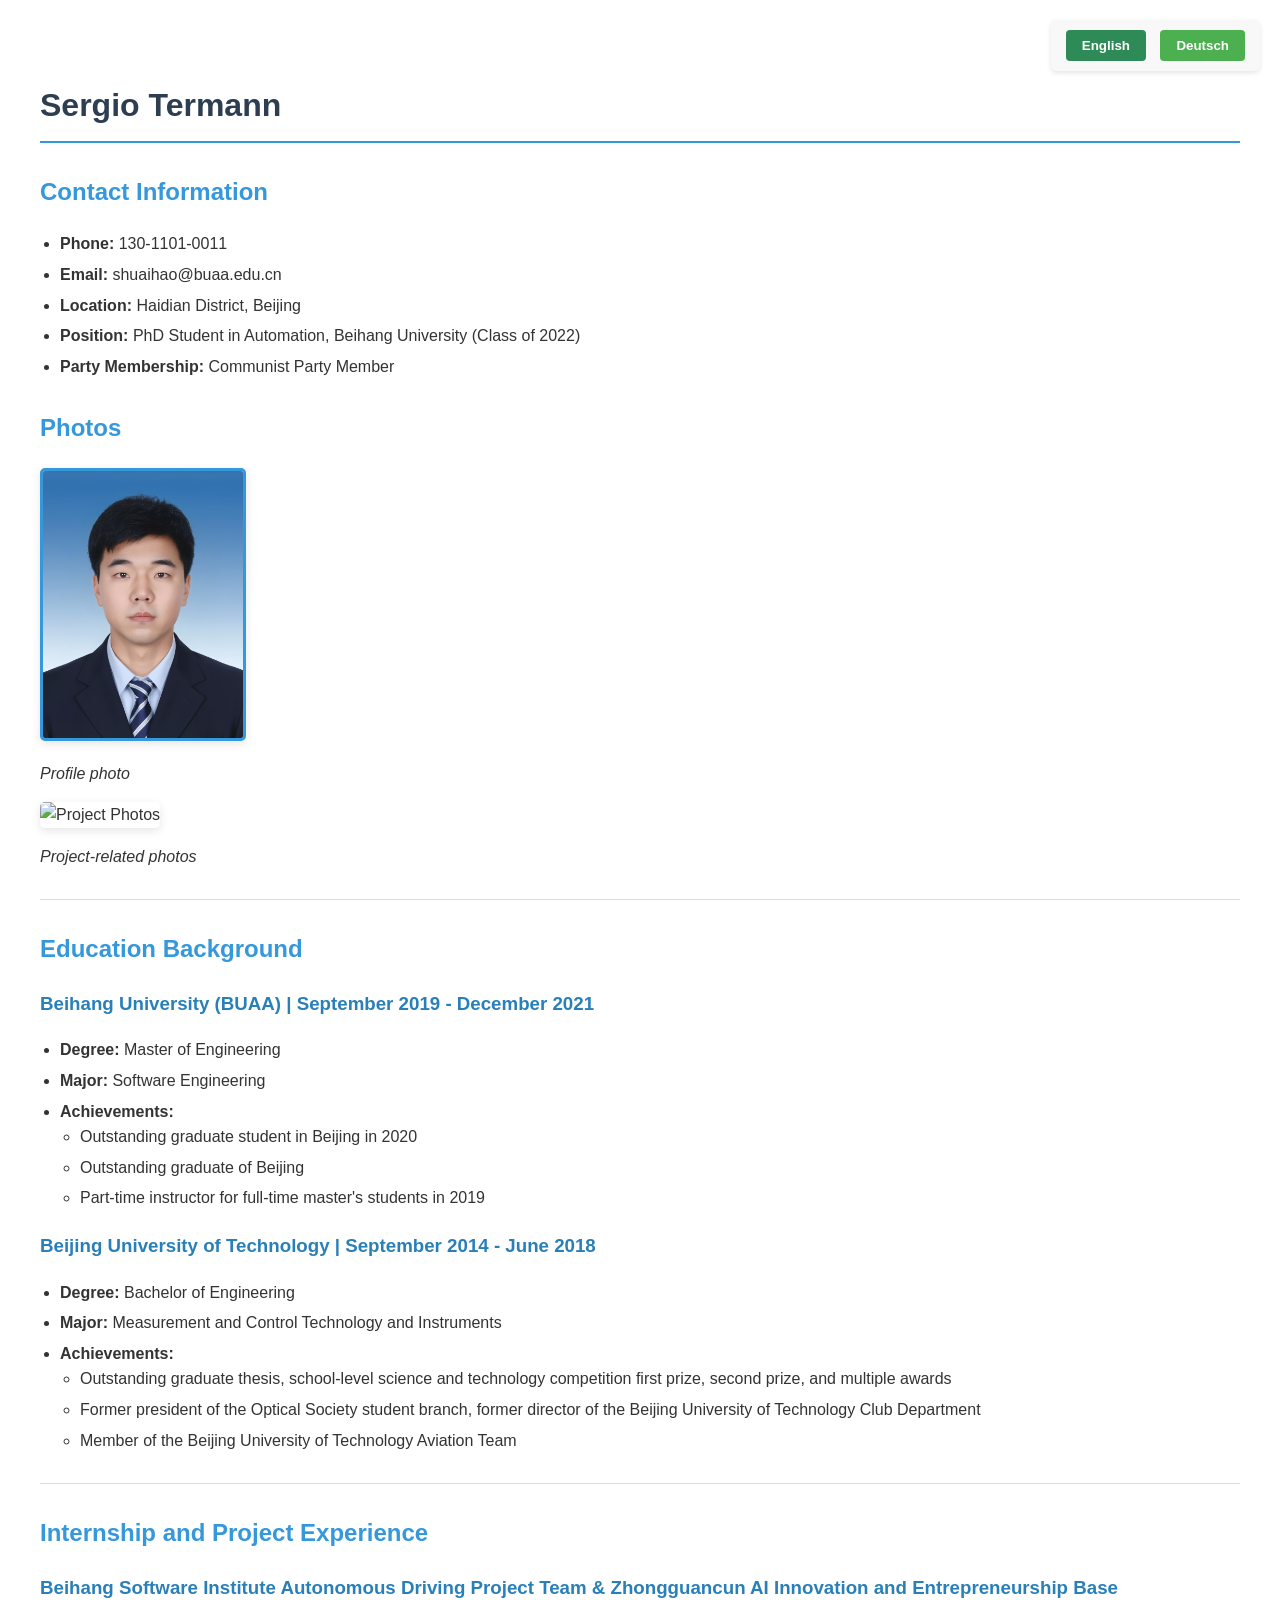
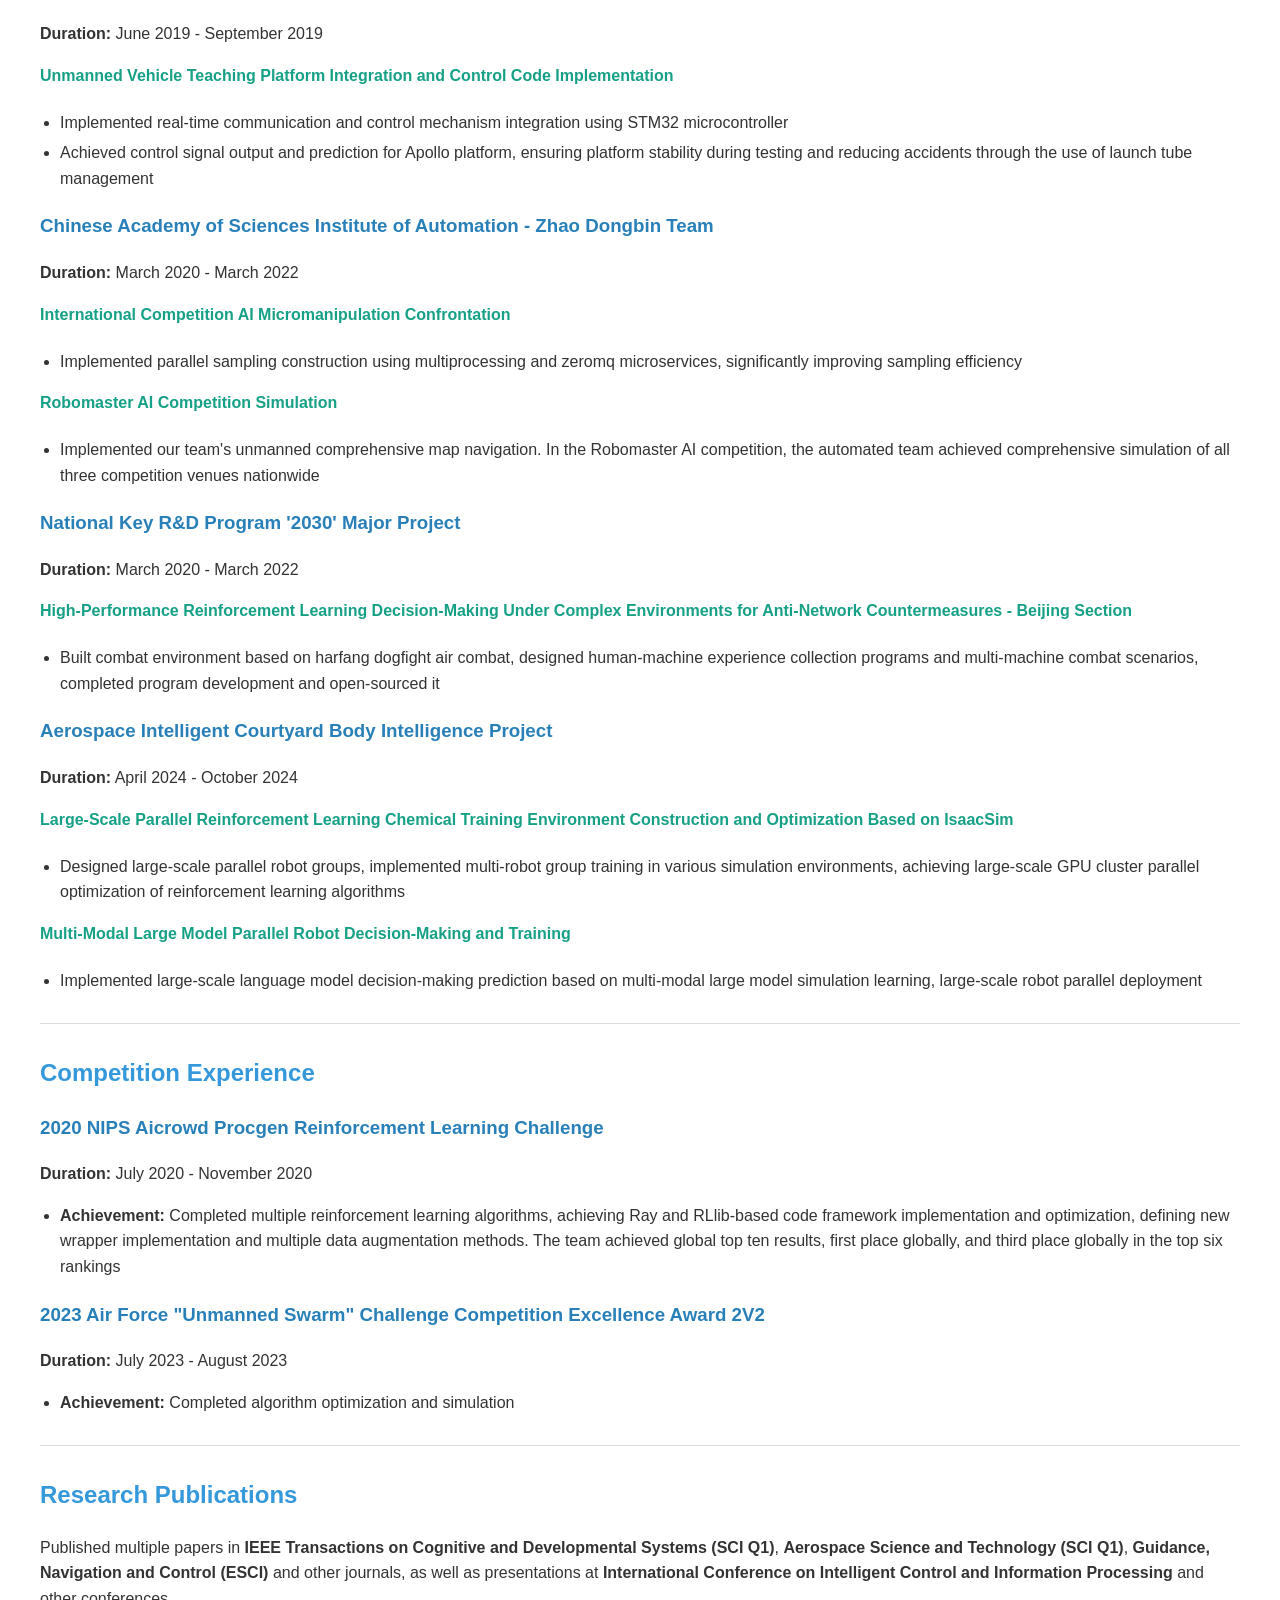
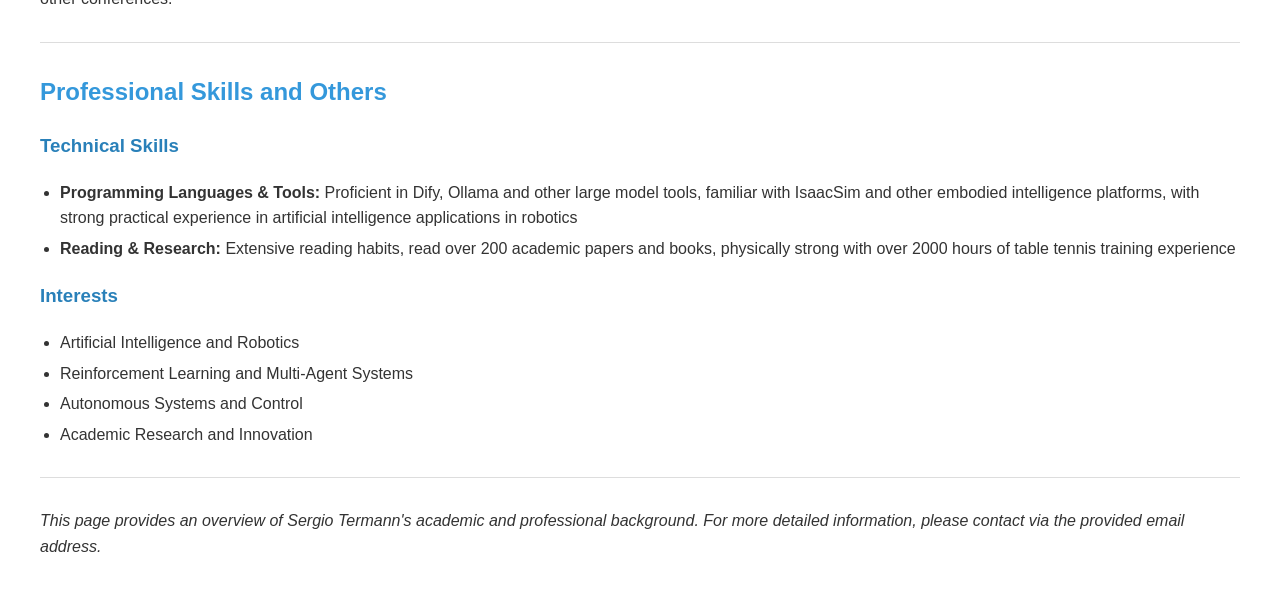
==== index.html @ 31dc8ee0 "111" ====
<!DOCTYPE html>
<html lang="en">
<head>
    <meta charset="UTF-8">
    <meta name="viewport" content="width=device-width, initial-scale=1.0">
    <title>Sergio Termann - Portfolio</title>
    <link rel="stylesheet" href="styles.css">
</head>
<body>
    <div class="language-selector">
        <button class="language-btn active" onclick="changeLanguage('en')">English</button>
        <button class="language-btn" onclick="changeLanguage('de')">Deutsch</button>
    </div>
    
    <div class="content">
        <!-- English Content -->
        <div id="content-en" class="content-section active">
            <h1>Sergio Termann</h1>

            <h2>Contact Information</h2>
            <ul>
                <li><strong>Phone:</strong> 130-1101-0011</li>
                <li><strong>Email:</strong> shuaihao@buaa.edu.cn</li>
                <li><strong>Location:</strong> Haidian District, Beijing</li>
                <li><strong>Position:</strong> PhD Student in Automation, Beihang University (Class of 2022)</li>
                <li><strong>Party Membership:</strong> Communist Party Member</li>
            </ul>

            <h2>Photos</h2>
            <img src="./images/profile.jpg" alt="Profile Photo" class="profile-photo">
            <p><em>Profile photo</em></p>

            <img src="./images/project1.jpg" alt="Project Photos">
            <p><em>Project-related photos</em></p>

            <hr>

            <h2>Education Background</h2>

            <h3>Beihang University (BUAA) | September 2019 - December 2021</h3>
            <ul>
                <li><strong>Degree:</strong> Master of Engineering</li>
                <li><strong>Major:</strong> Software Engineering</li>
                <li><strong>Achievements:</strong>
                    <ul>
                        <li>Outstanding graduate student in Beijing in 2020</li>
                        <li>Outstanding graduate of Beijing</li>
                        <li>Part-time instructor for full-time master's students in 2019</li>
                    </ul>
                </li>
            </ul>

            <h3>Beijing University of Technology | September 2014 - June 2018</h3>
            <ul>
                <li><strong>Degree:</strong> Bachelor of Engineering</li>
                <li><strong>Major:</strong> Measurement and Control Technology and Instruments</li>
                <li><strong>Achievements:</strong>
                    <ul>
                        <li>Outstanding graduate thesis, school-level science and technology competition first prize, second prize, and multiple awards</li>
                        <li>Former president of the Optical Society student branch, former director of the Beijing University of Technology Club Department</li>
                        <li>Member of the Beijing University of Technology Aviation Team</li>
                    </ul>
                </li>
            </ul>

            <hr>

            <h2>Internship and Project Experience</h2>

            <h3>Beihang Software Institute Autonomous Driving Project Team & Zhongguancun AI Innovation and Entrepreneurship Base</h3>
            <p><strong>Duration:</strong> June 2019 - September 2019</p>

            <h4>Unmanned Vehicle Teaching Platform Integration and Control Code Implementation</h4>
            <ul>
                <li>Implemented real-time communication and control mechanism integration using STM32 microcontroller</li>
                <li>Achieved control signal output and prediction for Apollo platform, ensuring platform stability during testing and reducing accidents through the use of launch tube management</li>
            </ul>

            <h3>Chinese Academy of Sciences Institute of Automation - Zhao Dongbin Team</h3>
            <p><strong>Duration:</strong> March 2020 - March 2022</p>

            <h4>International Competition AI Micromanipulation Confrontation</h4>
            <ul>
                <li>Implemented parallel sampling construction using multiprocessing and zeromq microservices, significantly improving sampling efficiency</li>
            </ul>

            <h4>Robomaster AI Competition Simulation</h4>
            <ul>
                <li>Implemented our team's unmanned comprehensive map navigation. In the Robomaster AI competition, the automated team achieved comprehensive simulation of all three competition venues nationwide</li>
            </ul>

            <h3>National Key R&D Program '2030' Major Project</h3>
            <p><strong>Duration:</strong> March 2020 - March 2022</p>

            <h4>High-Performance Reinforcement Learning Decision-Making Under Complex Environments for Anti-Network Countermeasures - Beijing Section</h4>
            <ul>
                <li>Built combat environment based on harfang dogfight air combat, designed human-machine experience collection programs and multi-machine combat scenarios, completed program development and open-sourced it</li>
            </ul>

            <h3>Aerospace Intelligent Courtyard Body Intelligence Project</h3>
            <p><strong>Duration:</strong> April 2024 - October 2024</p>

            <h4>Large-Scale Parallel Reinforcement Learning Chemical Training Environment Construction and Optimization Based on IsaacSim</h4>
            <ul>
                <li>Designed large-scale parallel robot groups, implemented multi-robot group training in various simulation environments, achieving large-scale GPU cluster parallel optimization of reinforcement learning algorithms</li>
            </ul>

            <h4>Multi-Modal Large Model Parallel Robot Decision-Making and Training</h4>
            <ul>
                <li>Implemented large-scale language model decision-making prediction based on multi-modal large model simulation learning, large-scale robot parallel deployment</li>
            </ul>

            <hr>

            <h2>Competition Experience</h2>

            <h3>2020 NIPS Aicrowd Procgen Reinforcement Learning Challenge</h3>
            <p><strong>Duration:</strong> July 2020 - November 2020</p>
            <ul>
                <li><strong>Achievement:</strong> Completed multiple reinforcement learning algorithms, achieving Ray and RLlib-based code framework implementation and optimization, defining new wrapper implementation and multiple data augmentation methods. The team achieved global top ten results, first place globally, and third place globally in the top six rankings</li>
            </ul>

            <h3>2023 Air Force "Unmanned Swarm" Challenge Competition Excellence Award 2V2</h3>
            <p><strong>Duration:</strong> July 2023 - August 2023</p>
            <ul>
                <li><strong>Achievement:</strong> Completed algorithm optimization and simulation</li>
            </ul>

            <hr>

            <h2>Research Publications</h2>

            <p>Published multiple papers in <strong>IEEE Transactions on Cognitive and Developmental Systems (SCI Q1)</strong>, <strong>Aerospace Science and Technology (SCI Q1)</strong>, <strong>Guidance, Navigation and Control (ESCI)</strong> and other journals, as well as presentations at <strong>International Conference on Intelligent Control and Information Processing</strong> and other conferences.</p>

            <hr>

            <h2>Professional Skills and Others</h2>

            <h3>Technical Skills</h3>
            <ul>
                <li><strong>Programming Languages & Tools:</strong> Proficient in Dify, Ollama and other large model tools, familiar with IsaacSim and other embodied intelligence platforms, with strong practical experience in artificial intelligence applications in robotics</li>
                <li><strong>Reading & Research:</strong> Extensive reading habits, read over 200 academic papers and books, physically strong with over 2000 hours of table tennis training experience</li>
            </ul>

            <h3>Interests</h3>
            <ul>
                <li>Artificial Intelligence and Robotics</li>
                <li>Reinforcement Learning and Multi-Agent Systems</li>
                <li>Autonomous Systems and Control</li>
                <li>Academic Research and Innovation</li>
            </ul>

            <hr>

            <p><em>This page provides an overview of Sergio Termann's academic and professional background. For more detailed information, please contact via the provided email address.</em></p>
        </div>
        
        <!-- German Content -->
        <div id="content-de" class="content-section">
            <h1>Sergio Termann</h1>

            <h2>Kontaktinformationen</h2>
            <ul>
                <li><strong>Telefon:</strong> 130-1101-0011</li>
                <li><strong>E-Mail:</strong> shuaihao@buaa.edu.cn</li>
                <li><strong>Standort:</strong> Haidian Bezirk, Peking</li>
                <li><strong>Position:</strong> Doktorand in Automatisierung, Beihang Universität (Jahrgang 2022)</li>
                <li><strong>Parteimitgliedschaft:</strong> Mitglied der Kommunistischen Partei</li>
            </ul>

            <h2>Fotos</h2>
            <img src="./images/profile.jpg" alt="Profilfoto" class="profile-photo">
            <p><em>Profilfoto</em></p>

            <img src="./images/project1.jpg" alt="Projektfotos">
            <p><em>Projektbezogene Fotos</em></p>

            <hr>

            <h2>Bildungshintergrund</h2>

            <h3>Beihang Universität (BUAA) | September 2019 - Dezember 2021</h3>
            <ul>
                <li><strong>Abschluss:</strong> Master of Engineering</li>
                <li><strong>Hauptfach:</strong> Softwaretechnik</li>
                <li><strong>Erfolge:</strong>
                    <ul>
                        <li>Herausragender Absolvent in Peking im Jahr 2020</li>
                        <li>Herausragender Absolvent von Peking</li>
                        <li>Teilzeit-Dozent für Vollzeit-Masterstudenten im Jahr 2019</li>
                    </ul>
                </li>
            </ul>

            <h3>Technische Universität Peking | September 2014 - Juni 2018</h3>
            <ul>
                <li><strong>Abschluss:</strong> Bachelor of Engineering</li>
                <li><strong>Hauptfach:</strong> Mess- und Regelungstechnik und Instrumente</li>
                <li><strong>Erfolge:</strong>
                    <ul>
                        <li>Herausragende Abschlussarbeit, schulweiter Wissenschafts- und Technologiewettbewerb erster Preis, zweiter Preis und mehrere Auszeichnungen</li>
                        <li>Ehemaliger Präsident der Optical Society Studentenzweigstelle, ehemaliger Direktor der Abteilung für Clubs der Technischen Universität Peking</li>
                        <li>Mitglied des Luftfahrtteams der Technischen Universität Peking</li>
                    </ul>
                </li>
            </ul>

            <hr>

            <h2>Praktikums- und Projekterfahrung</h2>

            <h3>Beihang Software Institut Autonomes Fahren Projektteam & Zhongguancun KI-Innovations- und Gründerbasis</h3>
            <p><strong>Zeitraum:</strong> Juni 2019 - September 2019</p>

            <h4>Integration der unbemannten Fahrzeug-Lehrplattform und Implementierung des Steuerungscodes</h4>
            <ul>
                <li>Implementierung der Integration von Echtzeit-Kommunikations- und Steuerungsmechanismen mit STM32-Mikrocontroller</li>
                <li>Erreichte Steuerungssignalausgabe und -vorhersage für die Apollo-Plattform, Gewährleistung der Plattformstabilität während des Tests und Reduzierung von Unfällen durch den Einsatz von Startröhrenmanagement</li>
            </ul>

            <h3>Chinesische Akademie der Wissenschaften Institut für Automatisierung - Team Zhao Dongbin</h3>
            <p><strong>Zeitraum:</strong> März 2020 - März 2022</p>

            <h4>Internationaler Wettbewerb KI-Mikromanipulation Konfrontation</h4>
            <ul>
                <li>Implementierung paralleler Stichprobenkonstruktion mit Multiprocessing und Zeromq-Mikrodiensten, deutliche Verbesserung der Stichprobeneffizienz</li>
            </ul>

            <h4>Robomaster KI-Wettbewerb Simulation</h4>
            <ul>
                <li>Implementierung der umfassenden Kartennavigation unseres Teams. Im Robomaster KI-Wettbewerb erreichte das automatisierte Team eine umfassende Simulation aller drei Wettkampfstätten landesweit</li>
            </ul>

            <h3>Nationales Schlüssel-F&E-Programm '2030' Großprojekt</h3>
            <p><strong>Zeitraum:</strong> März 2020 - März 2022</p>

            <h4>Hochleistungs-Reinforcement-Learning-Entscheidungsfindung unter komplexen Umgebungen für Anti-Netzwerk-Gegenmaßnahmen - Peking-Sektion</h4>
            <ul>
                <li>Aufbau einer Kampfumgebung basierend auf Harfang-Dogfight-Luftkampf, Entwicklung von Programmen zur Erfassung von Mensch-Maschine-Erfahrungen und Multi-Maschinen-Kampfszenarien, Abschluss der Programmentwicklung und Open-Source-Veröffentlichung</li>
            </ul>

            <h3>Luft- und Raumfahrt Intelligentes Hofprojekt für Körperintelligenz</h3>
            <p><strong>Zeitraum:</strong> April 2024 - Oktober 2024</p>

            <h4>Großskalige parallele Reinforcement-Learning-Chemische Trainingsumgebungskonstruktion und -optimierung basierend auf IsaacSim</h4>
            <ul>
                <li>Entwurf großskaliger paralleler Robotergruppen, Implementierung von Multi-Roboter-Gruppentraining in verschiedenen Simulationsumgebungen, Erreichen großskaliger GPU-Cluster-Paralleloptimierung von Reinforcement-Learning-Algorithmen</li>
            </ul>

            <h4>Multi-Modale Großmodell-Parallele Roboter-Entscheidungsfindung und -Training</h4>
            <ul>
                <li>Implementierung von großskaligen Sprachmodell-Entscheidungsvorhersagen basierend auf multimodalem Großmodell-Simulationslernen, großskalige parallele Roboterbereitstellung</li>
            </ul>

            <hr>

            <h2>Wettbewerbserfahrung</h2>

            <h3>2020 NIPS Aicrowd Procgen Reinforcement Learning Challenge</h3>
            <p><strong>Zeitraum:</strong> Juli 2020 - November 2020</p>
            <ul>
                <li><strong>Erfolg:</strong> Abschluss mehrerer Reinforcement-Learning-Algorithmen, Erreichen von Ray- und RLlib-basierter Code-Framework-Implementierung und -Optimierung, Definition neuer Wrapper-Implementierung und mehrerer Datenaugmentierungsmethoden. Das Team erreichte globale Top-Ten-Ergebnisse, den ersten Platz weltweit und den dritten Platz weltweit in den Top-Sechs-Rankings</li>
            </ul>

            <h3>2023 Luftwaffe "Unbemannte Schwarm" Challenge-Wettbewerb Exzellenzpreis 2V2</h3>
            <p><strong>Zeitraum:</strong> Juli 2023 - August 2023</p>
            <ul>
                <li><strong>Erfolg:</strong> Abschluss der Algorithmusoptimierung und -simulation</li>
            </ul>

            <hr>

            <h2>Forschungspublikationen</h2>

            <p>Veröffentlichung mehrerer Artikel in <strong>IEEE Transactions on Cognitive and Developmental Systems (SCI Q1)</strong>, <strong>Aerospace Science and Technology (SCI Q1)</strong>, <strong>Guidance, Navigation and Control (ESCI)</strong> und anderen Zeitschriften, sowie Präsentationen bei der <strong>International Conference on Intelligent Control and Information Processing</strong> und anderen Konferenzen.</p>

            <hr>

            <h2>Berufliche Fähigkeiten und Sonstiges</h2>

            <h3>Technische Fähigkeiten</h3>
            <ul>
                <li><strong>Programmiersprachen & Tools:</strong> Kenntnisse in Dify, Ollama und anderen großen Modellwerkzeugen, vertraut mit IsaacSim und anderen verkörperten Intelligenzplattformen, mit starker praktischer Erfahrung in Anwendungen künstlicher Intelligenz in der Robotik</li>
                <li><strong>Lesen & Forschung:</strong> Umfangreiche Lesegewohnheiten, über 200 akademische Artikel und Bücher gelesen, körperlich stark mit über 2000 Stunden Tischtennistrainingserfahrung</li>
            </ul>

            <h3>Interessen</h3>
            <ul>
                <li>Künstliche Intelligenz und Robotik</li>
                <li>Reinforcement Learning und Multi-Agenten-Systeme</li>
                <li>Autonome Systeme und Steuerung</li>
                <li>Akademische Forschung und Innovation</li>
            </ul>

            <hr>

            <p><em>Diese Seite bietet einen Überblick über den akademischen und beruflichen Hintergrund von Sergio Termann. Für detailliertere Informationen kontaktieren Sie bitte über die angegebene E-Mail-Adresse.</em></p>
        </div>
    </div>
    
    <script>
        function changeLanguage(lang) {
            // Hide all content sections
            document.querySelectorAll('.content-section').forEach(section => {
                section.classList.remove('active');
            });
            
            // Show selected language content
            document.getElementById('content-' + lang).classList.add('active');
            
            // Update active button
            document.querySelectorAll('.language-btn').forEach(btn => {
                btn.classList.remove('active');
            });
            
            // Find the button that was clicked and add active class
            document.querySelectorAll('.language-btn').forEach(btn => {
                if (btn.getAttribute('onclick').includes(lang)) {
                    btn.classList.add('active');
                }
            });
        }
    </script>
</body>
</html>
---- styles.css ----
/* Main Styles for Sergio Termann Portfolio */
body {
    font-family: Arial, sans-serif;
    line-height: 1.6;
    margin: 0;
    padding: 0;
    color: #333;
    max-width: 1200px;
    margin: 0 auto;
    padding: 20px;
}

/* Language Selector Styles */
.language-selector {
    position: fixed;
    top: 20px;
    right: 20px;
    background-color: #f8f8f8;
    padding: 10px;
    border-radius: 5px;
    box-shadow: 0 2px 5px rgba(0,0,0,0.1);
    z-index: 1000;
}

.language-btn {
    background-color: #4CAF50;
    color: white;
    border: none;
    padding: 8px 16px;
    margin: 0 5px;
    border-radius: 4px;
    cursor: pointer;
    font-weight: bold;
    transition: background-color 0.3s ease;
}

.language-btn:hover {
    background-color: #45a049;
}

.language-btn.active {
    background-color: #2E8B57;
}

/* Content Styles */
.content {
    margin-top: 60px;
}

.content-section {
    display: none;
    animation: fadeIn 0.5s ease;
}

@keyframes fadeIn {
    from { opacity: 0; }
    to { opacity: 1; }
}

.content-section.active {
    display: block;
}

/* Typography */
h1 {
    color: #2c3e50;
    border-bottom: 2px solid #3498db;
    padding-bottom: 10px;
}

h2 {
    color: #3498db;
    margin-top: 30px;
}

h3 {
    color: #2980b9;
    margin-top: 20px;
}

h4 {
    color: #16a085;
    margin-top: 15px;
}

/* Images */
img {
    max-width: 100%;
    height: auto;
    border-radius: 5px;
    box-shadow: 0 3px 10px rgba(0,0,0,0.1);
    transition: transform 0.3s ease;
}

img:hover {
    transform: scale(1.02);
}

.profile-photo {
    max-width: 200px;
    display: block;
    margin: 20px 0;
    border: 3px solid #3498db;
}

/* Dividers */
hr {
    border: 0;
    height: 1px;
    background: #ddd;
    margin: 30px 0;
}

/* Lists */
ul {
    padding-left: 20px;
}

li {
    margin-bottom: 5px;
}

/* Responsive Design */
@media (max-width: 768px) {
    body {
        padding: 15px;
    }
    
    .language-selector {
        position: static;
        margin-bottom: 20px;
        text-align: center;
    }
    
    .content {
        margin-top: 20px;
    }
    
    .profile-photo {
        margin: 20px auto;
    }
}

/* Print Styles */
@media print {
    .language-selector {
        display: none;
    }
    
    body {
        font-size: 12pt;
    }
    
    .content-section {
        display: block;
    }
    
    a {
        text-decoration: none;
        color: #000;
    }
}
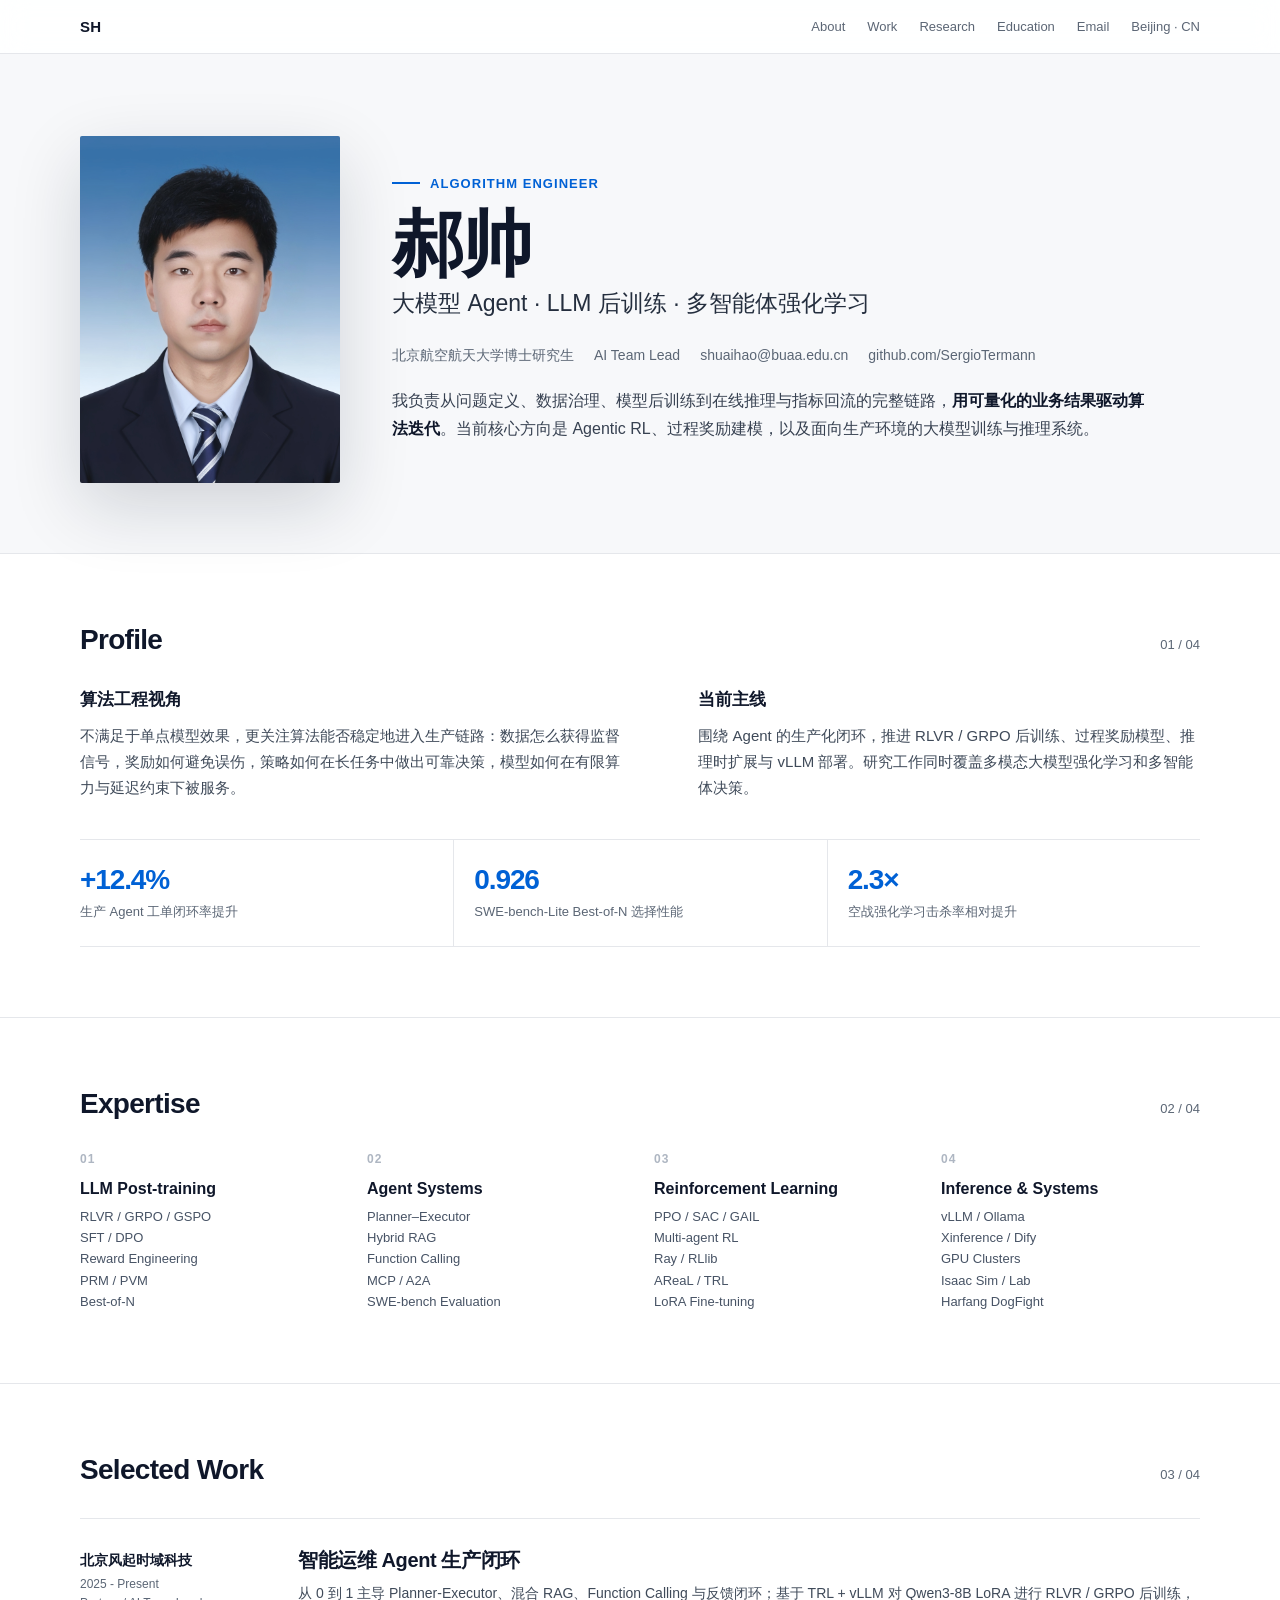
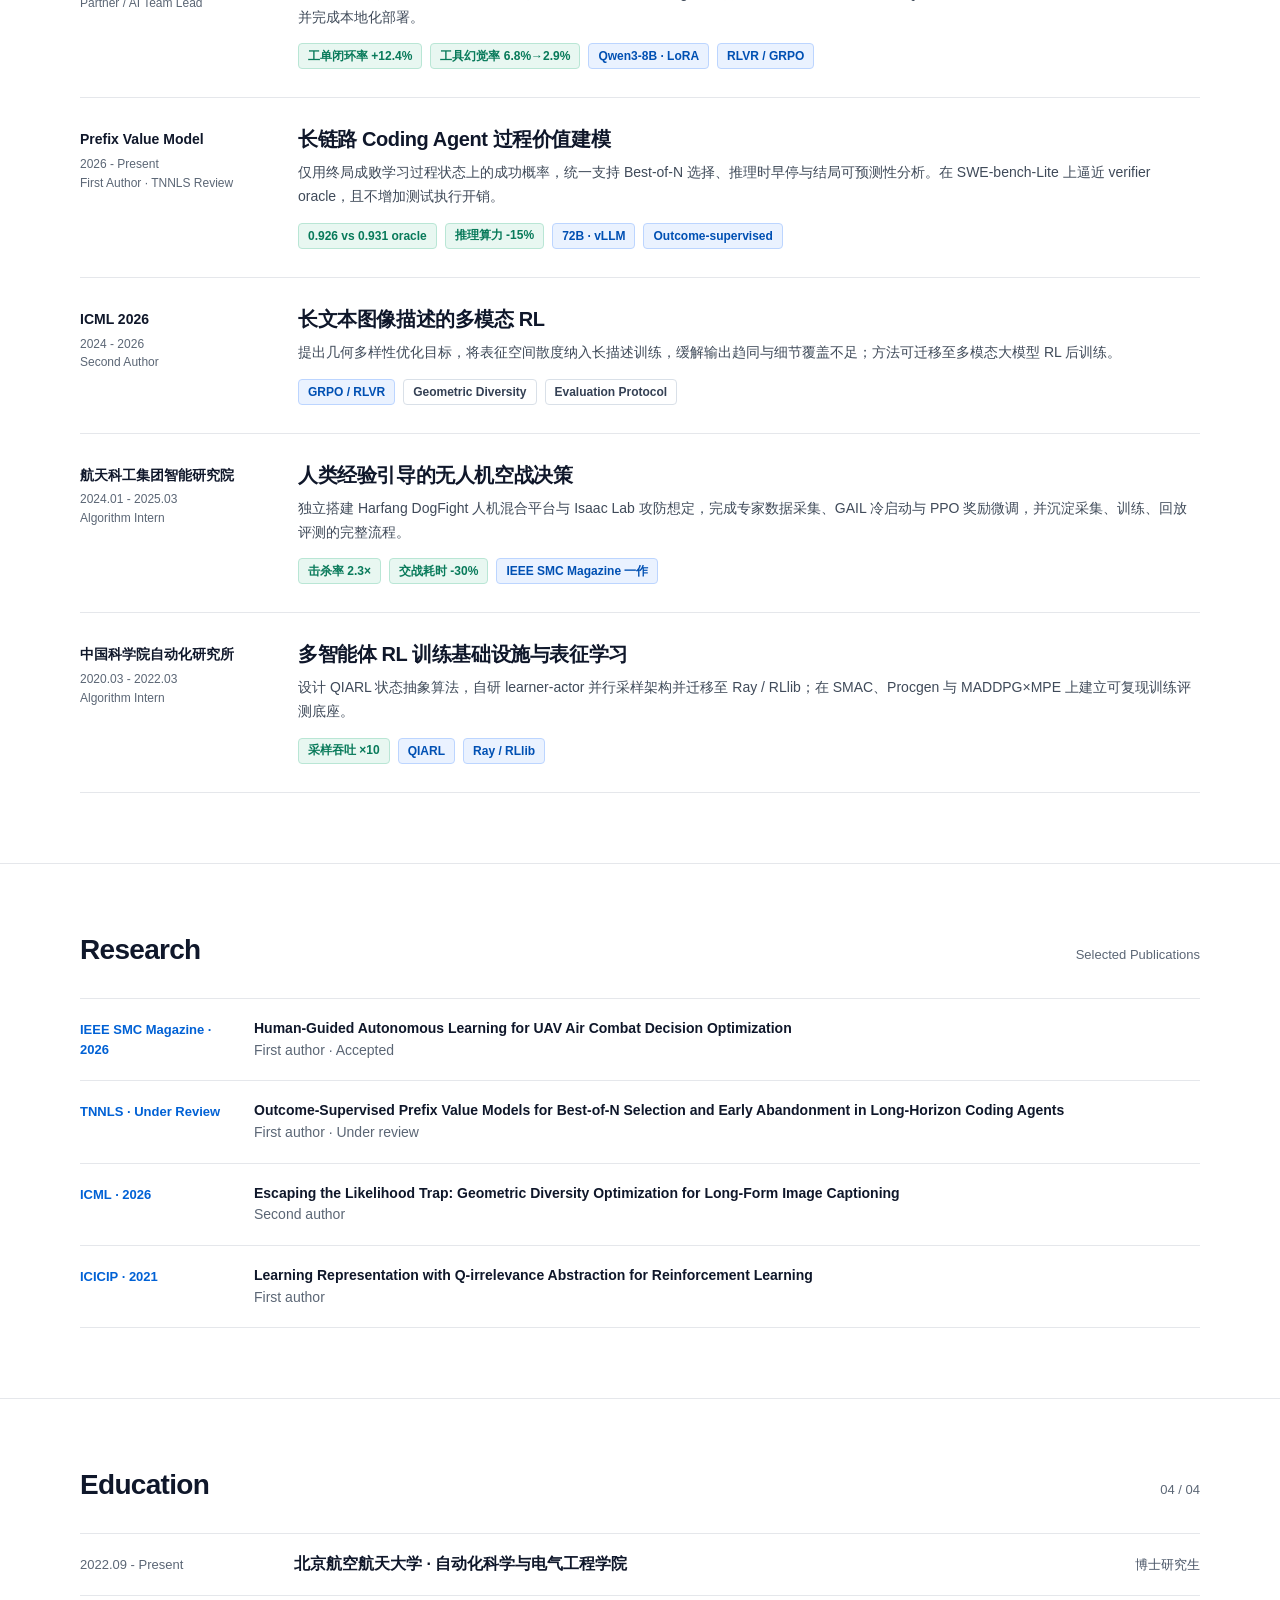
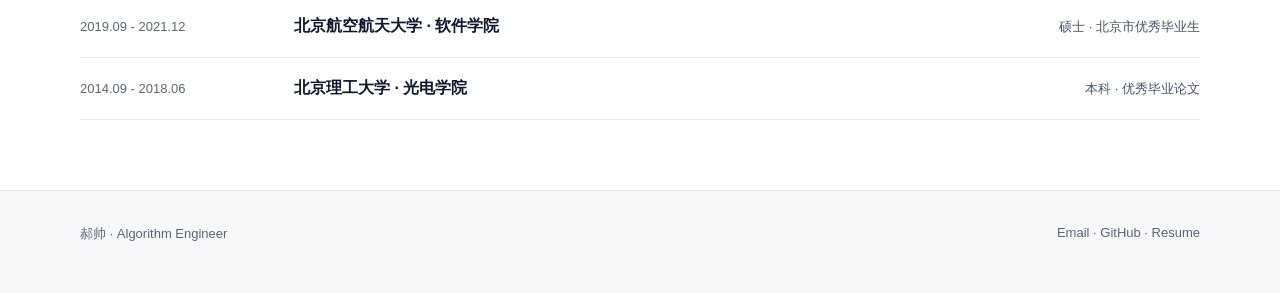
==== commit f8329497: "Add premium personal homepage and sharpen positioning" ====
--- a/index.html
+++ b/index.html
@@ -1,325 +1,780 @@
-<!DOCTYPE html>
-<html lang="en">
+<!doctype html>
+<html lang="zh-CN">
 <head>
-    <meta charset="UTF-8">
-    <meta name="viewport" content="width=device-width, initial-scale=1.0">
-    <title>Sergio Termann - Portfolio</title>
-    <link rel="stylesheet" href="styles.css">
+  <meta charset="utf-8">
+  <meta name="viewport" content="width=device-width, initial-scale=1">
+  <title>郝帅 · Algorithm Engineer</title>
+  <meta name="description" content="郝帅的个人主页：大模型 Agent、LLM 后训练与多智能体强化学习。">
+  <style>
+    :root {
+      --ink: #0f172a;
+      --muted: #5b6675;
+      --line: #e5e7eb;
+      --paper: #ffffff;
+      --canvas: #f7f8fa;
+      --accent: #0061d5;
+      --accent-soft: #eaf2ff;
+      --signal: #0b8f6a;
+      --signal-soft: #e8f7f1;
+    }
+
+    * {
+      box-sizing: border-box;
+    }
+
+    html {
+      scroll-behavior: smooth;
+    }
+
+    body {
+      margin: 0;
+      background: var(--canvas);
+      color: var(--ink);
+      font-family: "SF Pro Display", "PingFang SC", "Microsoft YaHei", -apple-system, BlinkMacSystemFont, "Segoe UI", sans-serif;
+      -webkit-font-smoothing: antialiased;
+      text-rendering: optimizeLegibility;
+    }
+
+    a {
+      color: inherit;
+      text-decoration: none;
+    }
+
+    .shell {
+      width: min(1120px, calc(100% - 40px));
+      margin: 0 auto;
+    }
+
+    .topbar {
+      position: sticky;
+      top: 0;
+      z-index: 10;
+      height: 54px;
+      border-bottom: 1px solid var(--line);
+      background: rgba(255, 255, 255, 0.88);
+      backdrop-filter: blur(14px);
+    }
+
+    .topbar-inner {
+      display: flex;
+      align-items: center;
+      justify-content: space-between;
+      height: 100%;
+    }
+
+    .brand {
+      font-weight: 750;
+      letter-spacing: 0.02em;
+      font-size: 15px;
+    }
+
+    .topbar-links {
+      display: flex;
+      gap: 22px;
+      align-items: center;
+      color: var(--muted);
+      font-size: 13px;
+      white-space: nowrap;
+    }
+
+    .topbar-links a:hover {
+      color: var(--ink);
+    }
+
+    .hero {
+      padding: 82px 0 70px;
+      display: grid;
+      grid-template-columns: 260px 1fr;
+      gap: 52px;
+      align-items: center;
+    }
+
+    .portrait-frame {
+      width: 260px;
+      aspect-ratio: 3 / 4;
+      overflow: hidden;
+      border-radius: 2px;
+      background: #dbe1e8;
+      box-shadow: 0 24px 70px rgba(15, 23, 42, 0.16);
+    }
+
+    .portrait-frame img {
+      width: 100%;
+      height: 100%;
+      object-fit: cover;
+      display: block;
+      filter: saturate(0.88) contrast(1.02);
+    }
+
+    .eyebrow {
+      display: flex;
+      align-items: center;
+      gap: 10px;
+      color: var(--accent);
+      font-size: 13px;
+      font-weight: 750;
+      letter-spacing: 0.08em;
+      text-transform: uppercase;
+    }
+
+    .eyebrow::before {
+      content: "";
+      width: 28px;
+      height: 2px;
+      background: var(--accent);
+    }
+
+    h1 {
+      margin: 18px 0 8px;
+      font-size: clamp(42px, 6vw, 72px);
+      line-height: 0.98;
+      letter-spacing: -0.045em;
+      font-weight: 800;
+    }
+
+    .hero-role {
+      margin: 0;
+      color: #242e3e;
+      font-size: clamp(18px, 2vw, 23px);
+      line-height: 1.45;
+      font-weight: 500;
+    }
+
+    .hero-meta {
+      display: flex;
+      flex-wrap: wrap;
+      gap: 10px 20px;
+      margin-top: 26px;
+      color: var(--muted);
+      font-size: 14px;
+    }
+
+    .hero-meta a:hover {
+      color: var(--accent);
+    }
+
+    .lede {
+      margin: 22px 0 0;
+      max-width: 760px;
+      color: #374151;
+      font-size: 16px;
+      line-height: 1.75;
+    }
+
+    .lede strong {
+      color: var(--ink);
+      font-weight: 650;
+    }
+
+    .section {
+      padding: 70px 0;
+      border-top: 1px solid var(--line);
+      background: var(--paper);
+    }
+
+    .section-head {
+      display: flex;
+      align-items: baseline;
+      justify-content: space-between;
+      gap: 20px;
+      margin-bottom: 32px;
+    }
+
+    .section-title {
+      margin: 0;
+      font-size: 28px;
+      font-weight: 760;
+      letter-spacing: -0.025em;
+    }
+
+    .section-kicker {
+      color: var(--muted);
+      font-size: 13px;
+      white-space: nowrap;
+    }
+
+    .intro-grid {
+      display: grid;
+      grid-template-columns: 1.05fr 0.95fr;
+      gap: 64px;
+    }
+
+    .intro-title {
+      margin: 0 0 12px;
+      font-size: 17px;
+      font-weight: 700;
+    }
+
+    .intro-copy {
+      margin: 0;
+      color: #3f4a59;
+      font-size: 15px;
+      line-height: 1.75;
+    }
+
+    .metric-strip {
+      display: grid;
+      grid-template-columns: repeat(3, 1fr);
+      border-top: 1px solid var(--line);
+      border-bottom: 1px solid var(--line);
+    }
+
+    .metric-cell {
+      padding: 24px 20px 24px 0;
+      border-left: 1px solid var(--line);
+      padding-left: 20px;
+    }
+
+    .metric-cell:first-child {
+      border-left: 0;
+      padding-left: 0;
+    }
+
+    .metric-value {
+      font-size: 28px;
+      font-weight: 780;
+      letter-spacing: -0.04em;
+      color: var(--accent);
+    }
+
+    .metric-label {
+      margin-top: 7px;
+      color: var(--muted);
+      font-size: 13px;
+      line-height: 1.4;
+    }
+
+    .expertise-grid {
+      display: grid;
+      grid-template-columns: repeat(4, 1fr);
+      gap: 28px;
+    }
+
+    .expertise-item {
+      min-width: 0;
+    }
+
+    .expertise-index {
+      display: block;
+      color: #aeb6c2;
+      font-size: 12px;
+      font-weight: 700;
+      letter-spacing: 0.08em;
+      margin-bottom: 14px;
+    }
+
+    .expertise-title {
+      margin: 0 0 8px;
+      font-size: 16px;
+      font-weight: 720;
+    }
+
+    .expertise-list {
+      margin: 0;
+      padding: 0;
+      list-style: none;
+      color: #475365;
+      font-size: 13px;
+      line-height: 1.65;
+    }
+
+    .work-list {
+      border-top: 1px solid var(--line);
+    }
+
+    .work-item {
+      display: grid;
+      grid-template-columns: 190px 1fr;
+      gap: 28px;
+      padding: 28px 0;
+      border-bottom: 1px solid var(--line);
+    }
+
+    .work-org {
+      color: var(--muted);
+      font-size: 12px;
+      line-height: 1.55;
+      padding-top: 3px;
+    }
+
+    .work-org strong {
+      display: block;
+      color: var(--ink);
+      font-size: 14px;
+      margin-bottom: 4px;
+    }
+
+    .work-body h3 {
+      margin: 0 0 8px;
+      font-size: 20px;
+      font-weight: 750;
+      letter-spacing: -0.02em;
+    }
+
+    .work-summary {
+      margin: 0;
+      color: #3f4a59;
+      font-size: 14px;
+      line-height: 1.7;
+    }
+
+    .tag-row {
+      display: flex;
+      flex-wrap: wrap;
+      gap: 8px;
+      margin-top: 14px;
+    }
+
+    .tag {
+      display: inline-flex;
+      align-items: center;
+      min-height: 26px;
+      padding: 0 9px;
+      border: 1px solid #d9e0e8;
+      border-radius: 4px;
+      color: #344054;
+      background: #fff;
+      font-size: 12px;
+      font-weight: 600;
+    }
+
+    .tag.accent {
+      border-color: #bcd5ff;
+      color: #0050b3;
+      background: var(--accent-soft);
+    }
+
+    .tag.signal {
+      border-color: #b9e6d5;
+      color: #087a5a;
+      background: var(--signal-soft);
+    }
+
+    .paper-list {
+      margin: 0;
+      padding: 0;
+      list-style: none;
+      border-top: 1px solid var(--line);
+    }
+
+    .paper-item {
+      display: grid;
+      grid-template-columns: 150px 1fr;
+      gap: 24px;
+      padding: 19px 0;
+      border-bottom: 1px solid var(--line);
+      font-size: 14px;
+      line-height: 1.55;
+    }
+
+    .paper-venue {
+      color: var(--accent);
+      font-weight: 650;
+      font-size: 13px;
+      padding-top: 2px;
+    }
+
+    .paper-title {
+      font-weight: 650;
+    }
+
+    .paper-detail {
+      color: var(--muted);
+    }
+
+    .education-list {
+      margin: 0;
+      padding: 0;
+      list-style: none;
+      border-top: 1px solid var(--line);
+    }
+
+    .education-item {
+      display: grid;
+      grid-template-columns: 190px 1fr 180px;
+      gap: 24px;
+      padding: 20px 0;
+      border-bottom: 1px solid var(--line);
+      align-items: baseline;
+    }
+
+    .education-period {
+      color: var(--muted);
+      font-size: 13px;
+    }
+
+    .education-school {
+      font-weight: 700;
+      font-size: 16px;
+    }
+
+    .education-detail {
+      color: #475365;
+      font-size: 13px;
+      line-height: 1.5;
+      text-align: right;
+    }
+
+    .footer {
+      padding: 34px 0 50px;
+      color: var(--muted);
+      font-size: 13px;
+      border-top: 1px solid var(--line);
+      background: var(--canvas);
+    }
+
+    .footer-inner {
+      display: flex;
+      justify-content: space-between;
+      gap: 20px;
+      flex-wrap: wrap;
+    }
+
+    .footer a:hover {
+      color: var(--ink);
+    }
+
+    @media (max-width: 860px) {
+      .shell {
+        width: min(100% - 28px, 720px);
+      }
+
+      .topbar-links span {
+        display: none;
+      }
+
+      .hero {
+        grid-template-columns: 1fr;
+        gap: 28px;
+        padding: 54px 0 48px;
+      }
+
+      .portrait-frame {
+        width: 190px;
+      }
+
+      .intro-grid,
+      .expertise-grid {
+        grid-template-columns: 1fr;
+        gap: 28px;
+      }
+
+      .metric-strip {
+        grid-template-columns: 1fr;
+      }
+
+      .metric-cell,
+      .metric-cell:first-child {
+        border-left: 0;
+        border-top: 1px solid var(--line);
+        padding: 18px 0;
+      }
+
+      .metric-cell:first-child {
+        border-top: 0;
+      }
+
+      .work-item,
+      .paper-item,
+      .education-item {
+        grid-template-columns: 1fr;
+        gap: 8px;
+      }
+
+      .education-detail {
+        text-align: left;
+      }
+
+      .section-head {
+        align-items: flex-start;
+        flex-direction: column;
+        gap: 8px;
+      }
+    }
+  </style>
 </head>
 <body>
-    <div class="language-selector">
-        <button class="language-btn active" onclick="changeLanguage('en')">English</button>
-        <button class="language-btn" onclick="changeLanguage('de')">Deutsch</button>
+  <header class="topbar">
+    <div class="shell topbar-inner">
+      <div class="brand">SH</div>
+      <nav class="topbar-links" aria-label="主导航">
+        <a href="#about">About</a>
+        <a href="#work">Work</a>
+        <a href="#publications">Research</a>
+        <a href="#education">Education</a>
+        <a href="mailto:shuaihao@buaa.edu.cn">Email</a>
+        <span>Beijing · CN</span>
+      </nav>
     </div>
-    
-    <div class="content">
-        <!-- English Content -->
-        <div id="content-en" class="content-section active">
-            <h1>Sergio Termann</h1>
-
-            <h2>Contact Information</h2>
-            <ul>
-                <li><strong>Phone:</strong> 130-1101-0011</li>
-                <li><strong>Email:</strong> shuaihao@buaa.edu.cn</li>
-                <li><strong>Location:</strong> Haidian District, Beijing</li>
-                <li><strong>Position:</strong> PhD Student in Automation, Beihang University (Class of 2022)</li>
-                <li><strong>Party Membership:</strong> Communist Party Member</li>
+  </header>
+
+  <main>
+    <section class="hero shell">
+      <div class="portrait-frame">
+        <img src="./images/profile.jpg" alt="郝帅个人照片">
+      </div>
+      <div>
+        <div class="eyebrow">Algorithm Engineer</div>
+        <h1>郝帅</h1>
+        <p class="hero-role">大模型 Agent · LLM 后训练 · 多智能体强化学习</p>
+        <div class="hero-meta">
+          <span>北京航空航天大学博士研究生</span>
+          <span>AI Team Lead</span>
+          <a href="mailto:shuaihao@buaa.edu.cn">shuaihao@buaa.edu.cn</a>
+          <a href="https://github.com/SergioTermann">github.com/SergioTermann</a>
+        </div>
+        <p class="lede">我负责从问题定义、数据治理、模型后训练到在线推理与指标回流的完整链路，<strong>用可量化的业务结果驱动算法迭代</strong>。当前核心方向是 Agentic RL、过程奖励建模，以及面向生产环境的大模型训练与推理系统。</p>
+      </div>
+    </section>
+
+    <section class="section" id="about">
+      <div class="shell">
+        <div class="section-head">
+          <h2 class="section-title">Profile</h2>
+          <div class="section-kicker">01 / 04</div>
+        </div>
+        <div class="intro-grid">
+          <div>
+            <h3 class="intro-title">算法工程视角</h3>
+            <p class="intro-copy">不满足于单点模型效果，更关注算法能否稳定地进入生产链路：数据怎么获得监督信号，奖励如何避免误伤，策略如何在长任务中做出可靠决策，模型如何在有限算力与延迟约束下被服务。</p>
+          </div>
+          <div>
+            <h3 class="intro-title">当前主线</h3>
+            <p class="intro-copy">围绕 Agent 的生产化闭环，推进 RLVR / GRPO 后训练、过程奖励模型、推理时扩展与 vLLM 部署。研究工作同时覆盖多模态大模型强化学习和多智能体决策。</p>
+          </div>
+        </div>
+        <div class="metric-strip" style="margin-top:38px;">
+          <div class="metric-cell">
+            <div class="metric-value">+12.4%</div>
+            <div class="metric-label">生产 Agent 工单闭环率提升</div>
+          </div>
+          <div class="metric-cell">
+            <div class="metric-value">0.926</div>
+            <div class="metric-label">SWE-bench-Lite Best-of-N 选择性能</div>
+          </div>
+          <div class="metric-cell">
+            <div class="metric-value">2.3×</div>
+            <div class="metric-label">空战强化学习击杀率相对提升</div>
+          </div>
+        </div>
+      </div>
+    </section>
+
+    <section class="section" id="expertise">
+      <div class="shell">
+        <div class="section-head">
+          <h2 class="section-title">Expertise</h2>
+          <div class="section-kicker">02 / 04</div>
+        </div>
+        <div class="expertise-grid">
+          <div class="expertise-item">
+            <span class="expertise-index">01</span>
+            <h3 class="expertise-title">LLM Post-training</h3>
+            <ul class="expertise-list">
+              <li>RLVR / GRPO / GSPO</li>
+              <li>SFT / DPO</li>
+              <li>Reward Engineering</li>
+              <li>PRM / PVM</li>
+              <li>Best-of-N</li>
             </ul>
-
-            <h2>Photos</h2>
-            <img src="./images/profile.jpg" alt="Profile Photo" class="profile-photo">
-            <p><em>Profile photo</em></p>
-
-            <img src="./images/project1.jpg" alt="Project Photos">
-            <p><em>Project-related photos</em></p>
-
-            <hr>
-
-            <h2>Education Background</h2>
-
-            <h3>Beihang University (BUAA) | September 2019 - December 2021</h3>
-            <ul>
-                <li><strong>Degree:</strong> Master of Engineering</li>
-                <li><strong>Major:</strong> Software Engineering</li>
-                <li><strong>Achievements:</strong>
-                    <ul>
-                        <li>Outstanding graduate student in Beijing in 2020</li>
-                        <li>Outstanding graduate of Beijing</li>
-                        <li>Part-time instructor for full-time master's students in 2019</li>
-                    </ul>
-                </li>
+          </div>
+          <div class="expertise-item">
+            <span class="expertise-index">02</span>
+            <h3 class="expertise-title">Agent Systems</h3>
+            <ul class="expertise-list">
+              <li>Planner–Executor</li>
+              <li>Hybrid RAG</li>
+              <li>Function Calling</li>
+              <li>MCP / A2A</li>
+              <li>SWE-bench Evaluation</li>
             </ul>
-
-            <h3>Beijing University of Technology | September 2014 - June 2018</h3>
-            <ul>
-                <li><strong>Degree:</strong> Bachelor of Engineering</li>
-                <li><strong>Major:</strong> Measurement and Control Technology and Instruments</li>
-                <li><strong>Achievements:</strong>
-                    <ul>
-                        <li>Outstanding graduate thesis, school-level science and technology competition first prize, second prize, and multiple awards</li>
-                        <li>Former president of the Optical Society student branch, former director of the Beijing University of Technology Club Department</li>
-                        <li>Member of the Beijing University of Technology Aviation Team</li>
-                    </ul>
-                </li>
+          </div>
+          <div class="expertise-item">
+            <span class="expertise-index">03</span>
+            <h3 class="expertise-title">Reinforcement Learning</h3>
+            <ul class="expertise-list">
+              <li>PPO / SAC / GAIL</li>
+              <li>Multi-agent RL</li>
+              <li>Ray / RLlib</li>
+              <li>AReaL / TRL</li>
+              <li>LoRA Fine-tuning</li>
             </ul>
-
-            <hr>
-
-            <h2>Internship and Project Experience</h2>
-
-            <h3>Beihang Software Institute Autonomous Driving Project Team & Zhongguancun AI Innovation and Entrepreneurship Base</h3>
-            <p><strong>Duration:</strong> June 2019 - September 2019</p>
-
-            <h4>Unmanned Vehicle Teaching Platform Integration and Control Code Implementation</h4>
-            <ul>
-                <li>Implemented real-time communication and control mechanism integration using STM32 microcontroller</li>
-                <li>Achieved control signal output and prediction for Apollo platform, ensuring platform stability during testing and reducing accidents through the use of launch tube management</li>
+          </div>
+          <div class="expertise-item">
+            <span class="expertise-index">04</span>
+            <h3 class="expertise-title">Inference & Systems</h3>
+            <ul class="expertise-list">
+              <li>vLLM / Ollama</li>
+              <li>Xinference / Dify</li>
+              <li>GPU Clusters</li>
+              <li>Isaac Sim / Lab</li>
+              <li>Harfang DogFight</li>
             </ul>
-
-            <h3>Chinese Academy of Sciences Institute of Automation - Zhao Dongbin Team</h3>
-            <p><strong>Duration:</strong> March 2020 - March 2022</p>
-
-            <h4>International Competition AI Micromanipulation Confrontation</h4>
-            <ul>
-                <li>Implemented parallel sampling construction using multiprocessing and zeromq microservices, significantly improving sampling efficiency</li>
-            </ul>
-
-            <h4>Robomaster AI Competition Simulation</h4>
-            <ul>
-                <li>Implemented our team's unmanned comprehensive map navigation. In the Robomaster AI competition, the automated team achieved comprehensive simulation of all three competition venues nationwide</li>
-            </ul>
-
-            <h3>National Key R&D Program '2030' Major Project</h3>
-            <p><strong>Duration:</strong> March 2020 - March 2022</p>
-
-            <h4>High-Performance Reinforcement Learning Decision-Making Under Complex Environments for Anti-Network Countermeasures - Beijing Section</h4>
-            <ul>
-                <li>Built combat environment based on harfang dogfight air combat, designed human-machine experience collection programs and multi-machine combat scenarios, completed program development and open-sourced it</li>
-            </ul>
-
-            <h3>Aerospace Intelligent Courtyard Body Intelligence Project</h3>
-            <p><strong>Duration:</strong> April 2024 - October 2024</p>
-
-            <h4>Large-Scale Parallel Reinforcement Learning Chemical Training Environment Construction and Optimization Based on IsaacSim</h4>
-            <ul>
-                <li>Designed large-scale parallel robot groups, implemented multi-robot group training in various simulation environments, achieving large-scale GPU cluster parallel optimization of reinforcement learning algorithms</li>
-            </ul>
-
-            <h4>Multi-Modal Large Model Parallel Robot Decision-Making and Training</h4>
-            <ul>
-                <li>Implemented large-scale language model decision-making prediction based on multi-modal large model simulation learning, large-scale robot parallel deployment</li>
-            </ul>
-
-            <hr>
-
-            <h2>Competition Experience</h2>
-
-            <h3>2020 NIPS Aicrowd Procgen Reinforcement Learning Challenge</h3>
-            <p><strong>Duration:</strong> July 2020 - November 2020</p>
-            <ul>
-                <li><strong>Achievement:</strong> Completed multiple reinforcement learning algorithms, achieving Ray and RLlib-based code framework implementation and optimization, defining new wrapper implementation and multiple data augmentation methods. The team achieved global top ten results, first place globally, and third place globally in the top six rankings</li>
-            </ul>
-
-            <h3>2023 Air Force "Unmanned Swarm" Challenge Competition Excellence Award 2V2</h3>
-            <p><strong>Duration:</strong> July 2023 - August 2023</p>
-            <ul>
-                <li><strong>Achievement:</strong> Completed algorithm optimization and simulation</li>
-            </ul>
-
-            <hr>
-
-            <h2>Research Publications</h2>
-
-            <p>Published multiple papers in <strong>IEEE Transactions on Cognitive and Developmental Systems (SCI Q1)</strong>, <strong>Aerospace Science and Technology (SCI Q1)</strong>, <strong>Guidance, Navigation and Control (ESCI)</strong> and other journals, as well as presentations at <strong>International Conference on Intelligent Control and Information Processing</strong> and other conferences.</p>
-
-            <hr>
-
-            <h2>Professional Skills and Others</h2>
-
-            <h3>Technical Skills</h3>
-            <ul>
-                <li><strong>Programming Languages & Tools:</strong> Proficient in Dify, Ollama and other large model tools, familiar with IsaacSim and other embodied intelligence platforms, with strong practical experience in artificial intelligence applications in robotics</li>
-                <li><strong>Reading & Research:</strong> Extensive reading habits, read over 200 academic papers and books, physically strong with over 2000 hours of table tennis training experience</li>
-            </ul>
-
-            <h3>Interests</h3>
-            <ul>
-                <li>Artificial Intelligence and Robotics</li>
-                <li>Reinforcement Learning and Multi-Agent Systems</li>
-                <li>Autonomous Systems and Control</li>
-                <li>Academic Research and Innovation</li>
-            </ul>
-
-            <hr>
-
-            <p><em>This page provides an overview of Sergio Termann's academic and professional background. For more detailed information, please contact via the provided email address.</em></p>
-        </div>
-        
-        <!-- German Content -->
-        <div id="content-de" class="content-section">
-            <h1>Sergio Termann</h1>
-
-            <h2>Kontaktinformationen</h2>
-            <ul>
-                <li><strong>Telefon:</strong> 130-1101-0011</li>
-                <li><strong>E-Mail:</strong> shuaihao@buaa.edu.cn</li>
-                <li><strong>Standort:</strong> Haidian Bezirk, Peking</li>
-                <li><strong>Position:</strong> Doktorand in Automatisierung, Beihang Universität (Jahrgang 2022)</li>
-                <li><strong>Parteimitgliedschaft:</strong> Mitglied der Kommunistischen Partei</li>
-            </ul>
-
-            <h2>Fotos</h2>
-            <img src="./images/profile.jpg" alt="Profilfoto" class="profile-photo">
-            <p><em>Profilfoto</em></p>
-
-            <img src="./images/project1.jpg" alt="Projektfotos">
-            <p><em>Projektbezogene Fotos</em></p>
-
-            <hr>
-
-            <h2>Bildungshintergrund</h2>
-
-            <h3>Beihang Universität (BUAA) | September 2019 - Dezember 2021</h3>
-            <ul>
-                <li><strong>Abschluss:</strong> Master of Engineering</li>
-                <li><strong>Hauptfach:</strong> Softwaretechnik</li>
-                <li><strong>Erfolge:</strong>
-                    <ul>
-                        <li>Herausragender Absolvent in Peking im Jahr 2020</li>
-                        <li>Herausragender Absolvent von Peking</li>
-                        <li>Teilzeit-Dozent für Vollzeit-Masterstudenten im Jahr 2019</li>
-                    </ul>
-                </li>
-            </ul>
-
-            <h3>Technische Universität Peking | September 2014 - Juni 2018</h3>
-            <ul>
-                <li><strong>Abschluss:</strong> Bachelor of Engineering</li>
-                <li><strong>Hauptfach:</strong> Mess- und Regelungstechnik und Instrumente</li>
-                <li><strong>Erfolge:</strong>
-                    <ul>
-                        <li>Herausragende Abschlussarbeit, schulweiter Wissenschafts- und Technologiewettbewerb erster Preis, zweiter Preis und mehrere Auszeichnungen</li>
-                        <li>Ehemaliger Präsident der Optical Society Studentenzweigstelle, ehemaliger Direktor der Abteilung für Clubs der Technischen Universität Peking</li>
-                        <li>Mitglied des Luftfahrtteams der Technischen Universität Peking</li>
-                    </ul>
-                </li>
-            </ul>
-
-            <hr>
-
-            <h2>Praktikums- und Projekterfahrung</h2>
-
-            <h3>Beihang Software Institut Autonomes Fahren Projektteam & Zhongguancun KI-Innovations- und Gründerbasis</h3>
-            <p><strong>Zeitraum:</strong> Juni 2019 - September 2019</p>
-
-            <h4>Integration der unbemannten Fahrzeug-Lehrplattform und Implementierung des Steuerungscodes</h4>
-            <ul>
-                <li>Implementierung der Integration von Echtzeit-Kommunikations- und Steuerungsmechanismen mit STM32-Mikrocontroller</li>
-                <li>Erreichte Steuerungssignalausgabe und -vorhersage für die Apollo-Plattform, Gewährleistung der Plattformstabilität während des Tests und Reduzierung von Unfällen durch den Einsatz von Startröhrenmanagement</li>
-            </ul>
-
-            <h3>Chinesische Akademie der Wissenschaften Institut für Automatisierung - Team Zhao Dongbin</h3>
-            <p><strong>Zeitraum:</strong> März 2020 - März 2022</p>
-
-            <h4>Internationaler Wettbewerb KI-Mikromanipulation Konfrontation</h4>
-            <ul>
-                <li>Implementierung paralleler Stichprobenkonstruktion mit Multiprocessing und Zeromq-Mikrodiensten, deutliche Verbesserung der Stichprobeneffizienz</li>
-            </ul>
-
-            <h4>Robomaster KI-Wettbewerb Simulation</h4>
-            <ul>
-                <li>Implementierung der umfassenden Kartennavigation unseres Teams. Im Robomaster KI-Wettbewerb erreichte das automatisierte Team eine umfassende Simulation aller drei Wettkampfstätten landesweit</li>
-            </ul>
-
-            <h3>Nationales Schlüssel-F&E-Programm '2030' Großprojekt</h3>
-            <p><strong>Zeitraum:</strong> März 2020 - März 2022</p>
-
-            <h4>Hochleistungs-Reinforcement-Learning-Entscheidungsfindung unter komplexen Umgebungen für Anti-Netzwerk-Gegenmaßnahmen - Peking-Sektion</h4>
-            <ul>
-                <li>Aufbau einer Kampfumgebung basierend auf Harfang-Dogfight-Luftkampf, Entwicklung von Programmen zur Erfassung von Mensch-Maschine-Erfahrungen und Multi-Maschinen-Kampfszenarien, Abschluss der Programmentwicklung und Open-Source-Veröffentlichung</li>
-            </ul>
-
-            <h3>Luft- und Raumfahrt Intelligentes Hofprojekt für Körperintelligenz</h3>
-            <p><strong>Zeitraum:</strong> April 2024 - Oktober 2024</p>
-
-            <h4>Großskalige parallele Reinforcement-Learning-Chemische Trainingsumgebungskonstruktion und -optimierung basierend auf IsaacSim</h4>
-            <ul>
-                <li>Entwurf großskaliger paralleler Robotergruppen, Implementierung von Multi-Roboter-Gruppentraining in verschiedenen Simulationsumgebungen, Erreichen großskaliger GPU-Cluster-Paralleloptimierung von Reinforcement-Learning-Algorithmen</li>
-            </ul>
-
-            <h4>Multi-Modale Großmodell-Parallele Roboter-Entscheidungsfindung und -Training</h4>
-            <ul>
-                <li>Implementierung von großskaligen Sprachmodell-Entscheidungsvorhersagen basierend auf multimodalem Großmodell-Simulationslernen, großskalige parallele Roboterbereitstellung</li>
-            </ul>
-
-            <hr>
-
-            <h2>Wettbewerbserfahrung</h2>
-
-            <h3>2020 NIPS Aicrowd Procgen Reinforcement Learning Challenge</h3>
-            <p><strong>Zeitraum:</strong> Juli 2020 - November 2020</p>
-            <ul>
-                <li><strong>Erfolg:</strong> Abschluss mehrerer Reinforcement-Learning-Algorithmen, Erreichen von Ray- und RLlib-basierter Code-Framework-Implementierung und -Optimierung, Definition neuer Wrapper-Implementierung und mehrerer Datenaugmentierungsmethoden. Das Team erreichte globale Top-Ten-Ergebnisse, den ersten Platz weltweit und den dritten Platz weltweit in den Top-Sechs-Rankings</li>
-            </ul>
-
-            <h3>2023 Luftwaffe "Unbemannte Schwarm" Challenge-Wettbewerb Exzellenzpreis 2V2</h3>
-            <p><strong>Zeitraum:</strong> Juli 2023 - August 2023</p>
-            <ul>
-                <li><strong>Erfolg:</strong> Abschluss der Algorithmusoptimierung und -simulation</li>
-            </ul>
-
-            <hr>
-
-            <h2>Forschungspublikationen</h2>
-
-            <p>Veröffentlichung mehrerer Artikel in <strong>IEEE Transactions on Cognitive and Developmental Systems (SCI Q1)</strong>, <strong>Aerospace Science and Technology (SCI Q1)</strong>, <strong>Guidance, Navigation and Control (ESCI)</strong> und anderen Zeitschriften, sowie Präsentationen bei der <strong>International Conference on Intelligent Control and Information Processing</strong> und anderen Konferenzen.</p>
-
-            <hr>
-
-            <h2>Berufliche Fähigkeiten und Sonstiges</h2>
-
-            <h3>Technische Fähigkeiten</h3>
-            <ul>
-                <li><strong>Programmiersprachen & Tools:</strong> Kenntnisse in Dify, Ollama und anderen großen Modellwerkzeugen, vertraut mit IsaacSim und anderen verkörperten Intelligenzplattformen, mit starker praktischer Erfahrung in Anwendungen künstlicher Intelligenz in der Robotik</li>
-                <li><strong>Lesen & Forschung:</strong> Umfangreiche Lesegewohnheiten, über 200 akademische Artikel und Bücher gelesen, körperlich stark mit über 2000 Stunden Tischtennistrainingserfahrung</li>
-            </ul>
-
-            <h3>Interessen</h3>
-            <ul>
-                <li>Künstliche Intelligenz und Robotik</li>
-                <li>Reinforcement Learning und Multi-Agenten-Systeme</li>
-                <li>Autonome Systeme und Steuerung</li>
-                <li>Akademische Forschung und Innovation</li>
-            </ul>
-
-            <hr>
-
-            <p><em>Diese Seite bietet einen Überblick über den akademischen und beruflichen Hintergrund von Sergio Termann. Für detailliertere Informationen kontaktieren Sie bitte über die angegebene E-Mail-Adresse.</em></p>
-        </div>
+          </div>
+        </div>
+      </div>
+    </section>
+
+    <section class="section" id="work">
+      <div class="shell">
+        <div class="section-head">
+          <h2 class="section-title">Selected Work</h2>
+          <div class="section-kicker">03 / 04</div>
+        </div>
+        <div class="work-list">
+          <article class="work-item">
+            <div class="work-org">
+              <strong>北京风起时域科技</strong>
+              2025 - Present<br>
+              Partner / AI Team Lead
+            </div>
+            <div class="work-body">
+              <h3>智能运维 Agent 生产闭环</h3>
+              <p class="work-summary">从 0 到 1 主导 Planner-Executor、混合 RAG、Function Calling 与反馈闭环；基于 TRL + vLLM 对 Qwen3-8B LoRA 进行 RLVR / GRPO 后训练，并完成本地化部署。</p>
+              <div class="tag-row">
+                <span class="tag signal">工单闭环率 +12.4%</span>
+                <span class="tag signal">工具幻觉率 6.8%→2.9%</span>
+                <span class="tag accent">Qwen3-8B · LoRA</span>
+                <span class="tag accent">RLVR / GRPO</span>
+              </div>
+            </div>
+          </article>
+
+          <article class="work-item">
+            <div class="work-org">
+              <strong>Prefix Value Model</strong>
+              2026 - Present<br>
+              First Author · TNNLS Review
+            </div>
+            <div class="work-body">
+              <h3>长链路 Coding Agent 过程价值建模</h3>
+              <p class="work-summary">仅用终局成败学习过程状态上的成功概率，统一支持 Best-of-N 选择、推理时早停与结局可预测性分析。在 SWE-bench-Lite 上逼近 verifier oracle，且不增加测试执行开销。</p>
+              <div class="tag-row">
+                <span class="tag signal">0.926 vs 0.931 oracle</span>
+                <span class="tag signal">推理算力 -15%</span>
+                <span class="tag accent">72B · vLLM</span>
+                <span class="tag accent">Outcome-supervised</span>
+              </div>
+            </div>
+          </article>
+
+          <article class="work-item">
+            <div class="work-org">
+              <strong>ICML 2026</strong>
+              2024 - 2026<br>
+              Second Author
+            </div>
+            <div class="work-body">
+              <h3>长文本图像描述的多模态 RL</h3>
+              <p class="work-summary">提出几何多样性优化目标，将表征空间散度纳入长描述训练，缓解输出趋同与细节覆盖不足；方法可迁移至多模态大模型 RL 后训练。</p>
+              <div class="tag-row">
+                <span class="tag accent">GRPO / RLVR</span>
+                <span class="tag">Geometric Diversity</span>
+                <span class="tag">Evaluation Protocol</span>
+              </div>
+            </div>
+          </article>
+
+          <article class="work-item">
+            <div class="work-org">
+              <strong>航天科工集团智能研究院</strong>
+              2024.01 - 2025.03<br>
+              Algorithm Intern
+            </div>
+            <div class="work-body">
+              <h3>人类经验引导的无人机空战决策</h3>
+              <p class="work-summary">独立搭建 Harfang DogFight 人机混合平台与 Isaac Lab 攻防想定，完成专家数据采集、GAIL 冷启动与 PPO 奖励微调，并沉淀采集、训练、回放评测的完整流程。</p>
+              <div class="tag-row">
+                <span class="tag signal">击杀率 2.3×</span>
+                <span class="tag signal">交战耗时 -30%</span>
+                <span class="tag accent">IEEE SMC Magazine 一作</span>
+              </div>
+            </div>
+          </article>
+
+          <article class="work-item">
+            <div class="work-org">
+              <strong>中国科学院自动化研究所</strong>
+              2020.03 - 2022.03<br>
+              Algorithm Intern
+            </div>
+            <div class="work-body">
+              <h3>多智能体 RL 训练基础设施与表征学习</h3>
+              <p class="work-summary">设计 QIARL 状态抽象算法，自研 learner-actor 并行采样架构并迁移至 Ray / RLlib；在 SMAC、Procgen 与 MADDPG×MPE 上建立可复现训练评测底座。</p>
+              <div class="tag-row">
+                <span class="tag signal">采样吞吐 ×10</span>
+                <span class="tag accent">QIARL</span>
+                <span class="tag accent">Ray / RLlib</span>
+              </div>
+            </div>
+          </article>
+        </div>
+      </div>
+    </section>
+
+    <section class="section" id="publications">
+      <div class="shell">
+        <div class="section-head">
+          <h2 class="section-title">Research</h2>
+          <div class="section-kicker">Selected Publications</div>
+        </div>
+        <ul class="paper-list">
+          <li class="paper-item">
+            <div class="paper-venue">IEEE SMC Magazine · 2026</div>
+            <div><span class="paper-title">Human-Guided Autonomous Learning for UAV Air Combat Decision Optimization</span><br><span class="paper-detail">First author · Accepted</span></div>
+          </li>
+          <li class="paper-item">
+            <div class="paper-venue">TNNLS · Under Review</div>
+            <div><span class="paper-title">Outcome-Supervised Prefix Value Models for Best-of-N Selection and Early Abandonment in Long-Horizon Coding Agents</span><br><span class="paper-detail">First author · Under review</span></div>
+          </li>
+          <li class="paper-item">
+            <div class="paper-venue">ICML · 2026</div>
+            <div><span class="paper-title">Escaping the Likelihood Trap: Geometric Diversity Optimization for Long-Form Image Captioning</span><br><span class="paper-detail">Second author</span></div>
+          </li>
+          <li class="paper-item">
+            <div class="paper-venue">ICICIP · 2021</div>
+            <div><span class="paper-title">Learning Representation with Q-irrelevance Abstraction for Reinforcement Learning</span><br><span class="paper-detail">First author</span></div>
+          </li>
+        </ul>
+      </div>
+    </section>
+
+    <section class="section" id="education">
+      <div class="shell">
+        <div class="section-head">
+          <h2 class="section-title">Education</h2>
+          <div class="section-kicker">04 / 04</div>
+        </div>
+        <ul class="education-list">
+          <li class="education-item">
+            <div class="education-period">2022.09 - Present</div>
+            <div class="education-school">北京航空航天大学 · 自动化科学与电气工程学院</div>
+            <div class="education-detail">博士研究生</div>
+          </li>
+          <li class="education-item">
+            <div class="education-period">2019.09 - 2021.12</div>
+            <div class="education-school">北京航空航天大学 · 软件学院</div>
+            <div class="education-detail">硕士 · 北京市优秀毕业生</div>
+          </li>
+          <li class="education-item">
+            <div class="education-period">2014.09 - 2018.06</div>
+            <div class="education-school">北京理工大学 · 光电学院</div>
+            <div class="education-detail">本科 · 优秀毕业论文</div>
+          </li>
+        </ul>
+      </div>
+    </section>
+  </main>
+
+  <footer class="footer">
+    <div class="shell footer-inner">
+      <div>郝帅 · Algorithm Engineer</div>
+      <div>
+        <a href="mailto:shuaihao@buaa.edu.cn">Email</a> ·
+        <a href="https://github.com/SergioTermann">GitHub</a> ·
+        <a href="./郝帅简历_重构版.html">Resume</a>
+      </div>
     </div>
-    
-    <script>
-        function changeLanguage(lang) {
-            // Hide all content sections
-            document.querySelectorAll('.content-section').forEach(section => {
-                section.classList.remove('active');
-            });
-            
-            // Show selected language content
-            document.getElementById('content-' + lang).classList.add('active');
-            
-            // Update active button
-            document.querySelectorAll('.language-btn').forEach(btn => {
-                btn.classList.remove('active');
-            });
-            
-            // Find the button that was clicked and add active class
-            document.querySelectorAll('.language-btn').forEach(btn => {
-                if (btn.getAttribute('onclick').includes(lang)) {
-                    btn.classList.add('active');
-                }
-            });
-        }
-    </script>
+  </footer>
 </body>
-</html>+</html>
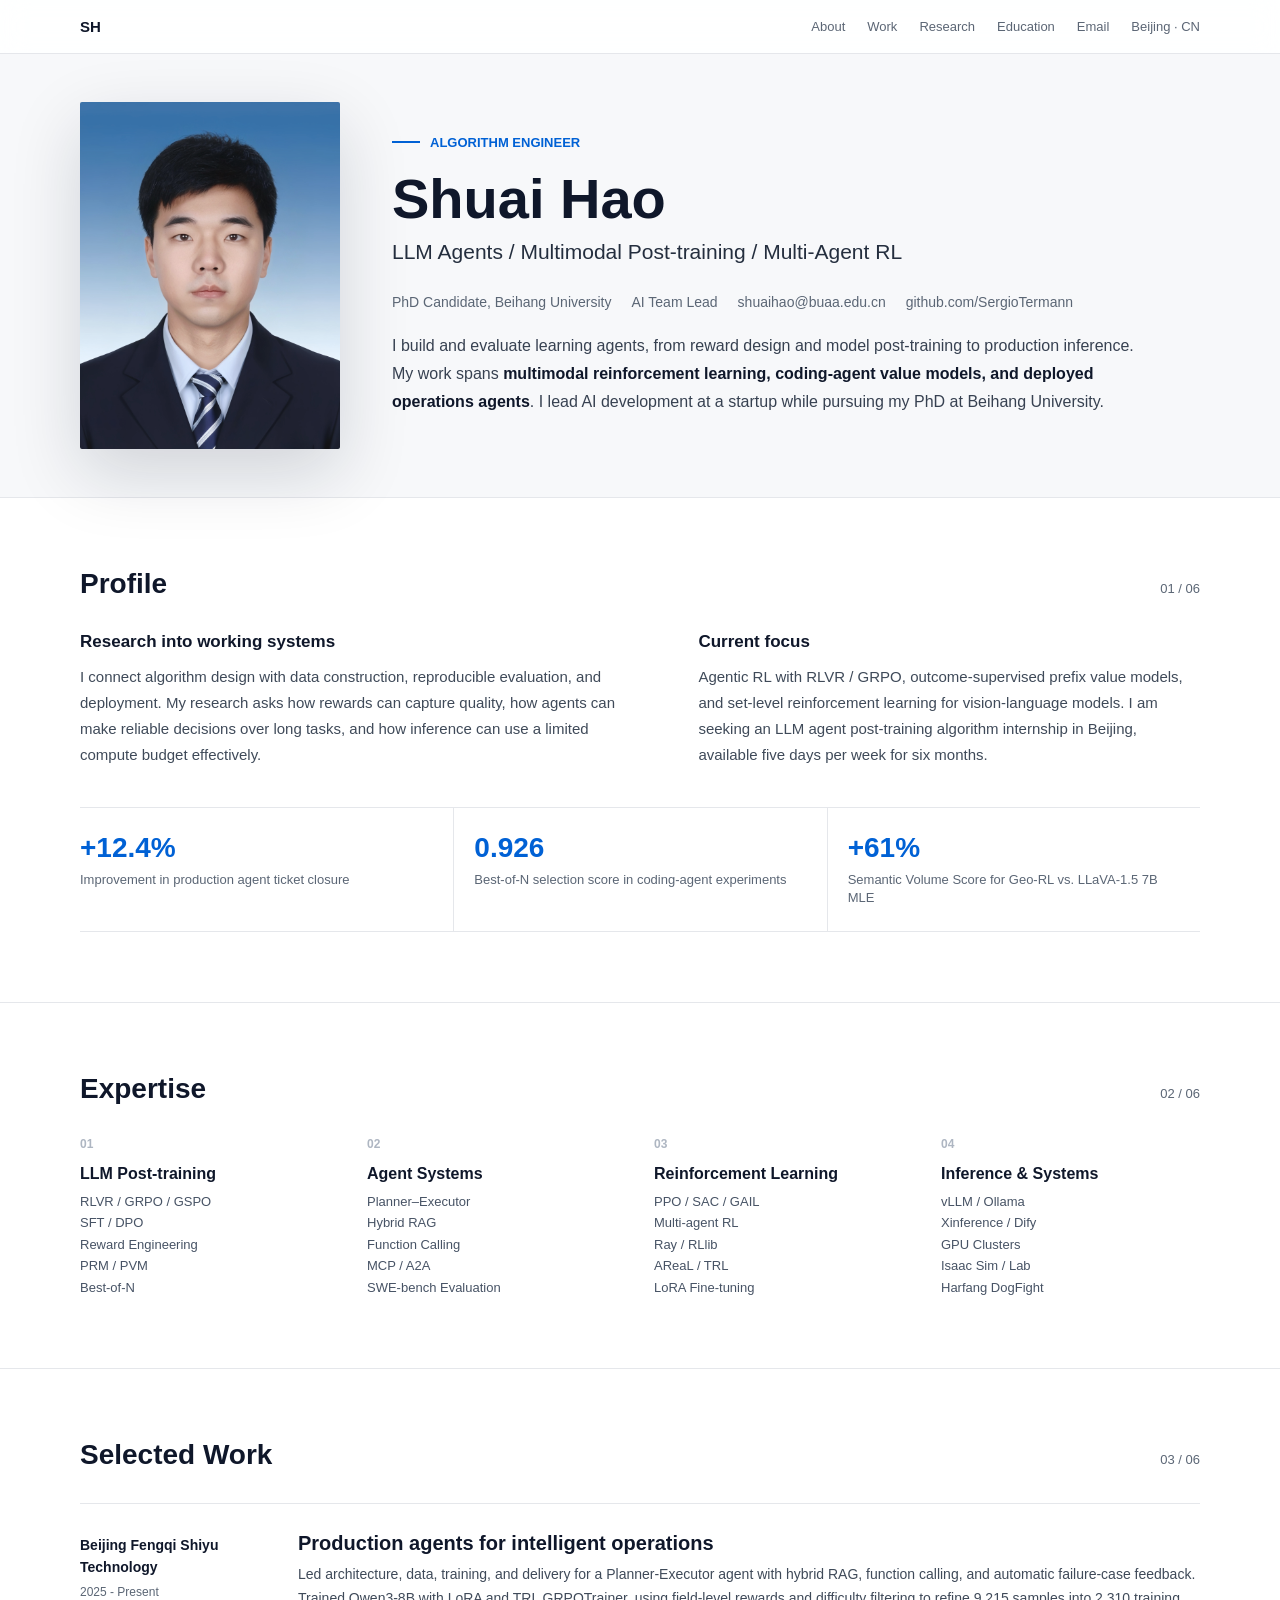
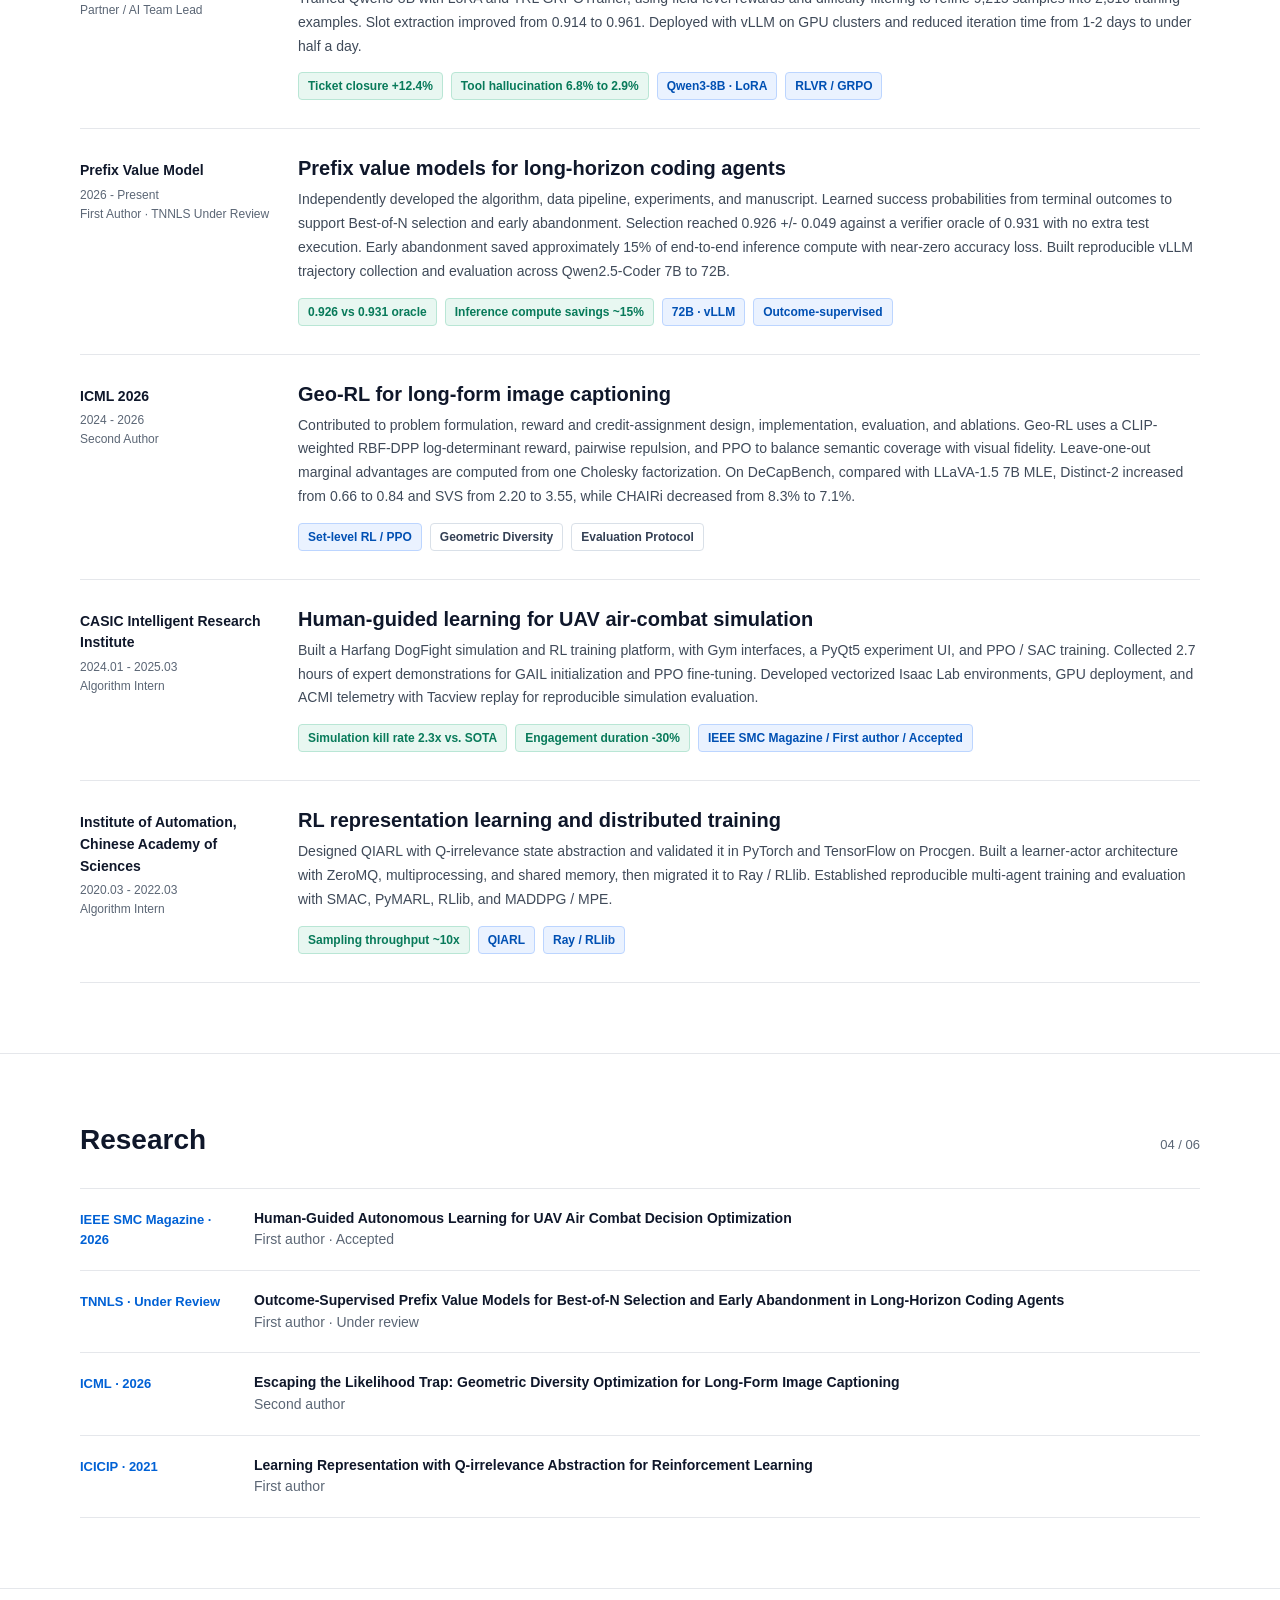
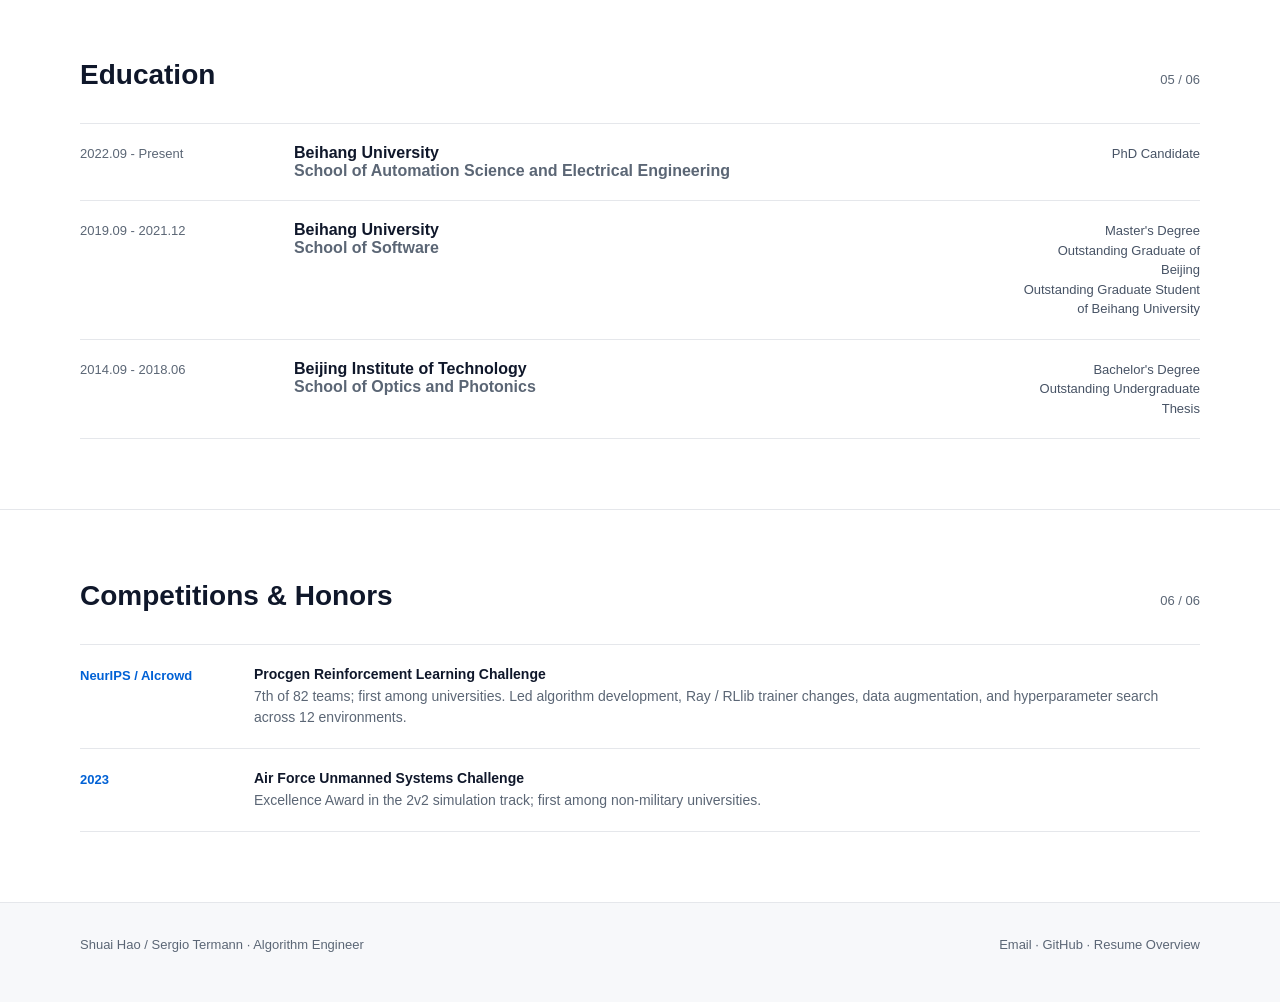
==== commit 8b659ab0: "Update English profile and homepage from latest resume" ====
--- a/index.html
+++ b/index.html
@@ -1,10 +1,10 @@
 <!doctype html>
-<html lang="zh-CN">
+<html lang="en">
 <head>
   <meta charset="utf-8">
   <meta name="viewport" content="width=device-width, initial-scale=1">
-  <title>郝帅 · Algorithm Engineer</title>
-  <meta name="description" content="郝帅的个人主页：大模型 Agent、LLM 后训练与多智能体强化学习。">
+  <title>Shuai Hao | Sergio Termann | Algorithm Engineer</title>
+  <meta name="description" content="Shuai Hao, PhD candidate at Beihang University and AI team lead. Research and engineering in LLM agents, multimodal post-training, and multi-agent reinforcement learning.">
   <style>
     :root {
       --ink: #0f172a;
@@ -30,7 +30,7 @@
       margin: 0;
       background: var(--canvas);
       color: var(--ink);
-      font-family: "SF Pro Display", "PingFang SC", "Microsoft YaHei", -apple-system, BlinkMacSystemFont, "Segoe UI", sans-serif;
+      font-family: -apple-system, BlinkMacSystemFont, "Segoe UI", sans-serif;
       -webkit-font-smoothing: antialiased;
       text-rendering: optimizeLegibility;
     }
@@ -64,7 +64,7 @@
 
     .brand {
       font-weight: 750;
-      letter-spacing: 0.02em;
+      letter-spacing: 0;
       font-size: 15px;
     }
 
@@ -82,7 +82,7 @@
     }
 
     .hero {
-      padding: 82px 0 70px;
+      padding: 48px 0;
       display: grid;
       grid-template-columns: 260px 1fr;
       gap: 52px;
@@ -113,7 +113,7 @@
       color: var(--accent);
       font-size: 13px;
       font-weight: 750;
-      letter-spacing: 0.08em;
+      letter-spacing: 0;
       text-transform: uppercase;
     }
 
@@ -126,16 +126,16 @@
 
     h1 {
       margin: 18px 0 8px;
-      font-size: clamp(42px, 6vw, 72px);
-      line-height: 0.98;
-      letter-spacing: -0.045em;
+      font-size: 56px;
+      line-height: 1.1;
+      letter-spacing: 0;
       font-weight: 800;
     }
 
     .hero-role {
       margin: 0;
       color: #242e3e;
-      font-size: clamp(18px, 2vw, 23px);
+      font-size: 21px;
       line-height: 1.45;
       font-weight: 500;
     }
@@ -184,7 +184,7 @@
       margin: 0;
       font-size: 28px;
       font-weight: 760;
-      letter-spacing: -0.025em;
+      letter-spacing: 0;
     }
 
     .section-kicker {
@@ -233,7 +233,7 @@
     .metric-value {
       font-size: 28px;
       font-weight: 780;
-      letter-spacing: -0.04em;
+      letter-spacing: 0;
       color: var(--accent);
     }
 
@@ -259,7 +259,7 @@
       color: #aeb6c2;
       font-size: 12px;
       font-weight: 700;
-      letter-spacing: 0.08em;
+      letter-spacing: 0;
       margin-bottom: 14px;
     }
 
@@ -308,7 +308,7 @@
       margin: 0 0 8px;
       font-size: 20px;
       font-weight: 750;
-      letter-spacing: -0.02em;
+      letter-spacing: 0;
     }
 
     .work-summary {
@@ -336,6 +336,9 @@
       background: #fff;
       font-size: 12px;
       font-weight: 600;
+      max-width: 100%;
+      padding-block: 4px;
+      line-height: 1.5;
     }
 
     .tag.accent {
@@ -434,6 +437,11 @@
       color: var(--ink);
     }
 
+    main { overflow-wrap: anywhere; }
+    section[id] { scroll-margin-top: 72px; }
+    .hero > div, .work-body { min-width: 0; }
+    a:focus-visible { outline: 2px solid var(--accent); outline-offset: 4px; }
+
     @media (max-width: 860px) {
       .shell {
         width: min(100% - 28px, 720px);
@@ -443,14 +451,20 @@
         display: none;
       }
 
+      .topbar { height: auto; min-height: 54px; }
+      .topbar-inner { min-height: 54px; gap: 16px; padding-block: 12px; }
+      .topbar-links { flex-wrap: wrap; justify-content: flex-end; gap: 10px 14px; }
+      h1 { font-size: 40px; }
+      .hero-role { font-size: 18px; }
+
       .hero {
         grid-template-columns: 1fr;
         gap: 28px;
-        padding: 54px 0 48px;
+        padding: 28px 0;
       }
 
       .portrait-frame {
-        width: 190px;
+        width: 120px;
       }
 
       .intro-grid,
@@ -497,7 +511,7 @@
   <header class="topbar">
     <div class="shell topbar-inner">
       <div class="brand">SH</div>
-      <nav class="topbar-links" aria-label="主导航">
+      <nav class="topbar-links" aria-label="Main navigation">
         <a href="#about">About</a>
         <a href="#work">Work</a>
         <a href="#publications">Research</a>
@@ -511,19 +525,19 @@
   <main>
     <section class="hero shell">
       <div class="portrait-frame">
-        <img src="./images/profile.jpg" alt="郝帅个人照片">
+        <img src="./images/profile.jpg" alt="Portrait of Shuai Hao" width="260" height="347">
       </div>
       <div>
         <div class="eyebrow">Algorithm Engineer</div>
-        <h1>郝帅</h1>
-        <p class="hero-role">大模型 Agent · LLM 后训练 · 多智能体强化学习</p>
+        <h1>Shuai Hao</h1>
+        <p class="hero-role">LLM Agents / Multimodal Post-training / Multi-Agent RL</p>
         <div class="hero-meta">
-          <span>北京航空航天大学博士研究生</span>
+          <span>PhD Candidate, Beihang University</span>
           <span>AI Team Lead</span>
           <a href="mailto:shuaihao@buaa.edu.cn">shuaihao@buaa.edu.cn</a>
           <a href="https://github.com/SergioTermann">github.com/SergioTermann</a>
         </div>
-        <p class="lede">我负责从问题定义、数据治理、模型后训练到在线推理与指标回流的完整链路，<strong>用可量化的业务结果驱动算法迭代</strong>。当前核心方向是 Agentic RL、过程奖励建模，以及面向生产环境的大模型训练与推理系统。</p>
+        <p class="lede">I build and evaluate learning agents, from reward design and model post-training to production inference. My work spans <strong>multimodal reinforcement learning, coding-agent value models, and deployed operations agents</strong>. I lead AI development at a startup while pursuing my PhD at Beihang University.</p>
       </div>
     </section>
 
@@ -531,30 +545,30 @@
       <div class="shell">
         <div class="section-head">
           <h2 class="section-title">Profile</h2>
-          <div class="section-kicker">01 / 04</div>
+          <div class="section-kicker">01 / 06</div>
         </div>
         <div class="intro-grid">
           <div>
-            <h3 class="intro-title">算法工程视角</h3>
-            <p class="intro-copy">不满足于单点模型效果，更关注算法能否稳定地进入生产链路：数据怎么获得监督信号，奖励如何避免误伤，策略如何在长任务中做出可靠决策，模型如何在有限算力与延迟约束下被服务。</p>
+            <h3 class="intro-title">Research into working systems</h3>
+            <p class="intro-copy">I connect algorithm design with data construction, reproducible evaluation, and deployment. My research asks how rewards can capture quality, how agents can make reliable decisions over long tasks, and how inference can use a limited compute budget effectively.</p>
           </div>
           <div>
-            <h3 class="intro-title">当前主线</h3>
-            <p class="intro-copy">围绕 Agent 的生产化闭环，推进 RLVR / GRPO 后训练、过程奖励模型、推理时扩展与 vLLM 部署。研究工作同时覆盖多模态大模型强化学习和多智能体决策。</p>
+            <h3 class="intro-title">Current focus</h3>
+            <p class="intro-copy">Agentic RL with RLVR / GRPO, outcome-supervised prefix value models, and set-level reinforcement learning for vision-language models. I am seeking an LLM agent post-training algorithm internship in Beijing, available five days per week for six months.</p>
           </div>
         </div>
         <div class="metric-strip" style="margin-top:38px;">
           <div class="metric-cell">
             <div class="metric-value">+12.4%</div>
-            <div class="metric-label">生产 Agent 工单闭环率提升</div>
+            <div class="metric-label">Improvement in production agent ticket closure</div>
           </div>
           <div class="metric-cell">
             <div class="metric-value">0.926</div>
-            <div class="metric-label">SWE-bench-Lite Best-of-N 选择性能</div>
+            <div class="metric-label">Best-of-N selection score in coding-agent experiments</div>
           </div>
           <div class="metric-cell">
-            <div class="metric-value">2.3×</div>
-            <div class="metric-label">空战强化学习击杀率相对提升</div>
+            <div class="metric-value">+61%</div>
+            <div class="metric-label">Semantic Volume Score for Geo-RL vs. LLaVA-1.5 7B MLE</div>
           </div>
         </div>
       </div>
@@ -564,7 +578,7 @@
       <div class="shell">
         <div class="section-head">
           <h2 class="section-title">Expertise</h2>
-          <div class="section-kicker">02 / 04</div>
+          <div class="section-kicker">02 / 06</div>
         </div>
         <div class="expertise-grid">
           <div class="expertise-item">
@@ -619,21 +633,21 @@
       <div class="shell">
         <div class="section-head">
           <h2 class="section-title">Selected Work</h2>
-          <div class="section-kicker">03 / 04</div>
+          <div class="section-kicker">03 / 06</div>
         </div>
         <div class="work-list">
           <article class="work-item">
             <div class="work-org">
-              <strong>北京风起时域科技</strong>
+              <strong>Beijing Fengqi Shiyu Technology</strong>
               2025 - Present<br>
               Partner / AI Team Lead
             </div>
             <div class="work-body">
-              <h3>智能运维 Agent 生产闭环</h3>
-              <p class="work-summary">从 0 到 1 主导 Planner-Executor、混合 RAG、Function Calling 与反馈闭环；基于 TRL + vLLM 对 Qwen3-8B LoRA 进行 RLVR / GRPO 后训练，并完成本地化部署。</p>
+              <h3>Production agents for intelligent operations</h3>
+              <p class="work-summary">Led architecture, data, training, and delivery for a Planner-Executor agent with hybrid RAG, function calling, and automatic failure-case feedback. Trained Qwen3-8B with LoRA and TRL GRPOTrainer, using field-level rewards and difficulty filtering to refine 9,215 samples into 2,310 training examples. Slot extraction improved from 0.914 to 0.961. Deployed with vLLM on GPU clusters and reduced iteration time from 1-2 days to under half a day.</p>
               <div class="tag-row">
-                <span class="tag signal">工单闭环率 +12.4%</span>
-                <span class="tag signal">工具幻觉率 6.8%→2.9%</span>
+                <span class="tag signal">Ticket closure +12.4%</span>
+                <span class="tag signal">Tool hallucination 6.8% to 2.9%</span>
                 <span class="tag accent">Qwen3-8B · LoRA</span>
                 <span class="tag accent">RLVR / GRPO</span>
               </div>
@@ -644,14 +658,14 @@
             <div class="work-org">
               <strong>Prefix Value Model</strong>
               2026 - Present<br>
-              First Author · TNNLS Review
+              First Author · TNNLS Under Review
             </div>
             <div class="work-body">
-              <h3>长链路 Coding Agent 过程价值建模</h3>
-              <p class="work-summary">仅用终局成败学习过程状态上的成功概率，统一支持 Best-of-N 选择、推理时早停与结局可预测性分析。在 SWE-bench-Lite 上逼近 verifier oracle，且不增加测试执行开销。</p>
+              <h3>Prefix value models for long-horizon coding agents</h3>
+              <p class="work-summary">Independently developed the algorithm, data pipeline, experiments, and manuscript. Learned success probabilities from terminal outcomes to support Best-of-N selection and early abandonment. Selection reached 0.926 +/- 0.049 against a verifier oracle of 0.931 with no extra test execution. Early abandonment saved approximately 15% of end-to-end inference compute with near-zero accuracy loss. Built reproducible vLLM trajectory collection and evaluation across Qwen2.5-Coder 7B to 72B.</p>
               <div class="tag-row">
                 <span class="tag signal">0.926 vs 0.931 oracle</span>
-                <span class="tag signal">推理算力 -15%</span>
+                <span class="tag signal">Inference compute savings ~15%</span>
                 <span class="tag accent">72B · vLLM</span>
                 <span class="tag accent">Outcome-supervised</span>
               </div>
@@ -665,10 +679,10 @@
               Second Author
             </div>
             <div class="work-body">
-              <h3>长文本图像描述的多模态 RL</h3>
-              <p class="work-summary">提出几何多样性优化目标，将表征空间散度纳入长描述训练，缓解输出趋同与细节覆盖不足；方法可迁移至多模态大模型 RL 后训练。</p>
+              <h3>Geo-RL for long-form image captioning</h3>
+              <p class="work-summary">Contributed to problem formulation, reward and credit-assignment design, implementation, evaluation, and ablations. Geo-RL uses a CLIP-weighted RBF-DPP log-determinant reward, pairwise repulsion, and PPO to balance semantic coverage with visual fidelity. Leave-one-out marginal advantages are computed from one Cholesky factorization. On DeCapBench, compared with LLaVA-1.5 7B MLE, Distinct-2 increased from 0.66 to 0.84 and SVS from 2.20 to 3.55, while CHAIRi decreased from 8.3% to 7.1%.</p>
               <div class="tag-row">
-                <span class="tag accent">GRPO / RLVR</span>
+                <span class="tag accent">Set-level RL / PPO</span>
                 <span class="tag">Geometric Diversity</span>
                 <span class="tag">Evaluation Protocol</span>
               </div>
@@ -677,32 +691,32 @@
 
           <article class="work-item">
             <div class="work-org">
-              <strong>航天科工集团智能研究院</strong>
+              <strong>CASIC Intelligent Research Institute</strong>
               2024.01 - 2025.03<br>
               Algorithm Intern
             </div>
             <div class="work-body">
-              <h3>人类经验引导的无人机空战决策</h3>
-              <p class="work-summary">独立搭建 Harfang DogFight 人机混合平台与 Isaac Lab 攻防想定，完成专家数据采集、GAIL 冷启动与 PPO 奖励微调，并沉淀采集、训练、回放评测的完整流程。</p>
+              <h3>Human-guided learning for UAV air-combat simulation</h3>
+              <p class="work-summary">Built a Harfang DogFight simulation and RL training platform, with Gym interfaces, a PyQt5 experiment UI, and PPO / SAC training. Collected 2.7 hours of expert demonstrations for GAIL initialization and PPO fine-tuning. Developed vectorized Isaac Lab environments, GPU deployment, and ACMI telemetry with Tacview replay for reproducible simulation evaluation.</p>
               <div class="tag-row">
-                <span class="tag signal">击杀率 2.3×</span>
-                <span class="tag signal">交战耗时 -30%</span>
-                <span class="tag accent">IEEE SMC Magazine 一作</span>
+                <span class="tag signal">Simulation kill rate 2.3x vs. SOTA</span>
+                <span class="tag signal">Engagement duration -30%</span>
+                <span class="tag accent">IEEE SMC Magazine / First author / Accepted</span>
               </div>
             </div>
           </article>
 
           <article class="work-item">
             <div class="work-org">
-              <strong>中国科学院自动化研究所</strong>
+              <strong>Institute of Automation, Chinese Academy of Sciences</strong>
               2020.03 - 2022.03<br>
               Algorithm Intern
             </div>
             <div class="work-body">
-              <h3>多智能体 RL 训练基础设施与表征学习</h3>
-              <p class="work-summary">设计 QIARL 状态抽象算法，自研 learner-actor 并行采样架构并迁移至 Ray / RLlib；在 SMAC、Procgen 与 MADDPG×MPE 上建立可复现训练评测底座。</p>
+              <h3>RL representation learning and distributed training</h3>
+              <p class="work-summary">Designed QIARL with Q-irrelevance state abstraction and validated it in PyTorch and TensorFlow on Procgen. Built a learner-actor architecture with ZeroMQ, multiprocessing, and shared memory, then migrated it to Ray / RLlib. Established reproducible multi-agent training and evaluation with SMAC, PyMARL, RLlib, and MADDPG / MPE.</p>
               <div class="tag-row">
-                <span class="tag signal">采样吞吐 ×10</span>
+                <span class="tag signal">Sampling throughput ~10x</span>
                 <span class="tag accent">QIARL</span>
                 <span class="tag accent">Ray / RLlib</span>
               </div>
@@ -716,7 +730,7 @@
       <div class="shell">
         <div class="section-head">
           <h2 class="section-title">Research</h2>
-          <div class="section-kicker">Selected Publications</div>
+          <div class="section-kicker">04 / 06</div>
         </div>
         <ul class="paper-list">
           <li class="paper-item">
@@ -743,23 +757,41 @@
       <div class="shell">
         <div class="section-head">
           <h2 class="section-title">Education</h2>
-          <div class="section-kicker">04 / 04</div>
+          <div class="section-kicker">05 / 06</div>
         </div>
         <ul class="education-list">
           <li class="education-item">
             <div class="education-period">2022.09 - Present</div>
-            <div class="education-school">北京航空航天大学 · 自动化科学与电气工程学院</div>
-            <div class="education-detail">博士研究生</div>
+            <div class="education-school">Beihang University<br><span class="paper-detail">School of Automation Science and Electrical Engineering</span></div>
+            <div class="education-detail">PhD Candidate</div>
           </li>
           <li class="education-item">
             <div class="education-period">2019.09 - 2021.12</div>
-            <div class="education-school">北京航空航天大学 · 软件学院</div>
-            <div class="education-detail">硕士 · 北京市优秀毕业生</div>
+            <div class="education-school">Beihang University<br><span class="paper-detail">School of Software</span></div>
+            <div class="education-detail">Master's Degree<br>Outstanding Graduate of Beijing<br>Outstanding Graduate Student of Beihang University</div>
           </li>
           <li class="education-item">
             <div class="education-period">2014.09 - 2018.06</div>
-            <div class="education-school">北京理工大学 · 光电学院</div>
-            <div class="education-detail">本科 · 优秀毕业论文</div>
+            <div class="education-school">Beijing Institute of Technology<br><span class="paper-detail">School of Optics and Photonics</span></div>
+            <div class="education-detail">Bachelor's Degree<br>Outstanding Undergraduate Thesis</div>
+          </li>
+        </ul>
+      </div>
+    </section>
+    <section class="section" id="honors">
+      <div class="shell">
+        <div class="section-head">
+          <h2 class="section-title">Competitions &amp; Honors</h2>
+          <div class="section-kicker">06 / 06</div>
+        </div>
+        <ul class="paper-list">
+          <li class="paper-item">
+            <div class="paper-venue">NeurIPS / AIcrowd</div>
+            <div><span class="paper-title">Procgen Reinforcement Learning Challenge</span><br><span class="paper-detail">7th of 82 teams; first among universities. Led algorithm development, Ray / RLlib trainer changes, data augmentation, and hyperparameter search across 12 environments.</span></div>
+          </li>
+          <li class="paper-item">
+            <div class="paper-venue">2023</div>
+            <div><span class="paper-title">Air Force Unmanned Systems Challenge</span><br><span class="paper-detail">Excellence Award in the 2v2 simulation track; first among non-military universities.</span></div>
           </li>
         </ul>
       </div>
@@ -768,11 +800,11 @@
 
   <footer class="footer">
     <div class="shell footer-inner">
-      <div>郝帅 · Algorithm Engineer</div>
+      <div>Shuai Hao / Sergio Termann · Algorithm Engineer</div>
       <div>
         <a href="mailto:shuaihao@buaa.edu.cn">Email</a> ·
         <a href="https://github.com/SergioTermann">GitHub</a> ·
-        <a href="./郝帅简历_重构版.html">Resume</a>
+        <a href="https://github.com/SergioTermann/SergioTermann#readme">Resume Overview</a>
       </div>
     </div>
   </footer>
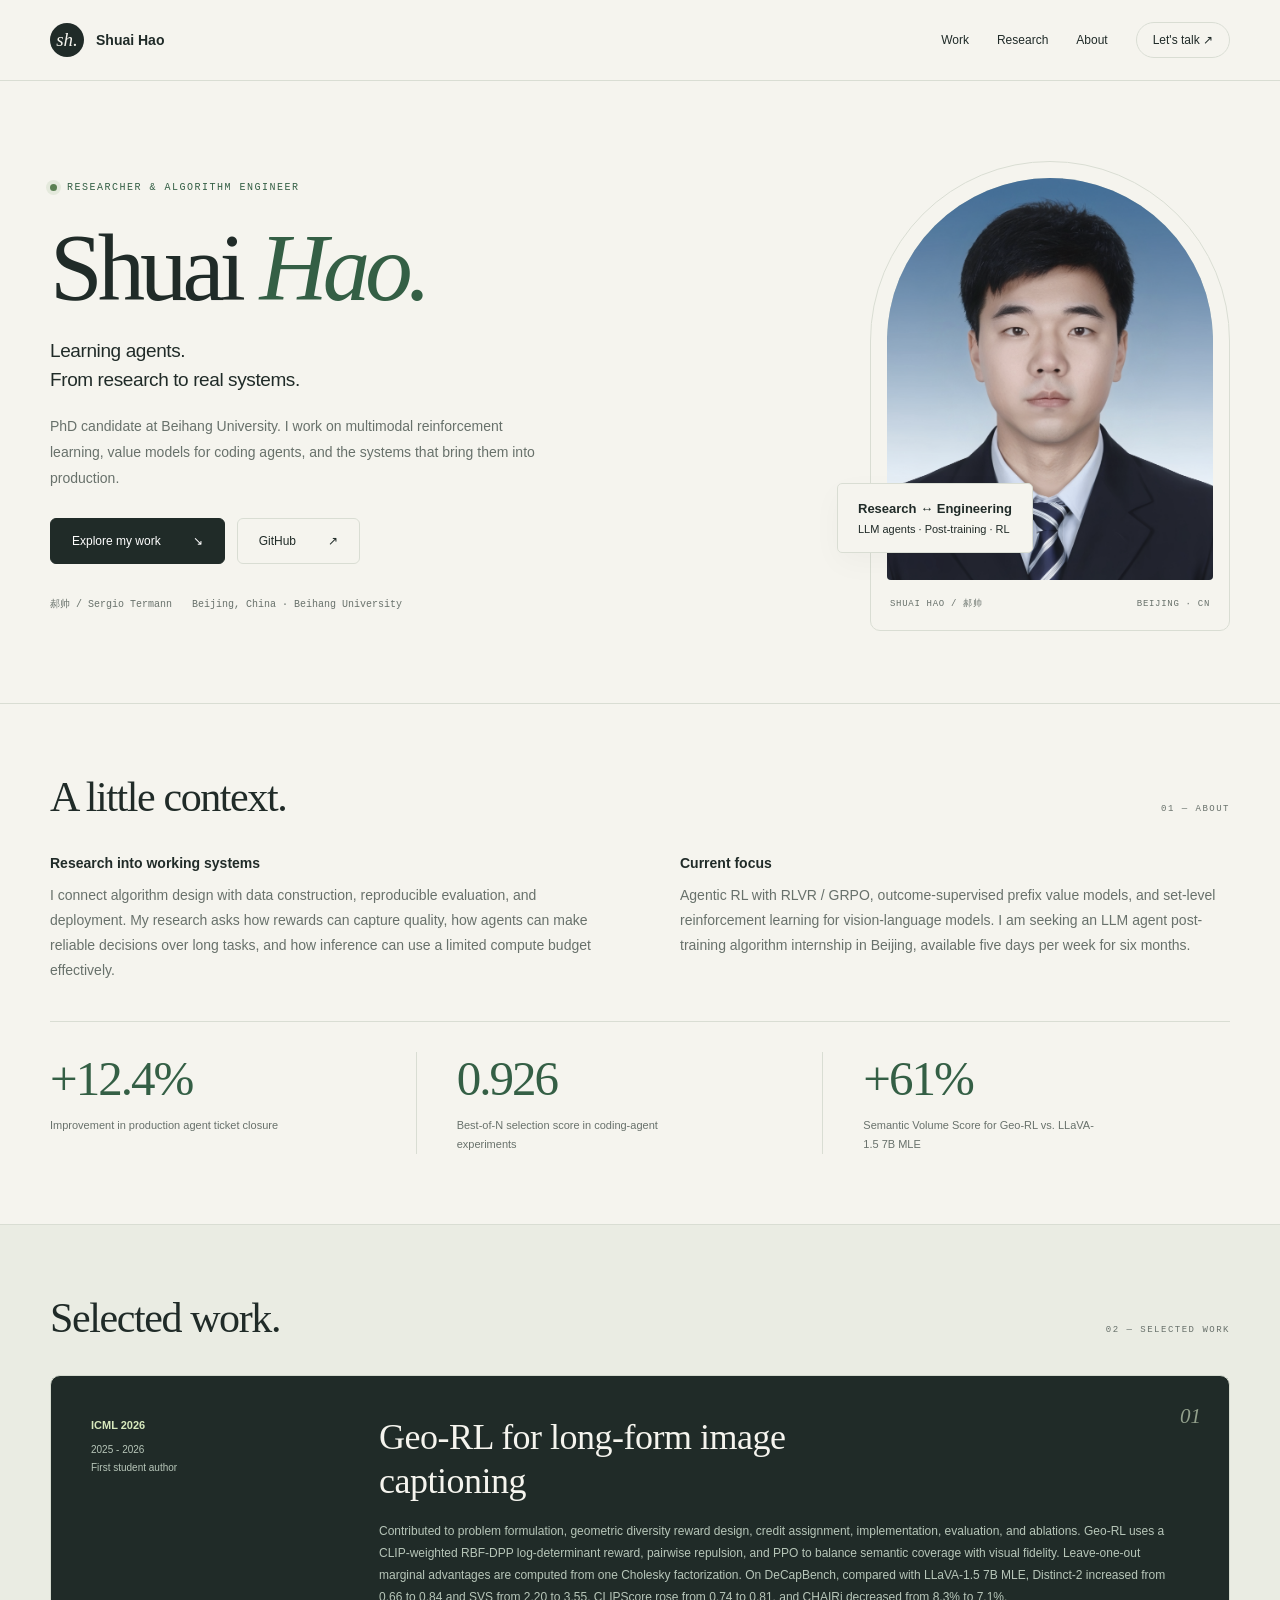
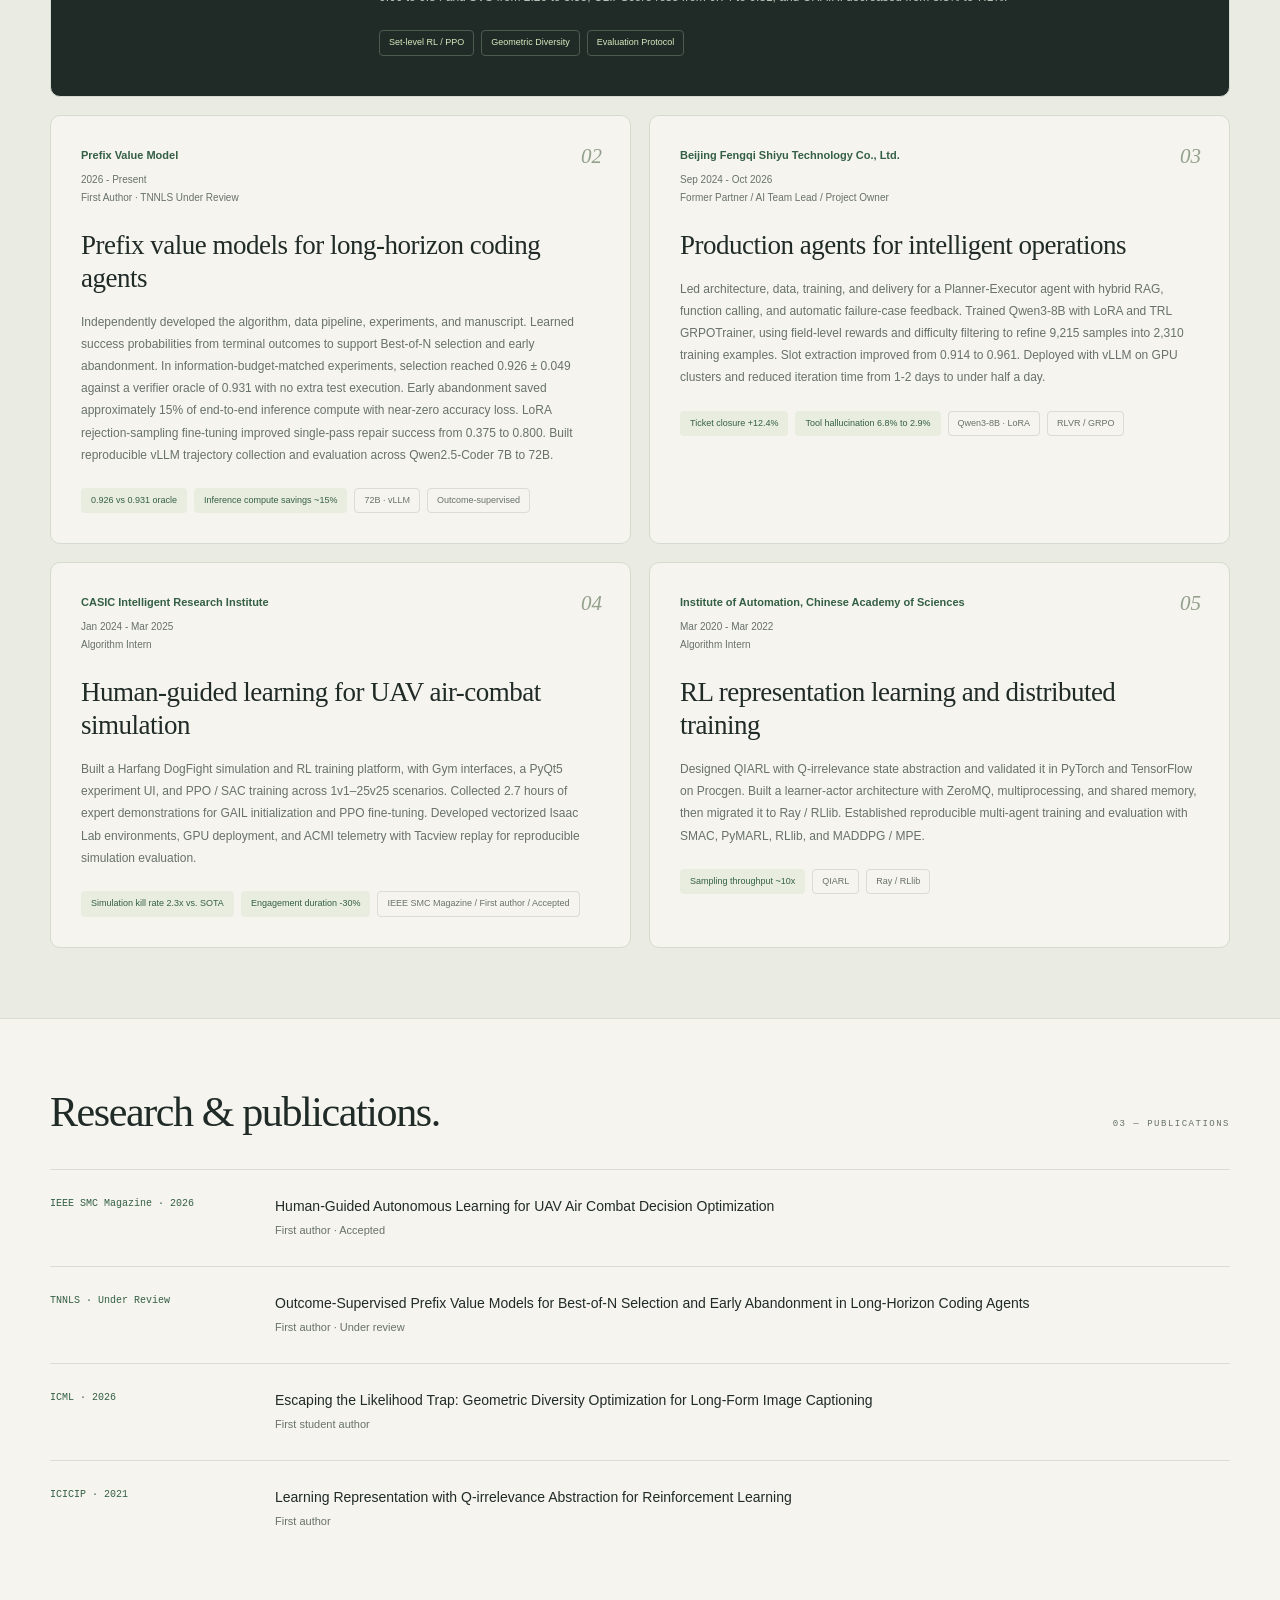
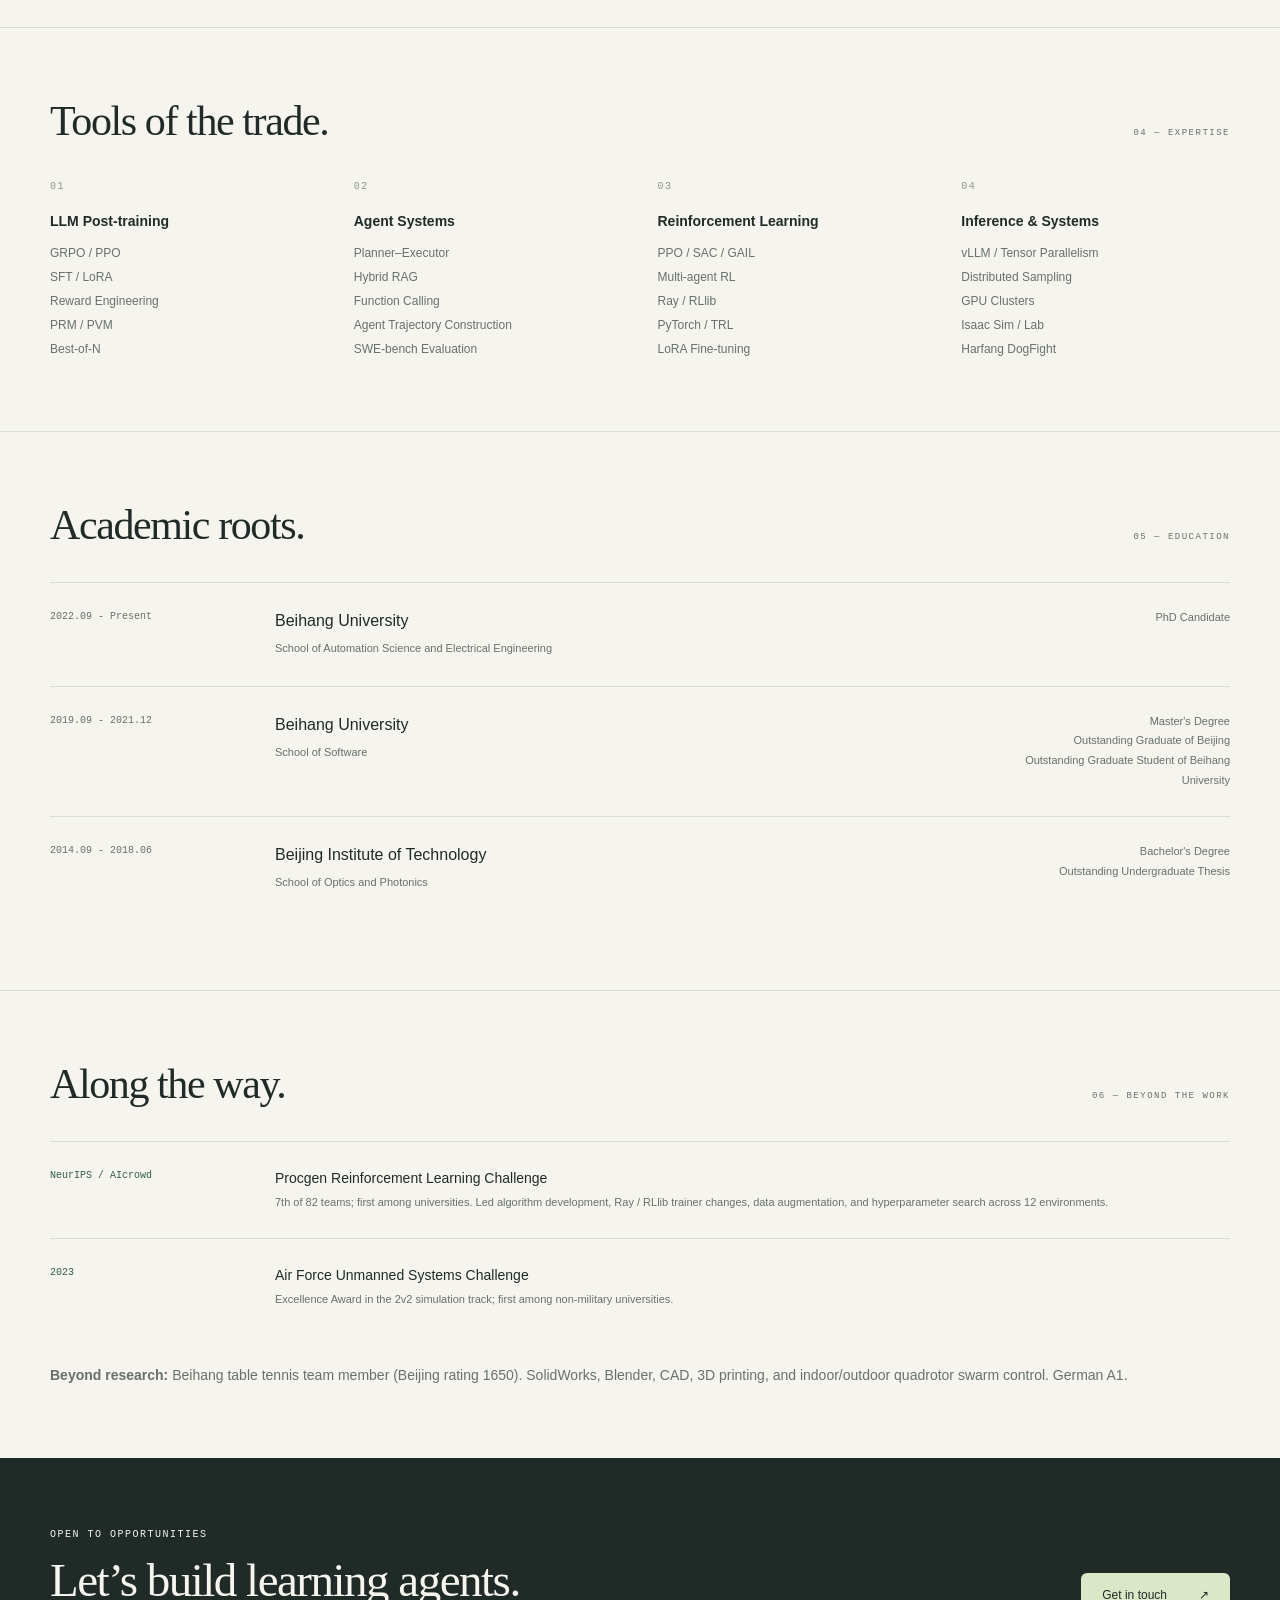
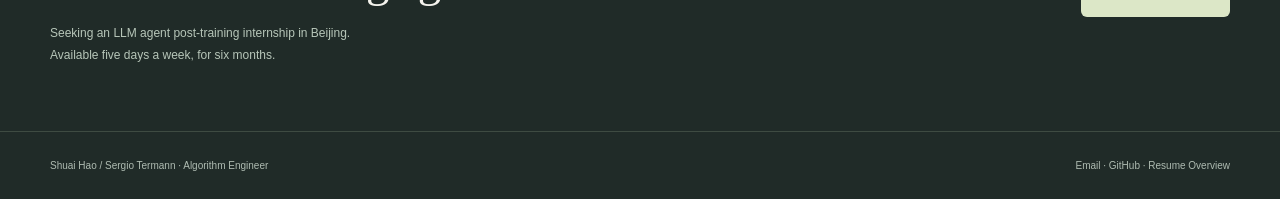
==== commit c0cf6273: "Redesign personal homepage and sync profiles with latest resume" ====
--- a/index.html
+++ b/index.html
@@ -4,548 +4,134 @@
   <meta charset="utf-8">
   <meta name="viewport" content="width=device-width, initial-scale=1">
   <title>Shuai Hao | Sergio Termann | Algorithm Engineer</title>
-  <meta name="description" content="Shuai Hao, PhD candidate at Beihang University and AI team lead. Research and engineering in LLM agents, multimodal post-training, and multi-agent reinforcement learning.">
+  <meta name="description" content="Shuai Hao, PhD candidate at Beihang University and former AI team lead. Research and engineering in LLM agents, multimodal post-training, and multi-agent reinforcement learning.">
   <style>
-    :root {
-      --ink: #0f172a;
-      --muted: #5b6675;
-      --line: #e5e7eb;
-      --paper: #ffffff;
-      --canvas: #f7f8fa;
-      --accent: #0061d5;
-      --accent-soft: #eaf2ff;
-      --signal: #0b8f6a;
-      --signal-soft: #e8f7f1;
-    }
-
-    * {
-      box-sizing: border-box;
-    }
-
-    html {
-      scroll-behavior: smooth;
-    }
-
-    body {
-      margin: 0;
-      background: var(--canvas);
-      color: var(--ink);
-      font-family: -apple-system, BlinkMacSystemFont, "Segoe UI", sans-serif;
-      -webkit-font-smoothing: antialiased;
-      text-rendering: optimizeLegibility;
-    }
-
-    a {
-      color: inherit;
-      text-decoration: none;
-    }
-
-    .shell {
-      width: min(1120px, calc(100% - 40px));
-      margin: 0 auto;
-    }
-
-    .topbar {
-      position: sticky;
-      top: 0;
-      z-index: 10;
-      height: 54px;
-      border-bottom: 1px solid var(--line);
-      background: rgba(255, 255, 255, 0.88);
-      backdrop-filter: blur(14px);
-    }
-
-    .topbar-inner {
-      display: flex;
-      align-items: center;
-      justify-content: space-between;
-      height: 100%;
-    }
-
-    .brand {
-      font-weight: 750;
-      letter-spacing: 0;
-      font-size: 15px;
-    }
-
-    .topbar-links {
-      display: flex;
-      gap: 22px;
-      align-items: center;
-      color: var(--muted);
-      font-size: 13px;
-      white-space: nowrap;
-    }
-
-    .topbar-links a:hover {
-      color: var(--ink);
-    }
-
-    .hero {
-      padding: 48px 0;
-      display: grid;
-      grid-template-columns: 260px 1fr;
-      gap: 52px;
-      align-items: center;
-    }
-
-    .portrait-frame {
-      width: 260px;
-      aspect-ratio: 3 / 4;
-      overflow: hidden;
-      border-radius: 2px;
-      background: #dbe1e8;
-      box-shadow: 0 24px 70px rgba(15, 23, 42, 0.16);
-    }
-
-    .portrait-frame img {
-      width: 100%;
-      height: 100%;
-      object-fit: cover;
-      display: block;
-      filter: saturate(0.88) contrast(1.02);
-    }
-
-    .eyebrow {
-      display: flex;
-      align-items: center;
-      gap: 10px;
-      color: var(--accent);
-      font-size: 13px;
-      font-weight: 750;
-      letter-spacing: 0;
-      text-transform: uppercase;
-    }
-
-    .eyebrow::before {
-      content: "";
-      width: 28px;
-      height: 2px;
-      background: var(--accent);
-    }
-
-    h1 {
-      margin: 18px 0 8px;
-      font-size: 56px;
-      line-height: 1.1;
-      letter-spacing: 0;
-      font-weight: 800;
-    }
-
-    .hero-role {
-      margin: 0;
-      color: #242e3e;
-      font-size: 21px;
-      line-height: 1.45;
-      font-weight: 500;
-    }
-
-    .hero-meta {
-      display: flex;
-      flex-wrap: wrap;
-      gap: 10px 20px;
-      margin-top: 26px;
-      color: var(--muted);
-      font-size: 14px;
-    }
-
-    .hero-meta a:hover {
-      color: var(--accent);
-    }
-
-    .lede {
-      margin: 22px 0 0;
-      max-width: 760px;
-      color: #374151;
-      font-size: 16px;
-      line-height: 1.75;
-    }
-
-    .lede strong {
-      color: var(--ink);
-      font-weight: 650;
-    }
-
-    .section {
-      padding: 70px 0;
-      border-top: 1px solid var(--line);
-      background: var(--paper);
-    }
-
-    .section-head {
-      display: flex;
-      align-items: baseline;
-      justify-content: space-between;
-      gap: 20px;
-      margin-bottom: 32px;
-    }
-
-    .section-title {
-      margin: 0;
-      font-size: 28px;
-      font-weight: 760;
-      letter-spacing: 0;
-    }
-
-    .section-kicker {
-      color: var(--muted);
-      font-size: 13px;
-      white-space: nowrap;
-    }
-
-    .intro-grid {
-      display: grid;
-      grid-template-columns: 1.05fr 0.95fr;
-      gap: 64px;
-    }
-
-    .intro-title {
-      margin: 0 0 12px;
-      font-size: 17px;
-      font-weight: 700;
-    }
-
-    .intro-copy {
-      margin: 0;
-      color: #3f4a59;
-      font-size: 15px;
-      line-height: 1.75;
-    }
-
-    .metric-strip {
-      display: grid;
-      grid-template-columns: repeat(3, 1fr);
-      border-top: 1px solid var(--line);
-      border-bottom: 1px solid var(--line);
-    }
-
-    .metric-cell {
-      padding: 24px 20px 24px 0;
-      border-left: 1px solid var(--line);
-      padding-left: 20px;
-    }
-
-    .metric-cell:first-child {
-      border-left: 0;
-      padding-left: 0;
-    }
-
-    .metric-value {
-      font-size: 28px;
-      font-weight: 780;
-      letter-spacing: 0;
-      color: var(--accent);
-    }
-
-    .metric-label {
-      margin-top: 7px;
-      color: var(--muted);
-      font-size: 13px;
-      line-height: 1.4;
-    }
-
-    .expertise-grid {
-      display: grid;
-      grid-template-columns: repeat(4, 1fr);
-      gap: 28px;
-    }
-
-    .expertise-item {
-      min-width: 0;
-    }
-
-    .expertise-index {
-      display: block;
-      color: #aeb6c2;
-      font-size: 12px;
-      font-weight: 700;
-      letter-spacing: 0;
-      margin-bottom: 14px;
-    }
-
-    .expertise-title {
-      margin: 0 0 8px;
-      font-size: 16px;
-      font-weight: 720;
-    }
-
-    .expertise-list {
-      margin: 0;
-      padding: 0;
-      list-style: none;
-      color: #475365;
-      font-size: 13px;
-      line-height: 1.65;
-    }
-
-    .work-list {
-      border-top: 1px solid var(--line);
-    }
-
-    .work-item {
-      display: grid;
-      grid-template-columns: 190px 1fr;
-      gap: 28px;
-      padding: 28px 0;
-      border-bottom: 1px solid var(--line);
-    }
-
-    .work-org {
-      color: var(--muted);
-      font-size: 12px;
-      line-height: 1.55;
-      padding-top: 3px;
-    }
-
-    .work-org strong {
-      display: block;
-      color: var(--ink);
-      font-size: 14px;
-      margin-bottom: 4px;
-    }
-
-    .work-body h3 {
-      margin: 0 0 8px;
-      font-size: 20px;
-      font-weight: 750;
-      letter-spacing: 0;
-    }
-
-    .work-summary {
-      margin: 0;
-      color: #3f4a59;
-      font-size: 14px;
-      line-height: 1.7;
-    }
-
-    .tag-row {
-      display: flex;
-      flex-wrap: wrap;
-      gap: 8px;
-      margin-top: 14px;
-    }
-
-    .tag {
-      display: inline-flex;
-      align-items: center;
-      min-height: 26px;
-      padding: 0 9px;
-      border: 1px solid #d9e0e8;
-      border-radius: 4px;
-      color: #344054;
-      background: #fff;
-      font-size: 12px;
-      font-weight: 600;
-      max-width: 100%;
-      padding-block: 4px;
-      line-height: 1.5;
-    }
-
-    .tag.accent {
-      border-color: #bcd5ff;
-      color: #0050b3;
-      background: var(--accent-soft);
-    }
-
-    .tag.signal {
-      border-color: #b9e6d5;
-      color: #087a5a;
-      background: var(--signal-soft);
-    }
-
-    .paper-list {
-      margin: 0;
-      padding: 0;
-      list-style: none;
-      border-top: 1px solid var(--line);
-    }
-
-    .paper-item {
-      display: grid;
-      grid-template-columns: 150px 1fr;
-      gap: 24px;
-      padding: 19px 0;
-      border-bottom: 1px solid var(--line);
-      font-size: 14px;
-      line-height: 1.55;
-    }
-
-    .paper-venue {
-      color: var(--accent);
-      font-weight: 650;
-      font-size: 13px;
-      padding-top: 2px;
-    }
-
-    .paper-title {
-      font-weight: 650;
-    }
-
-    .paper-detail {
-      color: var(--muted);
-    }
-
-    .education-list {
-      margin: 0;
-      padding: 0;
-      list-style: none;
-      border-top: 1px solid var(--line);
-    }
-
-    .education-item {
-      display: grid;
-      grid-template-columns: 190px 1fr 180px;
-      gap: 24px;
-      padding: 20px 0;
-      border-bottom: 1px solid var(--line);
-      align-items: baseline;
-    }
-
-    .education-period {
-      color: var(--muted);
-      font-size: 13px;
-    }
-
-    .education-school {
-      font-weight: 700;
-      font-size: 16px;
-    }
-
-    .education-detail {
-      color: #475365;
-      font-size: 13px;
-      line-height: 1.5;
-      text-align: right;
-    }
-
-    .footer {
-      padding: 34px 0 50px;
-      color: var(--muted);
-      font-size: 13px;
-      border-top: 1px solid var(--line);
-      background: var(--canvas);
-    }
-
-    .footer-inner {
-      display: flex;
-      justify-content: space-between;
-      gap: 20px;
-      flex-wrap: wrap;
-    }
-
-    .footer a:hover {
-      color: var(--ink);
-    }
-
-    main { overflow-wrap: anywhere; }
-    section[id] { scroll-margin-top: 72px; }
-    .hero > div, .work-body { min-width: 0; }
-    a:focus-visible { outline: 2px solid var(--accent); outline-offset: 4px; }
-
-    @media (max-width: 860px) {
-      .shell {
-        width: min(100% - 28px, 720px);
-      }
-
-      .topbar-links span {
-        display: none;
-      }
-
-      .topbar { height: auto; min-height: 54px; }
-      .topbar-inner { min-height: 54px; gap: 16px; padding-block: 12px; }
-      .topbar-links { flex-wrap: wrap; justify-content: flex-end; gap: 10px 14px; }
-      h1 { font-size: 40px; }
-      .hero-role { font-size: 18px; }
-
-      .hero {
-        grid-template-columns: 1fr;
-        gap: 28px;
-        padding: 28px 0;
-      }
-
-      .portrait-frame {
-        width: 120px;
-      }
-
-      .intro-grid,
-      .expertise-grid {
-        grid-template-columns: 1fr;
-        gap: 28px;
-      }
-
-      .metric-strip {
-        grid-template-columns: 1fr;
-      }
-
-      .metric-cell,
-      .metric-cell:first-child {
-        border-left: 0;
-        border-top: 1px solid var(--line);
-        padding: 18px 0;
-      }
-
-      .metric-cell:first-child {
-        border-top: 0;
-      }
-
-      .work-item,
-      .paper-item,
-      .education-item {
-        grid-template-columns: 1fr;
-        gap: 8px;
-      }
-
-      .education-detail {
-        text-align: left;
-      }
-
-      .section-head {
-        align-items: flex-start;
-        flex-direction: column;
-        gap: 8px;
-      }
-    }
+    :root { --paper:#f5f4ee; --ink:#202b28; --muted:#68716b; --line:#d9ddd3; --accent:#345f45; --soft:#e8eddf; }
+    * { box-sizing:border-box; }
+    html { scroll-behavior:smooth; scroll-padding-top:100px; }
+    body { margin:0; background:var(--paper); color:var(--ink); font-family: -apple-system,BlinkMacSystemFont,"Segoe UI",sans-serif; -webkit-font-smoothing:antialiased; }
+    a { color:inherit; text-decoration:none; }
+    a:focus-visible,summary:focus-visible { outline:2px solid var(--accent); outline-offset:6px; }
+    a:hover { color:var(--accent); }
+    .shell { width:min(1180px,calc(100% - 96px)); margin:auto; }
+    .skip-link { position:fixed; top:-70px; left:20px; z-index:30; padding:12px; background:white; }
+    .skip-link:focus { top:10px; }
+    .topbar { position:sticky; top:0; z-index:20; background:rgba(245,244,238,.94); backdrop-filter:blur(18px); border-bottom:1px solid var(--line); }
+    .topbar-inner { min-height:80px; display:flex; align-items:center; justify-content:space-between; gap:24px; }
+    .brand { display:flex; align-items:center; gap:12px; font-size:14px; font-weight:650; }
+    .brand-mark { display:grid; place-items:center; background:var(--ink); color:var(--paper); border-radius:50%; width:34px; height:34px; font:italic 19px Georgia,serif; }
+    .topbar-links { display:flex; align-items:center; gap:28px; font-size:12px; }
+    .nav-contact { border:1px solid var(--line); padding:10px 16px; border-radius:30px; }
+    .hero { padding:80px 0 72px; display:grid; grid-template-columns:1.5fr 1fr; gap:72px; align-items:center; }
+    .eyebrow,.section-kicker,.portrait-caption,.expertise-index,.project-number,.footer-label { font:10px/1.6 ui-monospace,SFMono-Regular,Consolas,monospace; letter-spacing:1.5px; text-transform:uppercase; }
+    .eyebrow { display:flex; align-items:center; gap:10px; color:var(--accent); }
+    .status-dot { width:7px; height:7px; border-radius:50%; background:#5b8053; box-shadow:0 0 0 4px #e4e9dc; }
+    h1 { font:normal clamp(64px,7.4vw,104px)/.99 Georgia,"Times New Roman",serif; letter-spacing:-5px; margin:26px 0 22px; }
+    h1 em { font-weight:normal; color:var(--accent); }
+    .hero-role { font-size:19px; line-height:1.5; max-width:460px; margin:0; letter-spacing:-.4px; }
+    .lede { font-size:14px; line-height:1.85; color:var(--muted); max-width:490px; margin:20px 0 26px; }
+    .hero-actions { display:flex; flex-wrap:wrap; align-items:center; gap:12px; }
+    .button { display:inline-flex; align-items:center; justify-content:space-between; gap:32px; padding:15px 21px; border:1px solid var(--line); border-radius:6px; font-size:12px; transition:transform .2s,background .2s; }
+    .button:hover { transform:translateY(-2px); background:var(--soft); }
+    .button.primary { background:var(--ink); color:white; border-color:var(--ink); }
+    .button.primary:hover { background:var(--accent); }
+    .hero-meta { margin-top:32px; font:10px/1.7 ui-monospace,SFMono-Regular,monospace; color:var(--muted); display:flex; flex-wrap:wrap; gap:8px 20px; }
+    .portrait-wrap { padding:16px; border:1px solid var(--line); border-radius:180px 180px 10px 10px; position:relative; max-width:360px; justify-self:end; width:100%; }
+    .portrait-frame { aspect-ratio:3/3.7; overflow:hidden; border-radius:165px 165px 4px 4px; background:#c2cfc5; }
+    .portrait-frame img { width:100%; height:100%; object-fit:cover; display:block; filter:saturate(.65); }
+    .portrait-caption { display:flex; justify-content:space-between; padding:17px 3px 3px; letter-spacing:.7px; font-size:9px; color:var(--muted); }
+    .portrait-note { position:absolute; bottom:77px; left:-34px; background:var(--paper); border:1px solid var(--line); border-radius:5px; padding:14px 20px; box-shadow:0 10px 30px #202b2808; font-size:11px; line-height:1.7; }
+    .portrait-note strong { display:block; font-size:13px; font-weight:600; }
+    .section { padding:70px 0; border-top:1px solid var(--line); }
+    .section-head { display:flex; align-items:baseline; justify-content:space-between; gap:20px; margin-bottom:34px; }
+    .section-title { font:normal 42px/1.1 Georgia,serif; letter-spacing:-1.4px; margin:0; }
+    .section-kicker { color:var(--muted); font-size:9px; }
+    .intro-grid { display:grid; grid-template-columns:1fr 1fr; gap:80px; }
+    .intro-title { font-size:14px; font-weight:600; margin:0 0 12px; }
+    .intro-copy { font-size:14px; line-height:1.8; color:var(--muted); margin:0; }
+    .metric-strip { display:grid; grid-template-columns:repeat(3,minmax(0,1fr)); border-top:1px solid var(--line); padding-top:30px; gap:40px; }
+    .metric-cell { min-width:0; overflow-wrap:anywhere; border-right:1px solid var(--line); padding-right:30px; }
+    .metric-cell:last-child { border:0; }
+    .metric-value { font:normal 49px/1.1 Georgia,serif; letter-spacing:-2px; color:var(--accent); }
+    .metric-label { font-size:11px; line-height:1.7; color:var(--muted); margin-top:10px; max-width:240px; }
+    #work { background:#eaece3; }
+    .work-list { display:grid; grid-template-columns:1fr 1fr; gap:18px; counter-reset:project; }
+    .work-item { background:var(--paper); border:1px solid #d5dbcf; border-radius:10px; padding:30px; position:relative; transition:border-color .25s,transform .25s; }
+    .work-item:hover { border-color:#8b9c86; transform:translateY(-3px); }
+    .work-item:first-child { grid-column:1/-1; display:grid; grid-template-columns:240px 1fr; gap:48px; background:var(--ink); color:#f5f4ee; padding:40px; }
+    .work-org { font-size:10px; line-height:1.8; color:var(--muted); margin-bottom:22px; padding-right:28px; }
+    .work-org:before { counter-increment:project; content:"0" counter(project); position:absolute; right:28px; top:28px; font:italic 21px Georgia,serif; color:#92a08c; }
+    .work-org strong { display:block; font-size:11px; font-weight:600; margin-bottom:5px; color:var(--accent); }
+    .work-body h3 { font:normal 27px/1.22 Georgia,serif; letter-spacing:-.5px; margin:0 0 16px; max-width:510px; }
+    .work-summary { color:var(--muted); font-size:12px; line-height:1.85; margin:0; }
+    .work-item:first-child .work-org,.work-item:first-child .work-summary { color:#b7c6b9; }
+    .work-item:first-child .work-org strong { color:#d7e9bd; }
+    .work-item:first-child h3 { font-size:36px; }
+    .tag-row { display:flex; flex-wrap:wrap; gap:7px; margin-top:22px; }
+    .tag { border:1px solid var(--line); padding:5px 9px; border-radius:4px; font-size:9px; line-height:1.5; color:var(--muted); }
+    .tag.signal { background:var(--soft); border-color:transparent; color:var(--accent); }
+    .work-item:first-child .tag { color:#d7e9bd; border-color:#4b5c50; }
+    .expertise-grid { display:grid; grid-template-columns:repeat(4,1fr); gap:35px; }
+    .expertise-index { color:#8a9b82; display:block; margin-bottom:18px; }
+    .expertise-title { font-size:14px; margin:0 0 12px; font-weight:600; }
+    .expertise-list { list-style:none; padding:0; margin:0; font-size:12px; color:var(--muted); line-height:2; }
+    .paper-list,.education-list { list-style:none; margin:0; padding:0; }
+    .paper-item { display:grid; grid-template-columns:190px 1fr; gap:35px; padding:25px 0; border-top:1px solid var(--line); font-size:14px; line-height:1.65; }
+    .paper-venue { font:10px/1.8 ui-monospace,SFMono-Regular,monospace; color:var(--accent); }
+    .paper-title { font-weight:500; }
+    .paper-detail { font-size:11px; color:var(--muted); }
+    .education-item { display:grid; grid-template-columns:190px 1fr 230px; gap:35px; border-top:1px solid var(--line); padding:25px 0; }
+    .education-period { font:10px/1.8 ui-monospace,SFMono-Regular,monospace; color:var(--muted); }
+    .education-school { font-size:16px; line-height:1.65; }
+    .education-detail { text-align:right; font-size:11px; color:var(--muted); line-height:1.8; }
+    .contact-section { background:var(--ink); color:var(--paper); padding:65px 0; }
+    .contact-inner { display:flex; justify-content:space-between; align-items:center; gap:32px; }
+    .contact-section h2 { font:normal 47px/1.1 Georgia,serif; letter-spacing:-1.5px; margin:12px 0 16px; }
+    .contact-section p { color:#b7c6b9; font-size:12px; line-height:1.8; margin:0; }
+    .contact-section .button { color:var(--ink); background:#dce7c7; border:0; }
+    .footer { padding:25px 0; background:var(--ink); color:#aebbb1; border-top:1px solid #3e4b42; }
+    .footer-inner { display:flex; justify-content:space-between; gap:20px; font-size:10px; line-height:1.8; }
+    .footer a:hover { color:white; }
+    .hero,.section { animation:appear .65s ease-out both; }
+    @keyframes appear { from { opacity:0; transform:translateY(12px); } to { opacity:1; transform:translateY(0); } }
+    @media(min-width:1500px) { .hero { padding-block:105px; } }
+    @media(max-width:1000px) { .shell { width:calc(100% - 56px); } .hero { gap:48px; } h1 { font-size:76px; } .portrait-note { left:-20px; } .work-item:first-child { grid-template-columns:190px 1fr; gap:25px; } .expertise-grid { grid-template-columns:1fr 1fr; } .education-item { grid-template-columns:140px 1fr; } .education-detail { grid-column:2; text-align:left; } }
+    @media(max-width:680px) { .shell { width:calc(100% - 40px); } .topbar-inner { min-height:70px; gap:12px; } .brand { font-size:12px; gap:8px; } .brand-mark { width:28px; height:28px; font-size:16px; } .topbar-links { gap:clamp(8px,3vw,16px); font-size:11px; } .topbar-links .desktop-link { display:none; } .nav-contact { padding:8px 12px; } .hero { grid-template-columns:1fr; gap:42px; padding:45px 0; } h1 { font-size:clamp(60px,19.5vw,76px); letter-spacing:-4px; } .hero-role { font-size:18px; } .lede { font-size:13px; } .portrait-wrap { max-width:280px; justify-self:center; } .portrait-note { left:-20px; } .hero-meta { margin-top:24px; } .section { padding:45px 0; } .section-title { font-size:33px; } .section-head { margin-bottom:25px; } .section-kicker { font-size:8px; letter-spacing:1px; } .intro-grid { grid-template-columns:1fr; gap:25px; } .intro-copy { font-size:13px; } .metric-strip { gap:14px; } .metric-cell { padding-right:10px; } .metric-value { font-size:33px; letter-spacing:-1px; } .metric-label { font-size:9px; } .work-list { grid-template-columns:1fr; } .work-item,.work-item:first-child { display:block; padding:25px; } .work-item:first-child h3 { font-size:29px; } .work-body h3 { font-size:26px; } .expertise-grid { gap:28px 18px; } .expertise-title { font-size:13px; } .expertise-list { font-size:11px; } .paper-item,.education-item { grid-template-columns:1fr; gap:8px; padding:20px 0; } .education-detail { grid-column:auto; } .contact-inner { display:block; } .contact-section h2 { font-size:38px; } .contact-section .button { margin-top:25px; } .footer-inner { flex-direction:column; gap:8px; } }
+    @media(prefers-reduced-motion:reduce) { html { scroll-behavior:auto; } *,*::before,*::after { animation:none!important; transition:none!important; } }
   </style>
 </head>
 <body>
+  <a class="skip-link" href="#main">Skip to content</a>
   <header class="topbar">
     <div class="shell topbar-inner">
-      <div class="brand">SH</div>
+      <a class="brand" href="#main" aria-label="Shuai Hao home"><span class="brand-mark">sh.</span> Shuai Hao</a>
       <nav class="topbar-links" aria-label="Main navigation">
-        <a href="#about">About</a>
-        <a href="#work">Work</a>
-        <a href="#publications">Research</a>
-        <a href="#education">Education</a>
-        <a href="mailto:shuaihao@buaa.edu.cn">Email</a>
-        <span>Beijing · CN</span>
+        <a href="#work">Work</a><a href="#publications">Research</a><a class="desktop-link" href="#about">About</a><a class="nav-contact" href="#contact">Let's talk ↗</a>
       </nav>
     </div>
   </header>
-
-  <main>
-    <section class="hero shell">
-      <div class="portrait-frame">
-        <img src="./images/profile.jpg" alt="Portrait of Shuai Hao" width="260" height="347">
-      </div>
+  <main id="main">
+    <section class="hero shell" aria-labelledby="hero-title">
       <div>
-        <div class="eyebrow">Algorithm Engineer</div>
-        <h1>Shuai Hao</h1>
-        <p class="hero-role">LLM Agents / Multimodal Post-training / Multi-Agent RL</p>
-        <div class="hero-meta">
-          <span>PhD Candidate, Beihang University</span>
-          <span>AI Team Lead</span>
-          <a href="mailto:shuaihao@buaa.edu.cn">shuaihao@buaa.edu.cn</a>
-          <a href="https://github.com/SergioTermann">github.com/SergioTermann</a>
-        </div>
-        <p class="lede">I build and evaluate learning agents, from reward design and model post-training to production inference. My work spans <strong>multimodal reinforcement learning, coding-agent value models, and deployed operations agents</strong>. I lead AI development at a startup while pursuing my PhD at Beihang University.</p>
+        <div class="eyebrow"><span class="status-dot"></span> Researcher &amp; algorithm engineer</div>
+        <h1 id="hero-title">Shuai <em>Hao.</em></h1>
+        <p class="hero-role">Learning agents.<br>From research to real systems.</p>
+        <p class="lede">PhD candidate at Beihang University. I work on multimodal reinforcement learning, value models for coding agents, and the systems that bring them into production.</p>
+        <div class="hero-actions"><a class="button primary" href="#work">Explore my work <span aria-hidden="true">↘</span></a><a class="button" href="https://github.com/SergioTermann">GitHub <span aria-hidden="true">↗</span></a></div>
+        <div class="hero-meta"><span>郝帅 / Sergio Termann</span><span>Beijing, China · Beihang University</span></div>
+      </div>
+      <div class="portrait-wrap">
+        <div class="portrait-frame"><img src="./images/profile.jpg" alt="Portrait of Shuai Hao" width="260" height="347" fetchpriority="high"></div>
+        <div class="portrait-note"><strong>Research ↔ Engineering</strong>LLM agents · Post-training · RL</div>
+        <div class="portrait-caption"><span>Shuai Hao / 郝帅</span><span>Beijing · CN</span></div>
       </div>
     </section>
 
     <section class="section" id="about">
       <div class="shell">
         <div class="section-head">
-          <h2 class="section-title">Profile</h2>
-          <div class="section-kicker">01 / 06</div>
+          <h2 class="section-title">A little context.</h2>
+          <div class="section-kicker">01 — About</div>
         </div>
         <div class="intro-grid">
           <div>
@@ -574,73 +160,53 @@
       </div>
     </section>
 
-    <section class="section" id="expertise">
-      <div class="shell">
-        <div class="section-head">
-          <h2 class="section-title">Expertise</h2>
-          <div class="section-kicker">02 / 06</div>
-        </div>
-        <div class="expertise-grid">
-          <div class="expertise-item">
-            <span class="expertise-index">01</span>
-            <h3 class="expertise-title">LLM Post-training</h3>
-            <ul class="expertise-list">
-              <li>RLVR / GRPO / GSPO</li>
-              <li>SFT / DPO</li>
-              <li>Reward Engineering</li>
-              <li>PRM / PVM</li>
-              <li>Best-of-N</li>
-            </ul>
-          </div>
-          <div class="expertise-item">
-            <span class="expertise-index">02</span>
-            <h3 class="expertise-title">Agent Systems</h3>
-            <ul class="expertise-list">
-              <li>Planner–Executor</li>
-              <li>Hybrid RAG</li>
-              <li>Function Calling</li>
-              <li>MCP / A2A</li>
-              <li>SWE-bench Evaluation</li>
-            </ul>
-          </div>
-          <div class="expertise-item">
-            <span class="expertise-index">03</span>
-            <h3 class="expertise-title">Reinforcement Learning</h3>
-            <ul class="expertise-list">
-              <li>PPO / SAC / GAIL</li>
-              <li>Multi-agent RL</li>
-              <li>Ray / RLlib</li>
-              <li>AReaL / TRL</li>
-              <li>LoRA Fine-tuning</li>
-            </ul>
-          </div>
-          <div class="expertise-item">
-            <span class="expertise-index">04</span>
-            <h3 class="expertise-title">Inference & Systems</h3>
-            <ul class="expertise-list">
-              <li>vLLM / Ollama</li>
-              <li>Xinference / Dify</li>
-              <li>GPU Clusters</li>
-              <li>Isaac Sim / Lab</li>
-              <li>Harfang DogFight</li>
-            </ul>
-          </div>
-        </div>
-      </div>
-    </section>
-
     <section class="section" id="work">
       <div class="shell">
         <div class="section-head">
-          <h2 class="section-title">Selected Work</h2>
-          <div class="section-kicker">03 / 06</div>
+          <h2 class="section-title">Selected work.</h2>
+          <div class="section-kicker">02 — Selected work</div>
         </div>
         <div class="work-list">
           <article class="work-item">
             <div class="work-org">
-              <strong>Beijing Fengqi Shiyu Technology</strong>
-              2025 - Present<br>
-              Partner / AI Team Lead
+              <strong>ICML 2026</strong>
+              2025 - 2026<br>
+              First student author
+            </div>
+            <div class="work-body">
+              <h3>Geo-RL for long-form image captioning</h3>
+              <p class="work-summary">Contributed to problem formulation, geometric diversity reward design, credit assignment, implementation, evaluation, and ablations. Geo-RL uses a CLIP-weighted RBF-DPP log-determinant reward, pairwise repulsion, and PPO to balance semantic coverage with visual fidelity. Leave-one-out marginal advantages are computed from one Cholesky factorization. On DeCapBench, compared with LLaVA-1.5 7B MLE, Distinct-2 increased from 0.66 to 0.84 and SVS from 2.20 to 3.55, CLIPScore rose from 0.74 to 0.81, and CHAIRi decreased from 8.3% to 7.1%.</p>
+              <div class="tag-row">
+                <span class="tag accent">Set-level RL / PPO</span>
+                <span class="tag">Geometric Diversity</span>
+                <span class="tag">Evaluation Protocol</span>
+              </div>
+            </div>
+          </article>
+
+          <article class="work-item">
+            <div class="work-org">
+              <strong>Prefix Value Model</strong>
+              2026 - Present<br>
+              First Author · TNNLS Under Review
+            </div>
+            <div class="work-body">
+              <h3>Prefix value models for long-horizon coding agents</h3>
+              <p class="work-summary">Independently developed the algorithm, data pipeline, experiments, and manuscript. Learned success probabilities from terminal outcomes to support Best-of-N selection and early abandonment. In information-budget-matched experiments, selection reached 0.926 ± 0.049 against a verifier oracle of 0.931 with no extra test execution. Early abandonment saved approximately 15% of end-to-end inference compute with near-zero accuracy loss. LoRA rejection-sampling fine-tuning improved single-pass repair success from 0.375 to 0.800. Built reproducible vLLM trajectory collection and evaluation across Qwen2.5-Coder 7B to 72B.</p>
+              <div class="tag-row">
+                <span class="tag signal">0.926 vs 0.931 oracle</span>
+                <span class="tag signal">Inference compute savings ~15%</span>
+                <span class="tag accent">72B · vLLM</span>
+                <span class="tag accent">Outcome-supervised</span>
+              </div>
+            </div>
+          </article>
+
+          <article class="work-item">
+            <div class="work-org">
+              <strong>Beijing Fengqi Shiyu Technology Co., Ltd.</strong>
+              Sep 2024 - Oct 2026<br>
+              Former Partner / AI Team Lead / Project Owner
             </div>
             <div class="work-body">
               <h3>Production agents for intelligent operations</h3>
@@ -656,48 +222,13 @@
 
           <article class="work-item">
             <div class="work-org">
-              <strong>Prefix Value Model</strong>
-              2026 - Present<br>
-              First Author · TNNLS Under Review
-            </div>
-            <div class="work-body">
-              <h3>Prefix value models for long-horizon coding agents</h3>
-              <p class="work-summary">Independently developed the algorithm, data pipeline, experiments, and manuscript. Learned success probabilities from terminal outcomes to support Best-of-N selection and early abandonment. Selection reached 0.926 +/- 0.049 against a verifier oracle of 0.931 with no extra test execution. Early abandonment saved approximately 15% of end-to-end inference compute with near-zero accuracy loss. Built reproducible vLLM trajectory collection and evaluation across Qwen2.5-Coder 7B to 72B.</p>
-              <div class="tag-row">
-                <span class="tag signal">0.926 vs 0.931 oracle</span>
-                <span class="tag signal">Inference compute savings ~15%</span>
-                <span class="tag accent">72B · vLLM</span>
-                <span class="tag accent">Outcome-supervised</span>
-              </div>
-            </div>
-          </article>
-
-          <article class="work-item">
-            <div class="work-org">
-              <strong>ICML 2026</strong>
-              2024 - 2026<br>
-              Second Author
-            </div>
-            <div class="work-body">
-              <h3>Geo-RL for long-form image captioning</h3>
-              <p class="work-summary">Contributed to problem formulation, reward and credit-assignment design, implementation, evaluation, and ablations. Geo-RL uses a CLIP-weighted RBF-DPP log-determinant reward, pairwise repulsion, and PPO to balance semantic coverage with visual fidelity. Leave-one-out marginal advantages are computed from one Cholesky factorization. On DeCapBench, compared with LLaVA-1.5 7B MLE, Distinct-2 increased from 0.66 to 0.84 and SVS from 2.20 to 3.55, while CHAIRi decreased from 8.3% to 7.1%.</p>
-              <div class="tag-row">
-                <span class="tag accent">Set-level RL / PPO</span>
-                <span class="tag">Geometric Diversity</span>
-                <span class="tag">Evaluation Protocol</span>
-              </div>
-            </div>
-          </article>
-
-          <article class="work-item">
-            <div class="work-org">
               <strong>CASIC Intelligent Research Institute</strong>
-              2024.01 - 2025.03<br>
+              Jan 2024 - Mar 2025<br>
               Algorithm Intern
             </div>
             <div class="work-body">
               <h3>Human-guided learning for UAV air-combat simulation</h3>
-              <p class="work-summary">Built a Harfang DogFight simulation and RL training platform, with Gym interfaces, a PyQt5 experiment UI, and PPO / SAC training. Collected 2.7 hours of expert demonstrations for GAIL initialization and PPO fine-tuning. Developed vectorized Isaac Lab environments, GPU deployment, and ACMI telemetry with Tacview replay for reproducible simulation evaluation.</p>
+              <p class="work-summary">Built a Harfang DogFight simulation and RL training platform, with Gym interfaces, a PyQt5 experiment UI, and PPO / SAC training across 1v1–25v25 scenarios. Collected 2.7 hours of expert demonstrations for GAIL initialization and PPO fine-tuning. Developed vectorized Isaac Lab environments, GPU deployment, and ACMI telemetry with Tacview replay for reproducible simulation evaluation.</p>
               <div class="tag-row">
                 <span class="tag signal">Simulation kill rate 2.3x vs. SOTA</span>
                 <span class="tag signal">Engagement duration -30%</span>
@@ -709,7 +240,7 @@
           <article class="work-item">
             <div class="work-org">
               <strong>Institute of Automation, Chinese Academy of Sciences</strong>
-              2020.03 - 2022.03<br>
+              Mar 2020 - Mar 2022<br>
               Algorithm Intern
             </div>
             <div class="work-body">
@@ -729,8 +260,8 @@
     <section class="section" id="publications">
       <div class="shell">
         <div class="section-head">
-          <h2 class="section-title">Research</h2>
-          <div class="section-kicker">04 / 06</div>
+          <h2 class="section-title">Research &amp; publications.</h2>
+          <div class="section-kicker">03 — Publications</div>
         </div>
         <ul class="paper-list">
           <li class="paper-item">
@@ -743,7 +274,7 @@
           </li>
           <li class="paper-item">
             <div class="paper-venue">ICML · 2026</div>
-            <div><span class="paper-title">Escaping the Likelihood Trap: Geometric Diversity Optimization for Long-Form Image Captioning</span><br><span class="paper-detail">Second author</span></div>
+            <div><span class="paper-title">Escaping the Likelihood Trap: Geometric Diversity Optimization for Long-Form Image Captioning</span><br><span class="paper-detail">First student author</span></div>
           </li>
           <li class="paper-item">
             <div class="paper-venue">ICICIP · 2021</div>
@@ -753,11 +284,66 @@
       </div>
     </section>
 
+    <section class="section" id="expertise">
+      <div class="shell">
+        <div class="section-head">
+          <h2 class="section-title">Tools of the trade.</h2>
+          <div class="section-kicker">04 — Expertise</div>
+        </div>
+        <div class="expertise-grid">
+          <div class="expertise-item">
+            <span class="expertise-index">01</span>
+            <h3 class="expertise-title">LLM Post-training</h3>
+            <ul class="expertise-list">
+              <li>GRPO / PPO</li>
+              <li>SFT / LoRA</li>
+              <li>Reward Engineering</li>
+              <li>PRM / PVM</li>
+              <li>Best-of-N</li>
+            </ul>
+          </div>
+          <div class="expertise-item">
+            <span class="expertise-index">02</span>
+            <h3 class="expertise-title">Agent Systems</h3>
+            <ul class="expertise-list">
+              <li>Planner–Executor</li>
+              <li>Hybrid RAG</li>
+              <li>Function Calling</li>
+              <li>Agent Trajectory Construction</li>
+              <li>SWE-bench Evaluation</li>
+            </ul>
+          </div>
+          <div class="expertise-item">
+            <span class="expertise-index">03</span>
+            <h3 class="expertise-title">Reinforcement Learning</h3>
+            <ul class="expertise-list">
+              <li>PPO / SAC / GAIL</li>
+              <li>Multi-agent RL</li>
+              <li>Ray / RLlib</li>
+              <li>PyTorch / TRL</li>
+              <li>LoRA Fine-tuning</li>
+            </ul>
+          </div>
+          <div class="expertise-item">
+            <span class="expertise-index">04</span>
+            <h3 class="expertise-title">Inference & Systems</h3>
+            <ul class="expertise-list">
+              <li>vLLM / Tensor Parallelism</li>
+              <li>Distributed Sampling</li>
+              <li>GPU Clusters</li>
+              <li>Isaac Sim / Lab</li>
+              <li>Harfang DogFight</li>
+            </ul>
+          </div>
+        </div>
+      </div>
+    </section>
+
     <section class="section" id="education">
       <div class="shell">
         <div class="section-head">
-          <h2 class="section-title">Education</h2>
-          <div class="section-kicker">05 / 06</div>
+          <h2 class="section-title">Academic roots.</h2>
+          <div class="section-kicker">05 — Education</div>
         </div>
         <ul class="education-list">
           <li class="education-item">
@@ -781,8 +367,8 @@
     <section class="section" id="honors">
       <div class="shell">
         <div class="section-head">
-          <h2 class="section-title">Competitions &amp; Honors</h2>
-          <div class="section-kicker">06 / 06</div>
+          <h2 class="section-title">Along the way.</h2>
+          <div class="section-kicker">06 — Beyond the work</div>
         </div>
         <ul class="paper-list">
           <li class="paper-item">
@@ -794,7 +380,11 @@
             <div><span class="paper-title">Air Force Unmanned Systems Challenge</span><br><span class="paper-detail">Excellence Award in the 2v2 simulation track; first among non-military universities.</span></div>
           </li>
         </ul>
-      </div>
+        <p class="intro-copy" style="margin-top:28px;"><strong>Beyond research:</strong> Beihang table tennis team member (Beijing rating 1650). SolidWorks, Blender, CAD, 3D printing, and indoor/outdoor quadrotor swarm control. German A1.</p>
+      </div>
+    </section>
+    <section class="contact-section" id="contact" aria-labelledby="contact-title">
+      <div class="shell contact-inner"><div><span class="footer-label">Open to opportunities</span><h2 id="contact-title">Let’s build learning agents.</h2><p>Seeking an LLM agent post-training internship in Beijing.<br>Available five days a week, for six months.</p></div><a class="button" href="mailto:by2203054@buaa.edu.cn">Get in touch <span aria-hidden="true">↗</span></a></div>
     </section>
   </main>
 
@@ -802,7 +392,7 @@
     <div class="shell footer-inner">
       <div>Shuai Hao / Sergio Termann · Algorithm Engineer</div>
       <div>
-        <a href="mailto:shuaihao@buaa.edu.cn">Email</a> ·
+        <a href="mailto:by2203054@buaa.edu.cn">Email</a> ·
         <a href="https://github.com/SergioTermann">GitHub</a> ·
         <a href="https://github.com/SergioTermann/SergioTermann#readme">Resume Overview</a>
       </div>
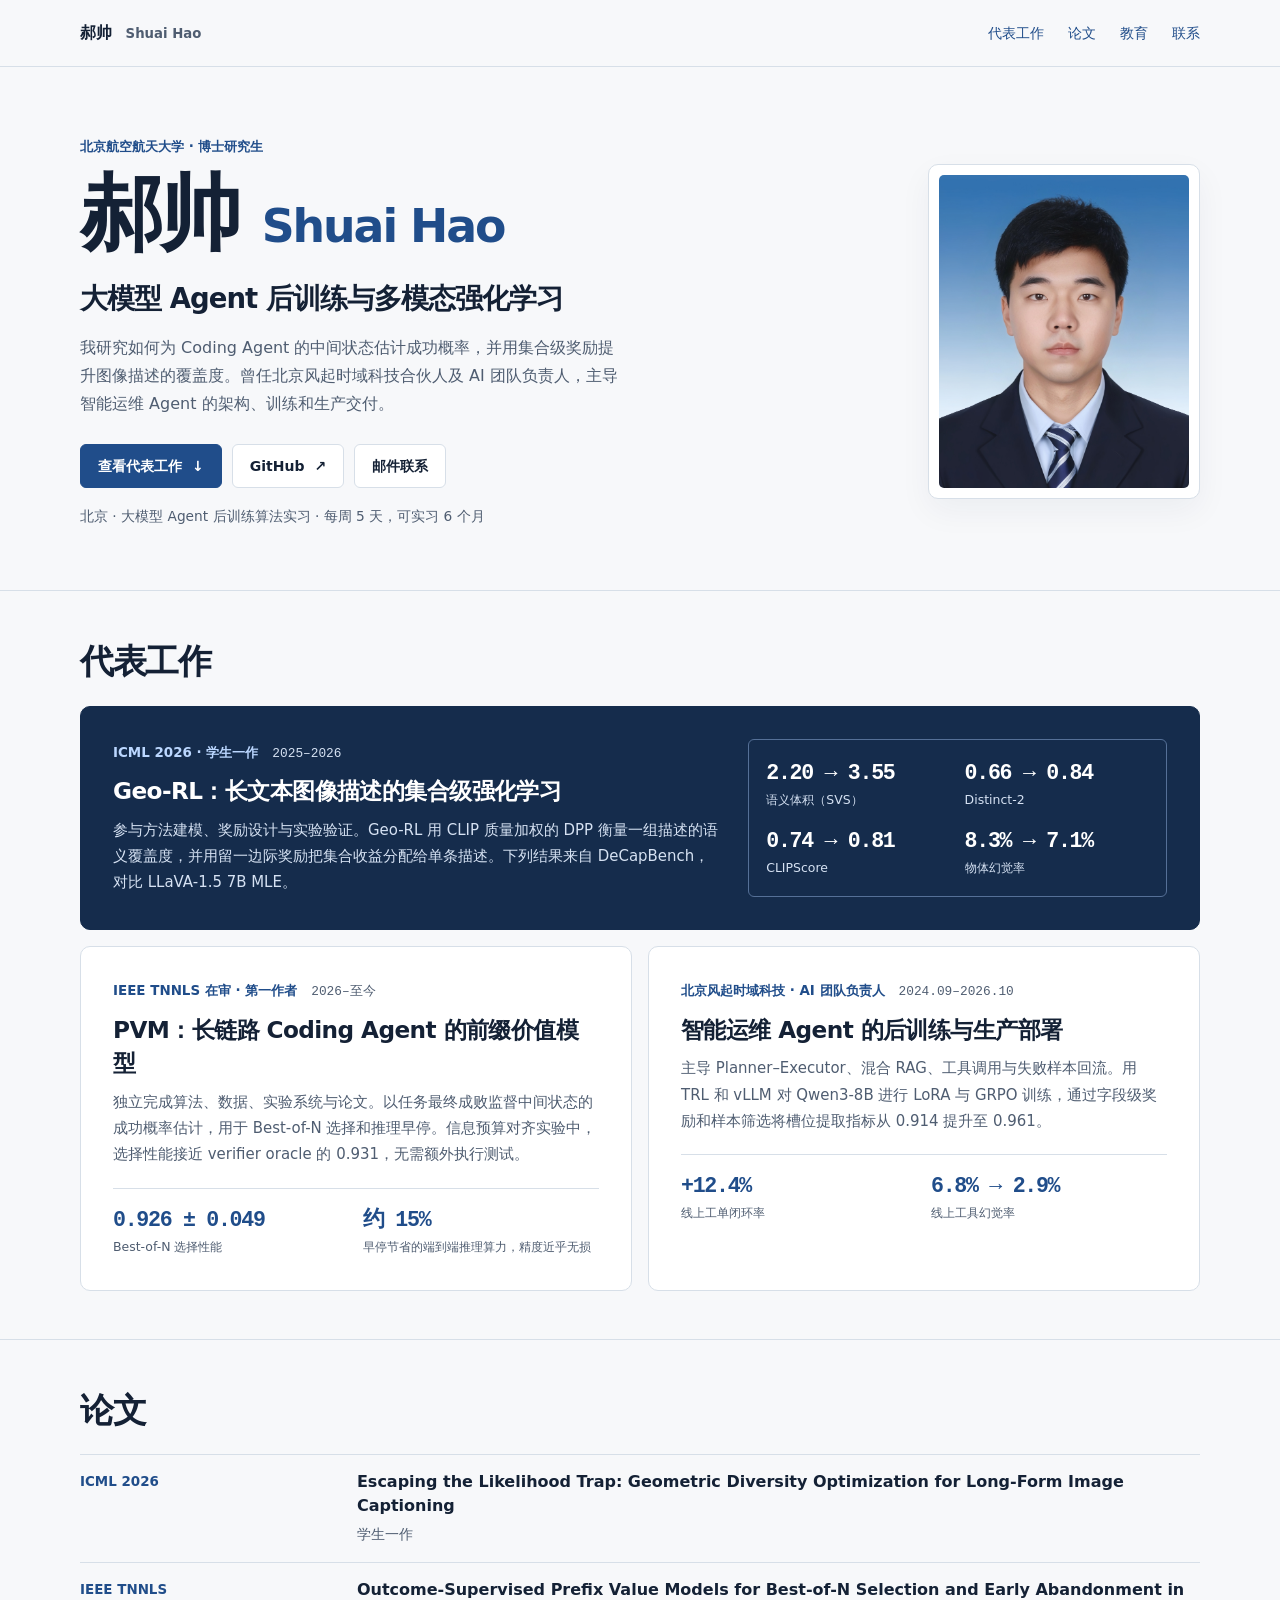
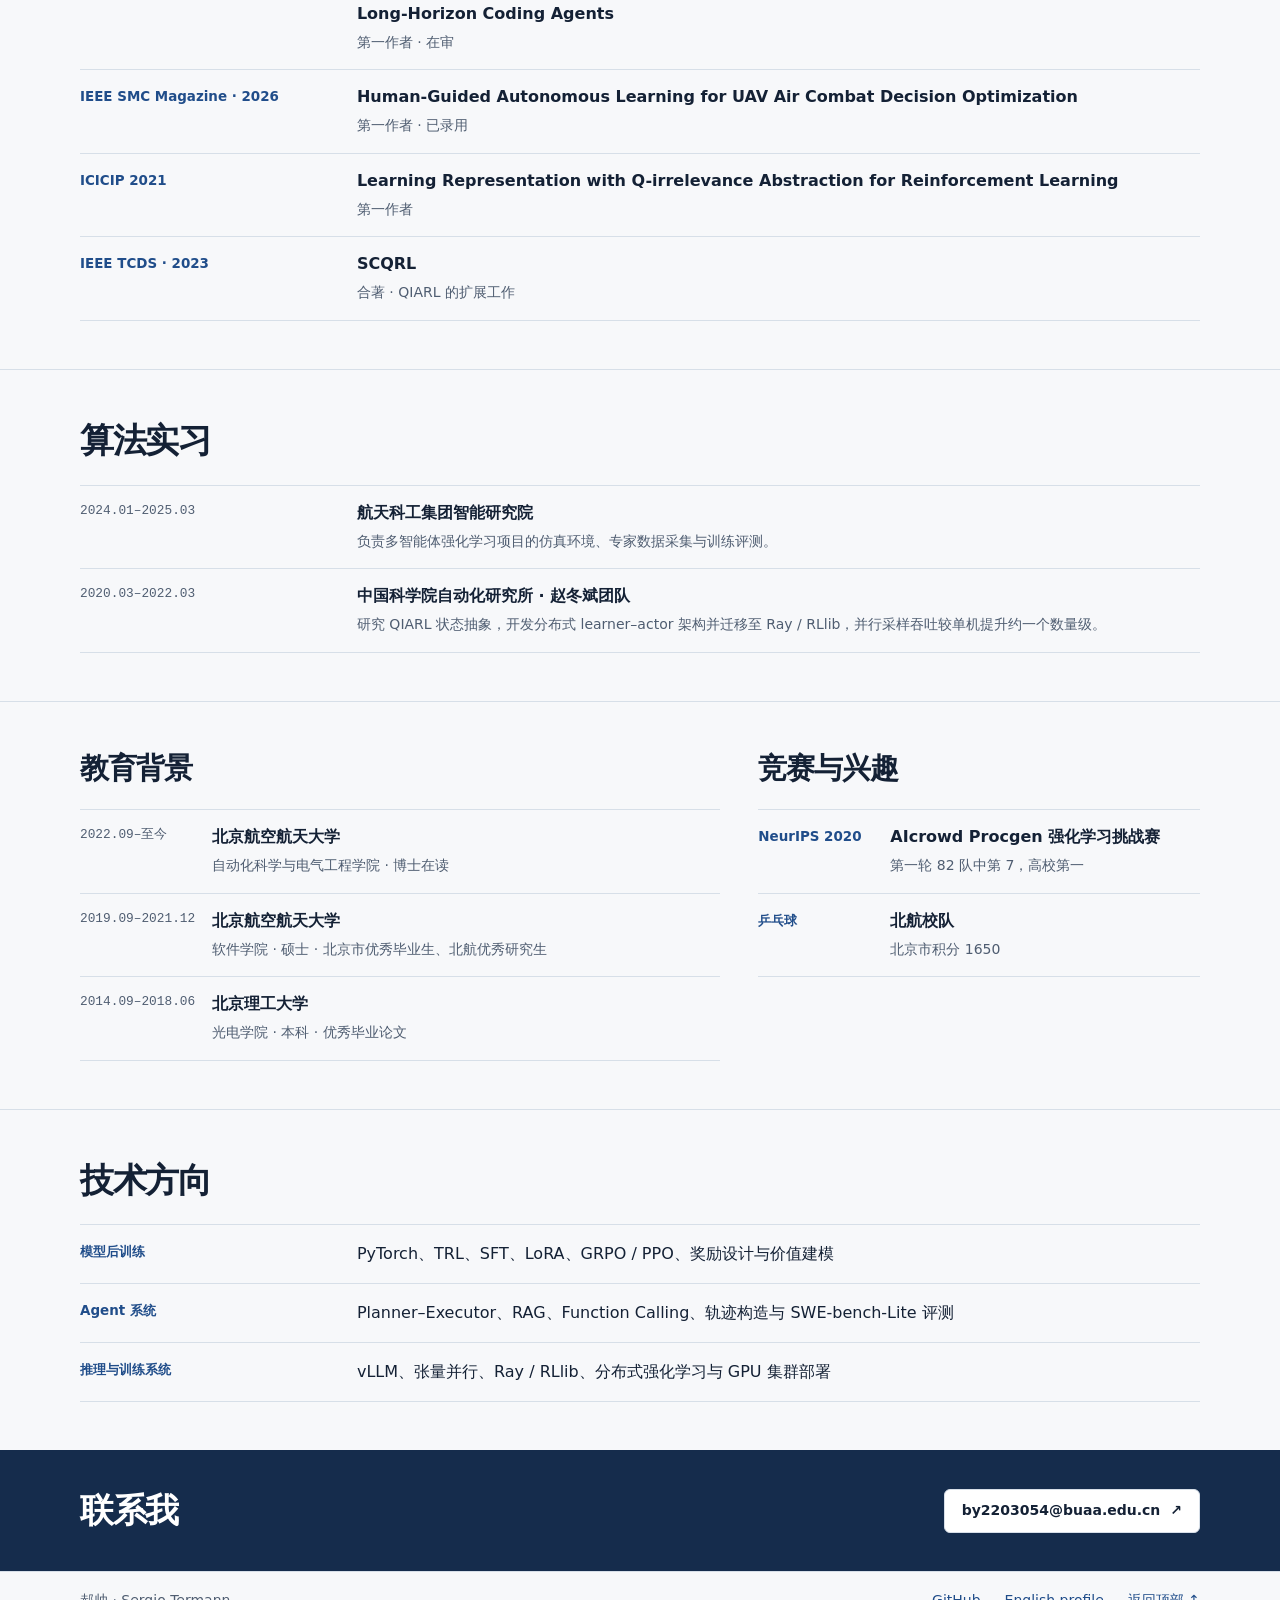
==== commit a39eeba9: "Rewrite personal homepage from current resume" ====
--- a/index.html
+++ b/index.html
@@ -1,400 +1,318 @@
 <!doctype html>
-<html lang="en">
+<html lang="zh-CN">
 <head>
   <meta charset="utf-8">
   <meta name="viewport" content="width=device-width, initial-scale=1">
-  <title>Shuai Hao | Sergio Termann | Algorithm Engineer</title>
-  <meta name="description" content="Shuai Hao, PhD candidate at Beihang University and former AI team lead. Research and engineering in LLM agents, multimodal post-training, and multi-agent reinforcement learning.">
+  <meta name="description" content="郝帅（Shuai Hao / Sergio Termann），北京航空航天大学博士研究生。研究方向包括大模型 Agent 后训练、前缀价值建模和多模态强化学习。">
+  <meta name="theme-color" content="#f7f8fa">
+  <title>郝帅 Shuai Hao | 大模型 Agent 后训练</title>
   <style>
-    :root { --paper:#f5f4ee; --ink:#202b28; --muted:#68716b; --line:#d9ddd3; --accent:#345f45; --soft:#e8eddf; }
-    * { box-sizing:border-box; }
-    html { scroll-behavior:smooth; scroll-padding-top:100px; }
-    body { margin:0; background:var(--paper); color:var(--ink); font-family: -apple-system,BlinkMacSystemFont,"Segoe UI",sans-serif; -webkit-font-smoothing:antialiased; }
-    a { color:inherit; text-decoration:none; }
-    a:focus-visible,summary:focus-visible { outline:2px solid var(--accent); outline-offset:6px; }
-    a:hover { color:var(--accent); }
-    .shell { width:min(1180px,calc(100% - 96px)); margin:auto; }
-    .skip-link { position:fixed; top:-70px; left:20px; z-index:30; padding:12px; background:white; }
-    .skip-link:focus { top:10px; }
-    .topbar { position:sticky; top:0; z-index:20; background:rgba(245,244,238,.94); backdrop-filter:blur(18px); border-bottom:1px solid var(--line); }
-    .topbar-inner { min-height:80px; display:flex; align-items:center; justify-content:space-between; gap:24px; }
-    .brand { display:flex; align-items:center; gap:12px; font-size:14px; font-weight:650; }
-    .brand-mark { display:grid; place-items:center; background:var(--ink); color:var(--paper); border-radius:50%; width:34px; height:34px; font:italic 19px Georgia,serif; }
-    .topbar-links { display:flex; align-items:center; gap:28px; font-size:12px; }
-    .nav-contact { border:1px solid var(--line); padding:10px 16px; border-radius:30px; }
-    .hero { padding:80px 0 72px; display:grid; grid-template-columns:1.5fr 1fr; gap:72px; align-items:center; }
-    .eyebrow,.section-kicker,.portrait-caption,.expertise-index,.project-number,.footer-label { font:10px/1.6 ui-monospace,SFMono-Regular,Consolas,monospace; letter-spacing:1.5px; text-transform:uppercase; }
-    .eyebrow { display:flex; align-items:center; gap:10px; color:var(--accent); }
-    .status-dot { width:7px; height:7px; border-radius:50%; background:#5b8053; box-shadow:0 0 0 4px #e4e9dc; }
-    h1 { font:normal clamp(64px,7.4vw,104px)/.99 Georgia,"Times New Roman",serif; letter-spacing:-5px; margin:26px 0 22px; }
-    h1 em { font-weight:normal; color:var(--accent); }
-    .hero-role { font-size:19px; line-height:1.5; max-width:460px; margin:0; letter-spacing:-.4px; }
-    .lede { font-size:14px; line-height:1.85; color:var(--muted); max-width:490px; margin:20px 0 26px; }
-    .hero-actions { display:flex; flex-wrap:wrap; align-items:center; gap:12px; }
-    .button { display:inline-flex; align-items:center; justify-content:space-between; gap:32px; padding:15px 21px; border:1px solid var(--line); border-radius:6px; font-size:12px; transition:transform .2s,background .2s; }
-    .button:hover { transform:translateY(-2px); background:var(--soft); }
-    .button.primary { background:var(--ink); color:white; border-color:var(--ink); }
-    .button.primary:hover { background:var(--accent); }
-    .hero-meta { margin-top:32px; font:10px/1.7 ui-monospace,SFMono-Regular,monospace; color:var(--muted); display:flex; flex-wrap:wrap; gap:8px 20px; }
-    .portrait-wrap { padding:16px; border:1px solid var(--line); border-radius:180px 180px 10px 10px; position:relative; max-width:360px; justify-self:end; width:100%; }
-    .portrait-frame { aspect-ratio:3/3.7; overflow:hidden; border-radius:165px 165px 4px 4px; background:#c2cfc5; }
-    .portrait-frame img { width:100%; height:100%; object-fit:cover; display:block; filter:saturate(.65); }
-    .portrait-caption { display:flex; justify-content:space-between; padding:17px 3px 3px; letter-spacing:.7px; font-size:9px; color:var(--muted); }
-    .portrait-note { position:absolute; bottom:77px; left:-34px; background:var(--paper); border:1px solid var(--line); border-radius:5px; padding:14px 20px; box-shadow:0 10px 30px #202b2808; font-size:11px; line-height:1.7; }
-    .portrait-note strong { display:block; font-size:13px; font-weight:600; }
-    .section { padding:70px 0; border-top:1px solid var(--line); }
-    .section-head { display:flex; align-items:baseline; justify-content:space-between; gap:20px; margin-bottom:34px; }
-    .section-title { font:normal 42px/1.1 Georgia,serif; letter-spacing:-1.4px; margin:0; }
-    .section-kicker { color:var(--muted); font-size:9px; }
-    .intro-grid { display:grid; grid-template-columns:1fr 1fr; gap:80px; }
-    .intro-title { font-size:14px; font-weight:600; margin:0 0 12px; }
-    .intro-copy { font-size:14px; line-height:1.8; color:var(--muted); margin:0; }
-    .metric-strip { display:grid; grid-template-columns:repeat(3,minmax(0,1fr)); border-top:1px solid var(--line); padding-top:30px; gap:40px; }
-    .metric-cell { min-width:0; overflow-wrap:anywhere; border-right:1px solid var(--line); padding-right:30px; }
-    .metric-cell:last-child { border:0; }
-    .metric-value { font:normal 49px/1.1 Georgia,serif; letter-spacing:-2px; color:var(--accent); }
-    .metric-label { font-size:11px; line-height:1.7; color:var(--muted); margin-top:10px; max-width:240px; }
-    #work { background:#eaece3; }
-    .work-list { display:grid; grid-template-columns:1fr 1fr; gap:18px; counter-reset:project; }
-    .work-item { background:var(--paper); border:1px solid #d5dbcf; border-radius:10px; padding:30px; position:relative; transition:border-color .25s,transform .25s; }
-    .work-item:hover { border-color:#8b9c86; transform:translateY(-3px); }
-    .work-item:first-child { grid-column:1/-1; display:grid; grid-template-columns:240px 1fr; gap:48px; background:var(--ink); color:#f5f4ee; padding:40px; }
-    .work-org { font-size:10px; line-height:1.8; color:var(--muted); margin-bottom:22px; padding-right:28px; }
-    .work-org:before { counter-increment:project; content:"0" counter(project); position:absolute; right:28px; top:28px; font:italic 21px Georgia,serif; color:#92a08c; }
-    .work-org strong { display:block; font-size:11px; font-weight:600; margin-bottom:5px; color:var(--accent); }
-    .work-body h3 { font:normal 27px/1.22 Georgia,serif; letter-spacing:-.5px; margin:0 0 16px; max-width:510px; }
-    .work-summary { color:var(--muted); font-size:12px; line-height:1.85; margin:0; }
-    .work-item:first-child .work-org,.work-item:first-child .work-summary { color:#b7c6b9; }
-    .work-item:first-child .work-org strong { color:#d7e9bd; }
-    .work-item:first-child h3 { font-size:36px; }
-    .tag-row { display:flex; flex-wrap:wrap; gap:7px; margin-top:22px; }
-    .tag { border:1px solid var(--line); padding:5px 9px; border-radius:4px; font-size:9px; line-height:1.5; color:var(--muted); }
-    .tag.signal { background:var(--soft); border-color:transparent; color:var(--accent); }
-    .work-item:first-child .tag { color:#d7e9bd; border-color:#4b5c50; }
-    .expertise-grid { display:grid; grid-template-columns:repeat(4,1fr); gap:35px; }
-    .expertise-index { color:#8a9b82; display:block; margin-bottom:18px; }
-    .expertise-title { font-size:14px; margin:0 0 12px; font-weight:600; }
-    .expertise-list { list-style:none; padding:0; margin:0; font-size:12px; color:var(--muted); line-height:2; }
-    .paper-list,.education-list { list-style:none; margin:0; padding:0; }
-    .paper-item { display:grid; grid-template-columns:190px 1fr; gap:35px; padding:25px 0; border-top:1px solid var(--line); font-size:14px; line-height:1.65; }
-    .paper-venue { font:10px/1.8 ui-monospace,SFMono-Regular,monospace; color:var(--accent); }
-    .paper-title { font-weight:500; }
-    .paper-detail { font-size:11px; color:var(--muted); }
-    .education-item { display:grid; grid-template-columns:190px 1fr 230px; gap:35px; border-top:1px solid var(--line); padding:25px 0; }
-    .education-period { font:10px/1.8 ui-monospace,SFMono-Regular,monospace; color:var(--muted); }
-    .education-school { font-size:16px; line-height:1.65; }
-    .education-detail { text-align:right; font-size:11px; color:var(--muted); line-height:1.8; }
-    .contact-section { background:var(--ink); color:var(--paper); padding:65px 0; }
-    .contact-inner { display:flex; justify-content:space-between; align-items:center; gap:32px; }
-    .contact-section h2 { font:normal 47px/1.1 Georgia,serif; letter-spacing:-1.5px; margin:12px 0 16px; }
-    .contact-section p { color:#b7c6b9; font-size:12px; line-height:1.8; margin:0; }
-    .contact-section .button { color:var(--ink); background:#dce7c7; border:0; }
-    .footer { padding:25px 0; background:var(--ink); color:#aebbb1; border-top:1px solid #3e4b42; }
-    .footer-inner { display:flex; justify-content:space-between; gap:20px; font-size:10px; line-height:1.8; }
-    .footer a:hover { color:white; }
-    .hero,.section { animation:appear .65s ease-out both; }
-    @keyframes appear { from { opacity:0; transform:translateY(12px); } to { opacity:1; transform:translateY(0); } }
-    @media(min-width:1500px) { .hero { padding-block:105px; } }
-    @media(max-width:1000px) { .shell { width:calc(100% - 56px); } .hero { gap:48px; } h1 { font-size:76px; } .portrait-note { left:-20px; } .work-item:first-child { grid-template-columns:190px 1fr; gap:25px; } .expertise-grid { grid-template-columns:1fr 1fr; } .education-item { grid-template-columns:140px 1fr; } .education-detail { grid-column:2; text-align:left; } }
-    @media(max-width:680px) { .shell { width:calc(100% - 40px); } .topbar-inner { min-height:70px; gap:12px; } .brand { font-size:12px; gap:8px; } .brand-mark { width:28px; height:28px; font-size:16px; } .topbar-links { gap:clamp(8px,3vw,16px); font-size:11px; } .topbar-links .desktop-link { display:none; } .nav-contact { padding:8px 12px; } .hero { grid-template-columns:1fr; gap:42px; padding:45px 0; } h1 { font-size:clamp(60px,19.5vw,76px); letter-spacing:-4px; } .hero-role { font-size:18px; } .lede { font-size:13px; } .portrait-wrap { max-width:280px; justify-self:center; } .portrait-note { left:-20px; } .hero-meta { margin-top:24px; } .section { padding:45px 0; } .section-title { font-size:33px; } .section-head { margin-bottom:25px; } .section-kicker { font-size:8px; letter-spacing:1px; } .intro-grid { grid-template-columns:1fr; gap:25px; } .intro-copy { font-size:13px; } .metric-strip { gap:14px; } .metric-cell { padding-right:10px; } .metric-value { font-size:33px; letter-spacing:-1px; } .metric-label { font-size:9px; } .work-list { grid-template-columns:1fr; } .work-item,.work-item:first-child { display:block; padding:25px; } .work-item:first-child h3 { font-size:29px; } .work-body h3 { font-size:26px; } .expertise-grid { gap:28px 18px; } .expertise-title { font-size:13px; } .expertise-list { font-size:11px; } .paper-item,.education-item { grid-template-columns:1fr; gap:8px; padding:20px 0; } .education-detail { grid-column:auto; } .contact-inner { display:block; } .contact-section h2 { font-size:38px; } .contact-section .button { margin-top:25px; } .footer-inner { flex-direction:column; gap:8px; } }
-    @media(prefers-reduced-motion:reduce) { html { scroll-behavior:auto; } *,*::before,*::after { animation:none!important; transition:none!important; } }
+    :root {
+      color-scheme: light;
+      --paper: #f7f8fa;
+      --white: #fff;
+      --ink: #142135;
+      --muted: #4f5d71;
+      --line: #d7dfe8;
+      --blue: #204d8a;
+      --soft: #eaf0f8;
+      --navy: #152c4c;
+      --font: "Inter", "Microsoft YaHei", "PingFang SC", "Noto Sans CJK SC", system-ui, sans-serif;
+      --mono: ui-monospace, "Cascadia Mono", Consolas, monospace;
+    }
+
+    *, *::before, *::after { box-sizing: border-box; }
+    html { scroll-behavior: smooth; scroll-padding-top: 88px; }
+    body { margin: 0; background: var(--paper); color: var(--ink); font: 1rem/1.75 var(--font); }
+    a { color: var(--blue); text-underline-offset: .23em; }
+    a:hover { text-decoration-thickness: 2px; }
+    a:focus-visible { outline: 2px solid currentColor; outline-offset: 5px; }
+    h1, h2, h3, p, dl, dd { margin: 0; }
+    img { display: block; width: 100%; height: auto; }
+    .shell { width: min(1120px, calc(100% - 72px)); margin-inline: auto; }
+    .skip-link { position: fixed; top: 12px; left: 12px; z-index: 3; padding: 8px 16px; background: white; }
+    .skip-link:not(:focus) { clip-path: inset(50%); }
+    .topbar { position: sticky; top: 0; z-index: 2; background: var(--paper); border-bottom: 1px solid var(--line); }
+    .topbar-inner, .footer-inner { display: flex; align-items: center; justify-content: space-between; gap: 16px 32px; }
+    .topbar-inner { min-height: 66px; }
+    .brand { white-space: nowrap; font-weight: 750; color: var(--ink); }
+    .brand span { margin-left: 8px; color: var(--muted); font-size: .83rem; font-weight: 550; }
+    .topbar a, .footer a { text-decoration: none; }
+    .topbar a:hover, .footer a:hover { text-decoration: underline; }
+    .nav, .footer-links { display: flex; flex-wrap: wrap; gap: 8px 24px; font-size: .875rem; }
+
+    .hero { display: grid; grid-template-columns: minmax(0, 1fr) minmax(210px, 272px); grid-template-areas: "heading portrait" "details portrait"; align-items: center; gap: 15px clamp(30px, 7vw, 88px); padding-block: 68px 62px; }
+    .hero-heading { grid-area: heading; align-self: end; }
+    .hero-details { grid-area: details; align-self: start; }
+    .affiliation, .meta, .project-type { color: var(--blue); font-size: .84rem; font-weight: 650; }
+    .hero h1 { display: flex; flex-wrap: wrap; align-items: baseline; gap: 4px 24px; margin-block: 8px 18px; font-size: clamp(3rem, 6.5vw, 5.4rem); line-height: 1.12; letter-spacing: -.05em; }
+    .hero h1 span { color: var(--blue); font-size: .55em; letter-spacing: -.045em; }
+    .hero-lead { font-size: clamp(1.23rem, 2.3vw, 1.72rem); font-weight: 720; line-height: 1.5; letter-spacing: -.035em; }
+    .hero-copy { max-width: 34em; color: var(--muted); }
+    .actions { display: flex; flex-wrap: wrap; align-items: center; gap: 10px; margin-top: 26px; }
+    .button { display: inline-flex; align-items: center; justify-content: center; gap: 10px; min-height: 44px; padding: 8px 17px; border: 1px solid var(--line); border-radius: 6px; color: var(--ink); background: var(--white); font-size: .875rem; font-weight: 650; text-decoration: none; }
+    .button:hover { background: var(--soft); }
+    .button-primary { color: var(--white); background: var(--blue); border-color: var(--blue); }
+    .button-primary:hover { background: var(--navy); border-color: var(--navy); }
+    .availability { margin-top: 16px; color: var(--muted); font-size: .86rem; }
+    .portrait { grid-area: portrait; padding: 10px; border: 1px solid var(--line); border-radius: 10px; background: var(--white); box-shadow: 0 12px 32px #152c4c0d; }
+    .portrait img { aspect-ratio: 4 / 5; object-fit: cover; object-position: 50% 40%; border-radius: 5px; }
+
+    .section { padding-block: 48px; border-top: 1px solid var(--line); }
+    .section h2, .contact h2 { margin-bottom: 22px; font-size: clamp(1.6rem, 3vw, 2.15rem); line-height: 1.3; letter-spacing: -.04em; }
+    .project-grid { display: grid; grid-template-columns: repeat(2, minmax(0, 1fr)); gap: 16px; }
+    .project { padding: clamp(20px, 3vw, 32px); border: 1px solid var(--line); border-radius: 10px; background: var(--white); }
+    .project-featured { display: grid; grid-template-columns: minmax(0, 1.45fr) minmax(0, 1fr); align-items: center; gap: 28px; grid-column: 1 / -1; background: var(--navy); border-color: var(--navy); color: var(--white); }
+    .project-meta { display: flex; flex-wrap: wrap; align-items: baseline; gap: 2px 14px; margin-bottom: 10px; }
+    .period { font: .8rem/1.5 var(--mono); color: var(--muted); white-space: nowrap; }
+    .project h3 { margin-bottom: 9px; font-size: clamp(1.15rem, 2.2vw, 1.45rem); line-height: 1.45; letter-spacing: -.025em; overflow-wrap: anywhere; }
+    .project p { color: var(--muted); font-size: .935rem; }
+    .project-featured .project-type { color: #bbd7ff; }
+    .project-featured .period, .project-featured p { color: #d6e2f3; }
+    .metrics { display: grid; grid-template-columns: repeat(2, minmax(0, 1fr)); gap: 14px; margin-top: 20px; padding-top: 15px; border-top: 1px solid var(--line); }
+    .project-featured .metrics { margin: 0; padding: 17px; border: 1px solid #557097; border-radius: 6px; }
+    .metric { display: flex; flex-direction: column-reverse; justify-content: flex-end; }
+    .metric dt { color: var(--muted); font-size: .78rem; }
+    .metric dd { color: var(--blue); font: 650 clamp(.95rem, 2.1vw, 1.35rem)/1.5 var(--mono); letter-spacing: -.06em; }
+    .project-featured .metric dt { color: #d6e2f3; }
+    .project-featured .metric dd { color: #fff; }
+
+    .record-list { margin: 0; padding: 0; list-style: none; }
+    .record { display: grid; grid-template-columns: minmax(135px, .9fr) minmax(0, 3fr); gap: 6px 24px; padding-block: 15px; border-bottom: 1px solid var(--line); }
+    .record:first-child { border-top: 1px solid var(--line); }
+    .record h3 { font-size: 1rem; font-weight: 660; line-height: 1.5; overflow-wrap: anywhere; }
+    .record p { margin-top: 4px; color: var(--muted); font-size: .875rem; }
+    .section-pair { display: grid; grid-template-columns: minmax(0, 1.45fr) minmax(0, 1fr); gap: 38px; }
+    .section-pair .record { grid-template-columns: minmax(116px, auto) minmax(0, 1fr); gap: 6px 16px; }
+    .section-pair h2 { font-size: clamp(1.4rem, 2.5vw, 1.8rem); }
+
+    .contact { background: var(--navy); color: var(--white); }
+    .contact-inner { display: flex; align-items: center; justify-content: space-between; gap: 22px; padding-block: 38px; }
+    .contact h2 { margin-bottom: 0; }
+    .contact .button { overflow-wrap: anywhere; }
+    .footer { border-top: 1px solid var(--line); color: var(--muted); }
+    .footer-inner { padding-block: 16px; font-size: .875rem; }
+
+    @media (max-width: 800px) {
+      .shell { width: calc(100% - 48px); }
+      .hero { column-gap: 25px; }
+      .section-pair { grid-template-columns: 1fr; gap: 32px; }
+    }
+
+    @media (max-width: 650px) {
+      html { scroll-padding-top: 112px; }
+      .shell { width: calc(100% - 32px); }
+      .topbar-inner { flex-wrap: wrap; gap: 4px 14px; padding-block: 9px; }
+      .nav { gap: 4px 14px; }
+      .hero { grid-template-columns: minmax(0, 1fr) clamp(76px, 23vw, 125px); grid-template-areas: "heading portrait" "details details"; gap: 15px; padding-block: 34px; }
+      .hero-heading { align-self: center; }
+      .hero h1 { column-gap: 12px; margin-block: 6px 10px; }
+      .hero-lead { font-size: 1.1rem; }
+      .portrait { padding: 5px; }
+      .hero .button { padding-inline: 12px; }
+      .section { padding-block: 33px; }
+      .project-grid, .project-featured { grid-template-columns: 1fr; }
+      .project-featured { gap: 17px; }
+      .record, .section-pair .record { grid-template-columns: 1fr; }
+      .contact-inner, .footer-inner { align-items: flex-start; flex-direction: column; }
+    }
+
+    @media (prefers-reduced-motion: reduce) {
+      html { scroll-behavior: auto; }
+    }
   </style>
 </head>
 <body>
-  <a class="skip-link" href="#main">Skip to content</a>
+  <a class="skip-link" href="#main">跳到正文</a>
   <header class="topbar">
     <div class="shell topbar-inner">
-      <a class="brand" href="#main" aria-label="Shuai Hao home"><span class="brand-mark">sh.</span> Shuai Hao</a>
-      <nav class="topbar-links" aria-label="Main navigation">
-        <a href="#work">Work</a><a href="#publications">Research</a><a class="desktop-link" href="#about">About</a><a class="nav-contact" href="#contact">Let's talk ↗</a>
+      <a class="brand" href="#main">郝帅 <span lang="en">Shuai Hao</span></a>
+      <nav class="nav" aria-label="主导航">
+        <a href="#work">代表工作</a>
+        <a href="#publications">论文</a>
+        <a href="#education">教育</a>
+        <a href="#contact">联系</a>
       </nav>
     </div>
   </header>
+
   <main id="main">
-    <section class="hero shell" aria-labelledby="hero-title">
-      <div>
-        <div class="eyebrow"><span class="status-dot"></span> Researcher &amp; algorithm engineer</div>
-        <h1 id="hero-title">Shuai <em>Hao.</em></h1>
-        <p class="hero-role">Learning agents.<br>From research to real systems.</p>
-        <p class="lede">PhD candidate at Beihang University. I work on multimodal reinforcement learning, value models for coding agents, and the systems that bring them into production.</p>
-        <div class="hero-actions"><a class="button primary" href="#work">Explore my work <span aria-hidden="true">↘</span></a><a class="button" href="https://github.com/SergioTermann">GitHub <span aria-hidden="true">↗</span></a></div>
-        <div class="hero-meta"><span>郝帅 / Sergio Termann</span><span>Beijing, China · Beihang University</span></div>
-      </div>
-      <div class="portrait-wrap">
-        <div class="portrait-frame"><img src="./images/profile.jpg" alt="Portrait of Shuai Hao" width="260" height="347" fetchpriority="high"></div>
-        <div class="portrait-note"><strong>Research ↔ Engineering</strong>LLM agents · Post-training · RL</div>
-        <div class="portrait-caption"><span>Shuai Hao / 郝帅</span><span>Beijing · CN</span></div>
-      </div>
-    </section>
-
-    <section class="section" id="about">
+    <section class="shell hero" id="about" aria-labelledby="hero-title">
+      <div class="hero-heading">
+        <p class="affiliation">北京航空航天大学 · 博士研究生</p>
+        <h1 id="hero-title">郝帅 <span lang="en">Shuai Hao</span></h1>
+        <p class="hero-lead">大模型 Agent 后训练与多模态强化学习</p>
+      </div>
+      <div class="hero-details">
+        <p class="hero-copy">我研究如何为 Coding Agent 的中间状态估计成功概率，并用集合级奖励提升图像描述的覆盖度。曾任北京风起时域科技合伙人及 AI 团队负责人，主导智能运维 Agent 的架构、训练和生产交付。</p>
+        <div class="actions">
+          <a class="button button-primary" href="#work">查看代表工作 <span aria-hidden="true">↓</span></a>
+          <a class="button" href="https://github.com/SergioTermann">GitHub <span aria-hidden="true">↗</span></a>
+          <a class="button" href="mailto:by2203054@buaa.edu.cn">邮件联系</a>
+        </div>
+        <p class="availability">北京 · 大模型 Agent 后训练算法实习 · 每周 5 天，可实习 6 个月</p>
+      </div>
+      <div class="portrait">
+        <img src="./images/profile.jpg" alt="郝帅的个人照片" width="3072" height="4096" fetchpriority="high">
+      </div>
+    </section>
+
+    <section class="section" id="work" aria-labelledby="work-title">
       <div class="shell">
-        <div class="section-head">
-          <h2 class="section-title">A little context.</h2>
-          <div class="section-kicker">01 — About</div>
-        </div>
-        <div class="intro-grid">
-          <div>
-            <h3 class="intro-title">Research into working systems</h3>
-            <p class="intro-copy">I connect algorithm design with data construction, reproducible evaluation, and deployment. My research asks how rewards can capture quality, how agents can make reliable decisions over long tasks, and how inference can use a limited compute budget effectively.</p>
-          </div>
-          <div>
-            <h3 class="intro-title">Current focus</h3>
-            <p class="intro-copy">Agentic RL with RLVR / GRPO, outcome-supervised prefix value models, and set-level reinforcement learning for vision-language models. I am seeking an LLM agent post-training algorithm internship in Beijing, available five days per week for six months.</p>
-          </div>
-        </div>
-        <div class="metric-strip" style="margin-top:38px;">
-          <div class="metric-cell">
-            <div class="metric-value">+12.4%</div>
-            <div class="metric-label">Improvement in production agent ticket closure</div>
-          </div>
-          <div class="metric-cell">
-            <div class="metric-value">0.926</div>
-            <div class="metric-label">Best-of-N selection score in coding-agent experiments</div>
-          </div>
-          <div class="metric-cell">
-            <div class="metric-value">+61%</div>
-            <div class="metric-label">Semantic Volume Score for Geo-RL vs. LLaVA-1.5 7B MLE</div>
-          </div>
-        </div>
-      </div>
-    </section>
-
-    <section class="section" id="work">
-      <div class="shell">
-        <div class="section-head">
-          <h2 class="section-title">Selected work.</h2>
-          <div class="section-kicker">02 — Selected work</div>
-        </div>
-        <div class="work-list">
-          <article class="work-item">
-            <div class="work-org">
-              <strong>ICML 2026</strong>
-              2025 - 2026<br>
-              First student author
+        <h2 id="work-title">代表工作</h2>
+        <div class="project-grid">
+          <article class="project project-featured">
+            <div>
+              <div class="project-meta">
+                <span class="project-type">ICML 2026 · 学生一作</span>
+                <span class="period">2025–2026</span>
+              </div>
+              <h3>Geo-RL：长文本图像描述的集合级强化学习</h3>
+              <p>参与方法建模、奖励设计与实验验证。Geo-RL 用 CLIP 质量加权的 DPP 衡量一组描述的语义覆盖度，并用留一边际奖励把集合收益分配给单条描述。下列结果来自 DeCapBench，对比 LLaVA-1.5 7B MLE。</p>
             </div>
-            <div class="work-body">
-              <h3>Geo-RL for long-form image captioning</h3>
-              <p class="work-summary">Contributed to problem formulation, geometric diversity reward design, credit assignment, implementation, evaluation, and ablations. Geo-RL uses a CLIP-weighted RBF-DPP log-determinant reward, pairwise repulsion, and PPO to balance semantic coverage with visual fidelity. Leave-one-out marginal advantages are computed from one Cholesky factorization. On DeCapBench, compared with LLaVA-1.5 7B MLE, Distinct-2 increased from 0.66 to 0.84 and SVS from 2.20 to 3.55, CLIPScore rose from 0.74 to 0.81, and CHAIRi decreased from 8.3% to 7.1%.</p>
-              <div class="tag-row">
-                <span class="tag accent">Set-level RL / PPO</span>
-                <span class="tag">Geometric Diversity</span>
-                <span class="tag">Evaluation Protocol</span>
-              </div>
+            <dl class="metrics">
+              <div class="metric"><dt>语义体积（SVS）</dt><dd>2.20 → 3.55</dd></div>
+              <div class="metric"><dt>Distinct-2</dt><dd>0.66 → 0.84</dd></div>
+              <div class="metric"><dt>CLIPScore</dt><dd>0.74 → 0.81</dd></div>
+              <div class="metric"><dt>物体幻觉率</dt><dd>8.3% → 7.1%</dd></div>
+            </dl>
+          </article>
+
+          <article class="project">
+            <div class="project-meta">
+              <span class="project-type">IEEE TNNLS 在审 · 第一作者</span>
+              <span class="period">2026–至今</span>
             </div>
+            <h3>PVM：长链路 Coding Agent 的前缀价值模型</h3>
+            <p>独立完成算法、数据、实验系统与论文。以任务最终成败监督中间状态的成功概率估计，用于 Best-of-N 选择和推理早停。信息预算对齐实验中，选择性能接近 verifier oracle 的 0.931，无需额外执行测试。</p>
+            <dl class="metrics">
+              <div class="metric"><dt>Best-of-N 选择性能</dt><dd>0.926 ± 0.049</dd></div>
+              <div class="metric"><dt>早停节省的端到端推理算力，精度近乎无损</dt><dd>约 15%</dd></div>
+            </dl>
           </article>
 
-          <article class="work-item">
-            <div class="work-org">
-              <strong>Prefix Value Model</strong>
-              2026 - Present<br>
-              First Author · TNNLS Under Review
+          <article class="project">
+            <div class="project-meta">
+              <span class="project-type">北京风起时域科技 · AI 团队负责人</span>
+              <span class="period">2024.09–2026.10</span>
             </div>
-            <div class="work-body">
-              <h3>Prefix value models for long-horizon coding agents</h3>
-              <p class="work-summary">Independently developed the algorithm, data pipeline, experiments, and manuscript. Learned success probabilities from terminal outcomes to support Best-of-N selection and early abandonment. In information-budget-matched experiments, selection reached 0.926 ± 0.049 against a verifier oracle of 0.931 with no extra test execution. Early abandonment saved approximately 15% of end-to-end inference compute with near-zero accuracy loss. LoRA rejection-sampling fine-tuning improved single-pass repair success from 0.375 to 0.800. Built reproducible vLLM trajectory collection and evaluation across Qwen2.5-Coder 7B to 72B.</p>
-              <div class="tag-row">
-                <span class="tag signal">0.926 vs 0.931 oracle</span>
-                <span class="tag signal">Inference compute savings ~15%</span>
-                <span class="tag accent">72B · vLLM</span>
-                <span class="tag accent">Outcome-supervised</span>
-              </div>
-            </div>
-          </article>
-
-          <article class="work-item">
-            <div class="work-org">
-              <strong>Beijing Fengqi Shiyu Technology Co., Ltd.</strong>
-              Sep 2024 - Oct 2026<br>
-              Former Partner / AI Team Lead / Project Owner
-            </div>
-            <div class="work-body">
-              <h3>Production agents for intelligent operations</h3>
-              <p class="work-summary">Led architecture, data, training, and delivery for a Planner-Executor agent with hybrid RAG, function calling, and automatic failure-case feedback. Trained Qwen3-8B with LoRA and TRL GRPOTrainer, using field-level rewards and difficulty filtering to refine 9,215 samples into 2,310 training examples. Slot extraction improved from 0.914 to 0.961. Deployed with vLLM on GPU clusters and reduced iteration time from 1-2 days to under half a day.</p>
-              <div class="tag-row">
-                <span class="tag signal">Ticket closure +12.4%</span>
-                <span class="tag signal">Tool hallucination 6.8% to 2.9%</span>
-                <span class="tag accent">Qwen3-8B · LoRA</span>
-                <span class="tag accent">RLVR / GRPO</span>
-              </div>
-            </div>
-          </article>
-
-          <article class="work-item">
-            <div class="work-org">
-              <strong>CASIC Intelligent Research Institute</strong>
-              Jan 2024 - Mar 2025<br>
-              Algorithm Intern
-            </div>
-            <div class="work-body">
-              <h3>Human-guided learning for UAV air-combat simulation</h3>
-              <p class="work-summary">Built a Harfang DogFight simulation and RL training platform, with Gym interfaces, a PyQt5 experiment UI, and PPO / SAC training across 1v1–25v25 scenarios. Collected 2.7 hours of expert demonstrations for GAIL initialization and PPO fine-tuning. Developed vectorized Isaac Lab environments, GPU deployment, and ACMI telemetry with Tacview replay for reproducible simulation evaluation.</p>
-              <div class="tag-row">
-                <span class="tag signal">Simulation kill rate 2.3x vs. SOTA</span>
-                <span class="tag signal">Engagement duration -30%</span>
-                <span class="tag accent">IEEE SMC Magazine / First author / Accepted</span>
-              </div>
-            </div>
-          </article>
-
-          <article class="work-item">
-            <div class="work-org">
-              <strong>Institute of Automation, Chinese Academy of Sciences</strong>
-              Mar 2020 - Mar 2022<br>
-              Algorithm Intern
-            </div>
-            <div class="work-body">
-              <h3>RL representation learning and distributed training</h3>
-              <p class="work-summary">Designed QIARL with Q-irrelevance state abstraction and validated it in PyTorch and TensorFlow on Procgen. Built a learner-actor architecture with ZeroMQ, multiprocessing, and shared memory, then migrated it to Ray / RLlib. Established reproducible multi-agent training and evaluation with SMAC, PyMARL, RLlib, and MADDPG / MPE.</p>
-              <div class="tag-row">
-                <span class="tag signal">Sampling throughput ~10x</span>
-                <span class="tag accent">QIARL</span>
-                <span class="tag accent">Ray / RLlib</span>
-              </div>
-            </div>
+            <h3>智能运维 Agent 的后训练与生产部署</h3>
+            <p>主导 Planner–Executor、混合 RAG、工具调用与失败样本回流。用 TRL 和 vLLM 对 Qwen3-8B 进行 LoRA 与 GRPO 训练，通过字段级奖励和样本筛选将槽位提取指标从 0.914 提升至 0.961。</p>
+            <dl class="metrics">
+              <div class="metric"><dt>线上工单闭环率</dt><dd>+12.4%</dd></div>
+              <div class="metric"><dt>线上工具幻觉率</dt><dd>6.8% → 2.9%</dd></div>
+            </dl>
           </article>
         </div>
       </div>
     </section>
 
-    <section class="section" id="publications">
+    <section class="section" id="publications" aria-labelledby="publications-title">
       <div class="shell">
-        <div class="section-head">
-          <h2 class="section-title">Research &amp; publications.</h2>
-          <div class="section-kicker">03 — Publications</div>
-        </div>
-        <ul class="paper-list">
-          <li class="paper-item">
-            <div class="paper-venue">IEEE SMC Magazine · 2026</div>
-            <div><span class="paper-title">Human-Guided Autonomous Learning for UAV Air Combat Decision Optimization</span><br><span class="paper-detail">First author · Accepted</span></div>
-          </li>
-          <li class="paper-item">
-            <div class="paper-venue">TNNLS · Under Review</div>
-            <div><span class="paper-title">Outcome-Supervised Prefix Value Models for Best-of-N Selection and Early Abandonment in Long-Horizon Coding Agents</span><br><span class="paper-detail">First author · Under review</span></div>
-          </li>
-          <li class="paper-item">
-            <div class="paper-venue">ICML · 2026</div>
-            <div><span class="paper-title">Escaping the Likelihood Trap: Geometric Diversity Optimization for Long-Form Image Captioning</span><br><span class="paper-detail">First student author</span></div>
-          </li>
-          <li class="paper-item">
-            <div class="paper-venue">ICICIP · 2021</div>
-            <div><span class="paper-title">Learning Representation with Q-irrelevance Abstraction for Reinforcement Learning</span><br><span class="paper-detail">First author</span></div>
+        <h2 id="publications-title">论文</h2>
+        <ul class="record-list">
+          <li class="record">
+            <span class="meta" lang="en">ICML 2026</span>
+            <div><h3 lang="en">Escaping the Likelihood Trap: Geometric Diversity Optimization for Long-Form Image Captioning</h3><p>学生一作</p></div>
+          </li>
+          <li class="record">
+            <span class="meta" lang="en">IEEE TNNLS</span>
+            <div><h3 lang="en">Outcome-Supervised Prefix Value Models for Best-of-N Selection and Early Abandonment in Long-Horizon Coding Agents</h3><p>第一作者 · 在审</p></div>
+          </li>
+          <li class="record">
+            <span class="meta">IEEE SMC Magazine · 2026</span>
+            <div><h3 lang="en">Human-Guided Autonomous Learning for UAV Air Combat Decision Optimization</h3><p>第一作者 · 已录用</p></div>
+          </li>
+          <li class="record">
+            <span class="meta" lang="en">ICICIP 2021</span>
+            <div><h3 lang="en">Learning Representation with Q-irrelevance Abstraction for Reinforcement Learning</h3><p>第一作者</p></div>
+          </li>
+          <li class="record">
+            <span class="meta" lang="en">IEEE TCDS · 2023</span>
+            <div><h3 lang="en">SCQRL</h3><p>合著 · QIARL 的扩展工作</p></div>
           </li>
         </ul>
       </div>
     </section>
 
-    <section class="section" id="expertise">
+    <section class="section" aria-labelledby="experience-title">
       <div class="shell">
-        <div class="section-head">
-          <h2 class="section-title">Tools of the trade.</h2>
-          <div class="section-kicker">04 — Expertise</div>
-        </div>
-        <div class="expertise-grid">
-          <div class="expertise-item">
-            <span class="expertise-index">01</span>
-            <h3 class="expertise-title">LLM Post-training</h3>
-            <ul class="expertise-list">
-              <li>GRPO / PPO</li>
-              <li>SFT / LoRA</li>
-              <li>Reward Engineering</li>
-              <li>PRM / PVM</li>
-              <li>Best-of-N</li>
-            </ul>
-          </div>
-          <div class="expertise-item">
-            <span class="expertise-index">02</span>
-            <h3 class="expertise-title">Agent Systems</h3>
-            <ul class="expertise-list">
-              <li>Planner–Executor</li>
-              <li>Hybrid RAG</li>
-              <li>Function Calling</li>
-              <li>Agent Trajectory Construction</li>
-              <li>SWE-bench Evaluation</li>
-            </ul>
-          </div>
-          <div class="expertise-item">
-            <span class="expertise-index">03</span>
-            <h3 class="expertise-title">Reinforcement Learning</h3>
-            <ul class="expertise-list">
-              <li>PPO / SAC / GAIL</li>
-              <li>Multi-agent RL</li>
-              <li>Ray / RLlib</li>
-              <li>PyTorch / TRL</li>
-              <li>LoRA Fine-tuning</li>
-            </ul>
-          </div>
-          <div class="expertise-item">
-            <span class="expertise-index">04</span>
-            <h3 class="expertise-title">Inference & Systems</h3>
-            <ul class="expertise-list">
-              <li>vLLM / Tensor Parallelism</li>
-              <li>Distributed Sampling</li>
-              <li>GPU Clusters</li>
-              <li>Isaac Sim / Lab</li>
-              <li>Harfang DogFight</li>
-            </ul>
-          </div>
-        </div>
-      </div>
-    </section>
-
-    <section class="section" id="education">
+        <h2 id="experience-title">算法实习</h2>
+        <ul class="record-list">
+          <li class="record">
+            <span class="period">2024.01–2025.03</span>
+            <div><h3>航天科工集团智能研究院</h3><p>负责多智能体强化学习项目的仿真环境、专家数据采集与训练评测。</p></div>
+          </li>
+          <li class="record">
+            <span class="period">2020.03–2022.03</span>
+            <div><h3>中国科学院自动化研究所 · 赵冬斌团队</h3><p>研究 QIARL 状态抽象，开发分布式 learner–actor 架构并迁移至 Ray / RLlib，并行采样吞吐较单机提升约一个数量级。</p></div>
+          </li>
+        </ul>
+      </div>
+    </section>
+
+    <div class="section">
+      <div class="shell section-pair">
+        <section id="education" aria-labelledby="education-title">
+          <h2 id="education-title">教育背景</h2>
+          <ul class="record-list">
+            <li class="record">
+              <span class="period">2022.09–至今</span>
+              <div><h3>北京航空航天大学</h3><p>自动化科学与电气工程学院 · 博士在读</p></div>
+            </li>
+            <li class="record">
+              <span class="period">2019.09–2021.12</span>
+              <div><h3>北京航空航天大学</h3><p>软件学院 · 硕士 · 北京市优秀毕业生、北航优秀研究生</p></div>
+            </li>
+            <li class="record">
+              <span class="period">2014.09–2018.06</span>
+              <div><h3>北京理工大学</h3><p>光电学院 · 本科 · 优秀毕业论文</p></div>
+            </li>
+          </ul>
+        </section>
+
+        <section id="honors" aria-labelledby="honors-title">
+          <h2 id="honors-title">竞赛与兴趣</h2>
+          <ul class="record-list">
+            <li class="record">
+              <span class="meta" lang="en">NeurIPS 2020</span>
+              <div><h3>AIcrowd Procgen 强化学习挑战赛</h3><p>第一轮 82 队中第 7，高校第一</p></div>
+            </li>
+            <li class="record">
+              <span class="meta">乒乓球</span>
+              <div><h3>北航校队</h3><p>北京市积分 1650</p></div>
+            </li>
+          </ul>
+        </section>
+      </div>
+    </div>
+
+    <section class="section" id="expertise" aria-labelledby="expertise-title">
       <div class="shell">
-        <div class="section-head">
-          <h2 class="section-title">Academic roots.</h2>
-          <div class="section-kicker">05 — Education</div>
-        </div>
-        <ul class="education-list">
-          <li class="education-item">
-            <div class="education-period">2022.09 - Present</div>
-            <div class="education-school">Beihang University<br><span class="paper-detail">School of Automation Science and Electrical Engineering</span></div>
-            <div class="education-detail">PhD Candidate</div>
-          </li>
-          <li class="education-item">
-            <div class="education-period">2019.09 - 2021.12</div>
-            <div class="education-school">Beihang University<br><span class="paper-detail">School of Software</span></div>
-            <div class="education-detail">Master's Degree<br>Outstanding Graduate of Beijing<br>Outstanding Graduate Student of Beihang University</div>
-          </li>
-          <li class="education-item">
-            <div class="education-period">2014.09 - 2018.06</div>
-            <div class="education-school">Beijing Institute of Technology<br><span class="paper-detail">School of Optics and Photonics</span></div>
-            <div class="education-detail">Bachelor's Degree<br>Outstanding Undergraduate Thesis</div>
-          </li>
+        <h2 id="expertise-title">技术方向</h2>
+        <ul class="record-list">
+          <li class="record"><span class="meta">模型后训练</span><div>PyTorch、TRL、SFT、LoRA、GRPO / PPO、奖励设计与价值建模</div></li>
+          <li class="record"><span class="meta">Agent 系统</span><div>Planner–Executor、RAG、Function Calling、轨迹构造与 SWE-bench-Lite 评测</div></li>
+          <li class="record"><span class="meta">推理与训练系统</span><div>vLLM、张量并行、Ray / RLlib、分布式强化学习与 GPU 集群部署</div></li>
         </ul>
       </div>
     </section>
-    <section class="section" id="honors">
-      <div class="shell">
-        <div class="section-head">
-          <h2 class="section-title">Along the way.</h2>
-          <div class="section-kicker">06 — Beyond the work</div>
-        </div>
-        <ul class="paper-list">
-          <li class="paper-item">
-            <div class="paper-venue">NeurIPS / AIcrowd</div>
-            <div><span class="paper-title">Procgen Reinforcement Learning Challenge</span><br><span class="paper-detail">7th of 82 teams; first among universities. Led algorithm development, Ray / RLlib trainer changes, data augmentation, and hyperparameter search across 12 environments.</span></div>
-          </li>
-          <li class="paper-item">
-            <div class="paper-venue">2023</div>
-            <div><span class="paper-title">Air Force Unmanned Systems Challenge</span><br><span class="paper-detail">Excellence Award in the 2v2 simulation track; first among non-military universities.</span></div>
-          </li>
-        </ul>
-        <p class="intro-copy" style="margin-top:28px;"><strong>Beyond research:</strong> Beihang table tennis team member (Beijing rating 1650). SolidWorks, Blender, CAD, 3D printing, and indoor/outdoor quadrotor swarm control. German A1.</p>
-      </div>
-    </section>
-    <section class="contact-section" id="contact" aria-labelledby="contact-title">
-      <div class="shell contact-inner"><div><span class="footer-label">Open to opportunities</span><h2 id="contact-title">Let’s build learning agents.</h2><p>Seeking an LLM agent post-training internship in Beijing.<br>Available five days a week, for six months.</p></div><a class="button" href="mailto:by2203054@buaa.edu.cn">Get in touch <span aria-hidden="true">↗</span></a></div>
+
+    <section class="contact" id="contact" aria-labelledby="contact-title">
+      <div class="shell contact-inner">
+        <h2 id="contact-title">联系我</h2>
+        <a class="button" href="mailto:by2203054@buaa.edu.cn">by2203054@buaa.edu.cn <span aria-hidden="true">↗</span></a>
+      </div>
     </section>
   </main>
 
   <footer class="footer">
     <div class="shell footer-inner">
-      <div>Shuai Hao / Sergio Termann · Algorithm Engineer</div>
-      <div>
-        <a href="mailto:by2203054@buaa.edu.cn">Email</a> ·
-        <a href="https://github.com/SergioTermann">GitHub</a> ·
-        <a href="https://github.com/SergioTermann/SergioTermann#readme">Resume Overview</a>
+      <span>郝帅 · <span lang="en">Sergio Termann</span></span>
+      <div class="footer-links">
+        <a href="https://github.com/SergioTermann">GitHub</a>
+        <a href="https://github.com/SergioTermann/SergioTermann#readme" hreflang="en" lang="en">English profile</a>
+        <a href="#main">返回顶部 ↑</a>
       </div>
     </div>
   </footer>
